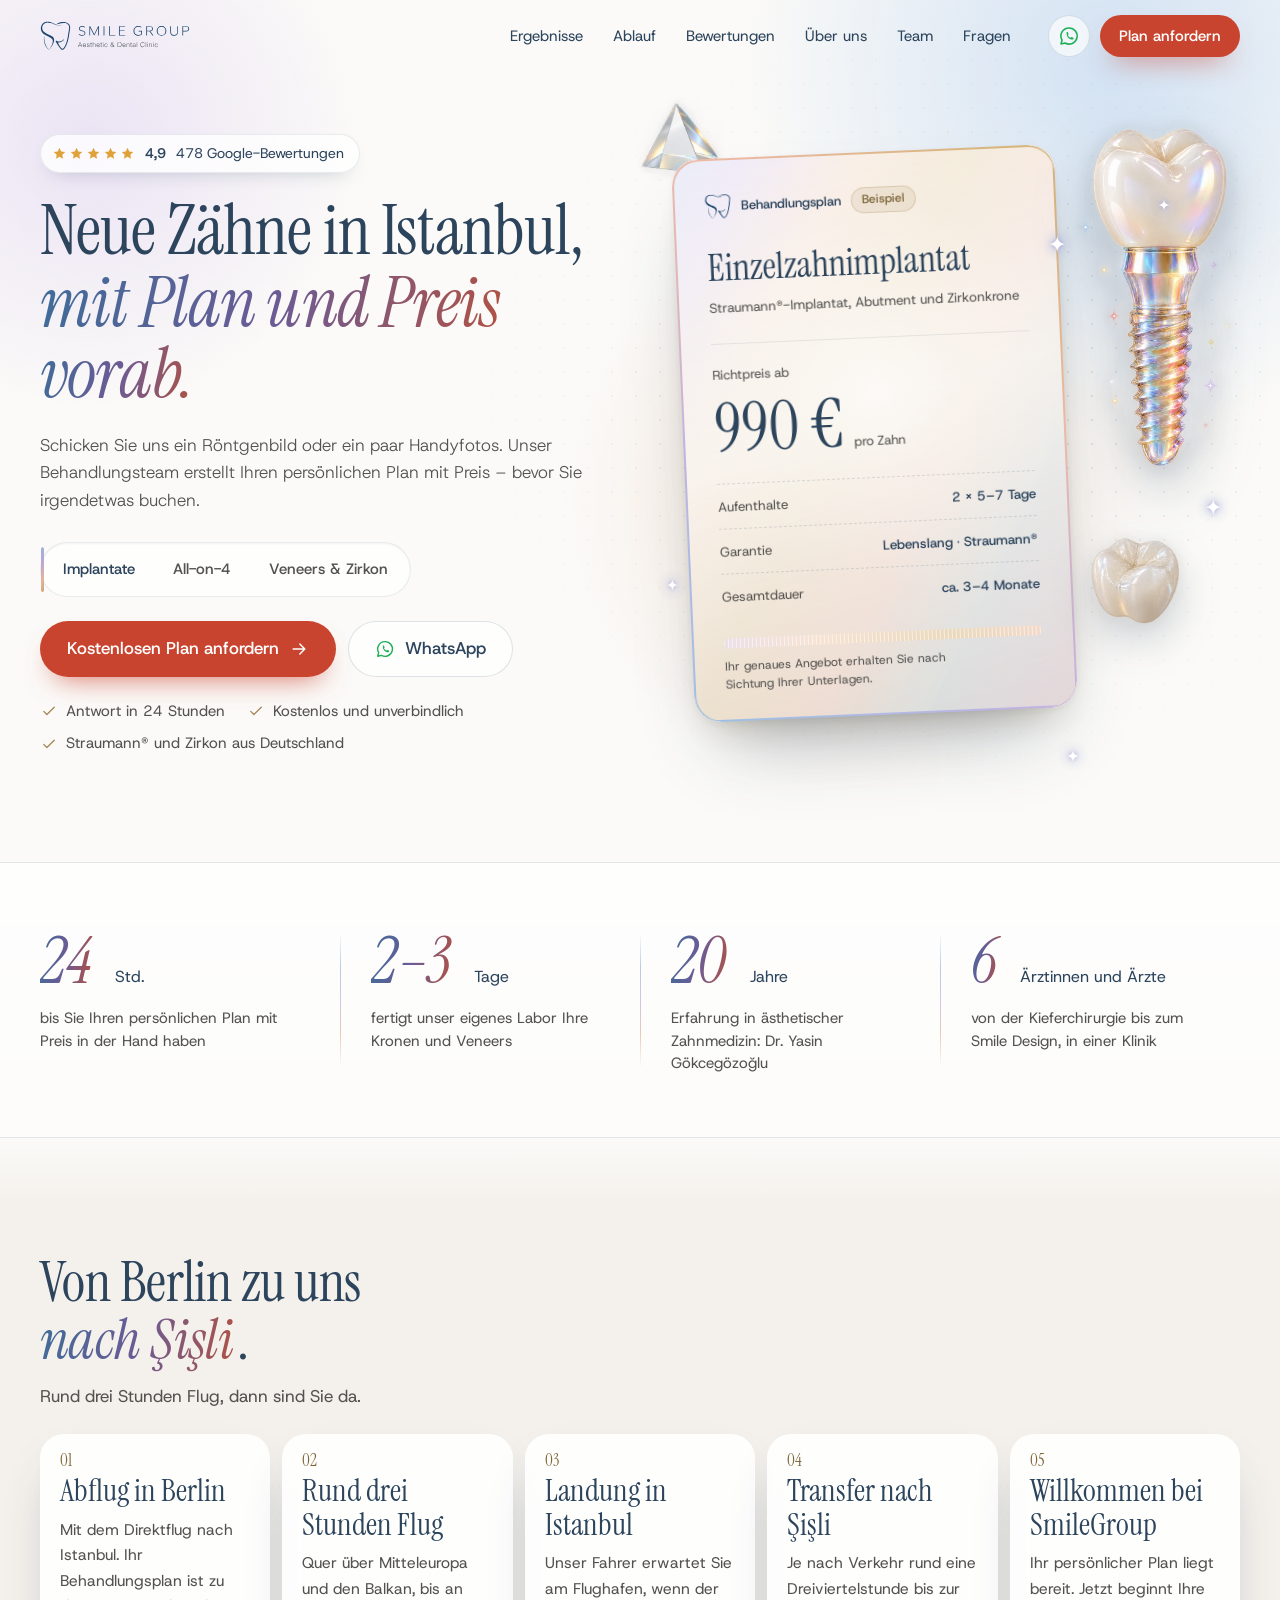
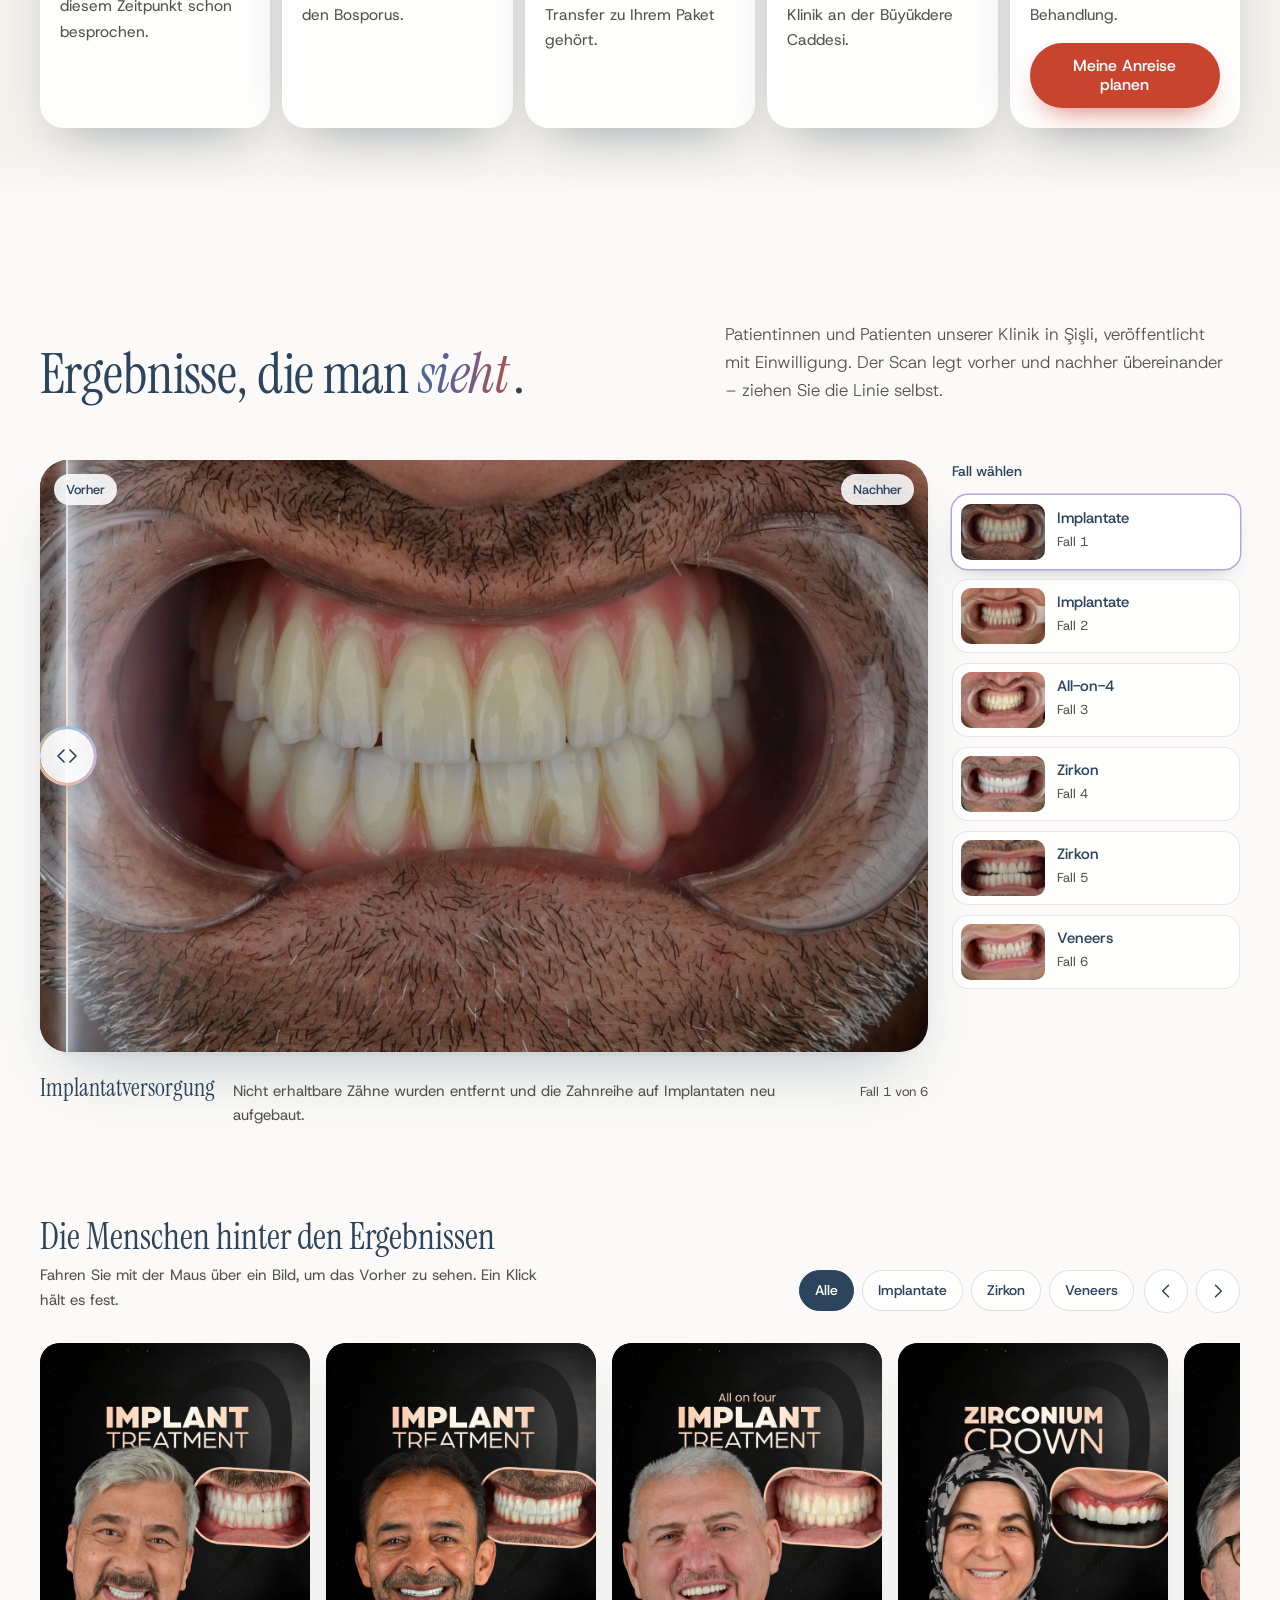
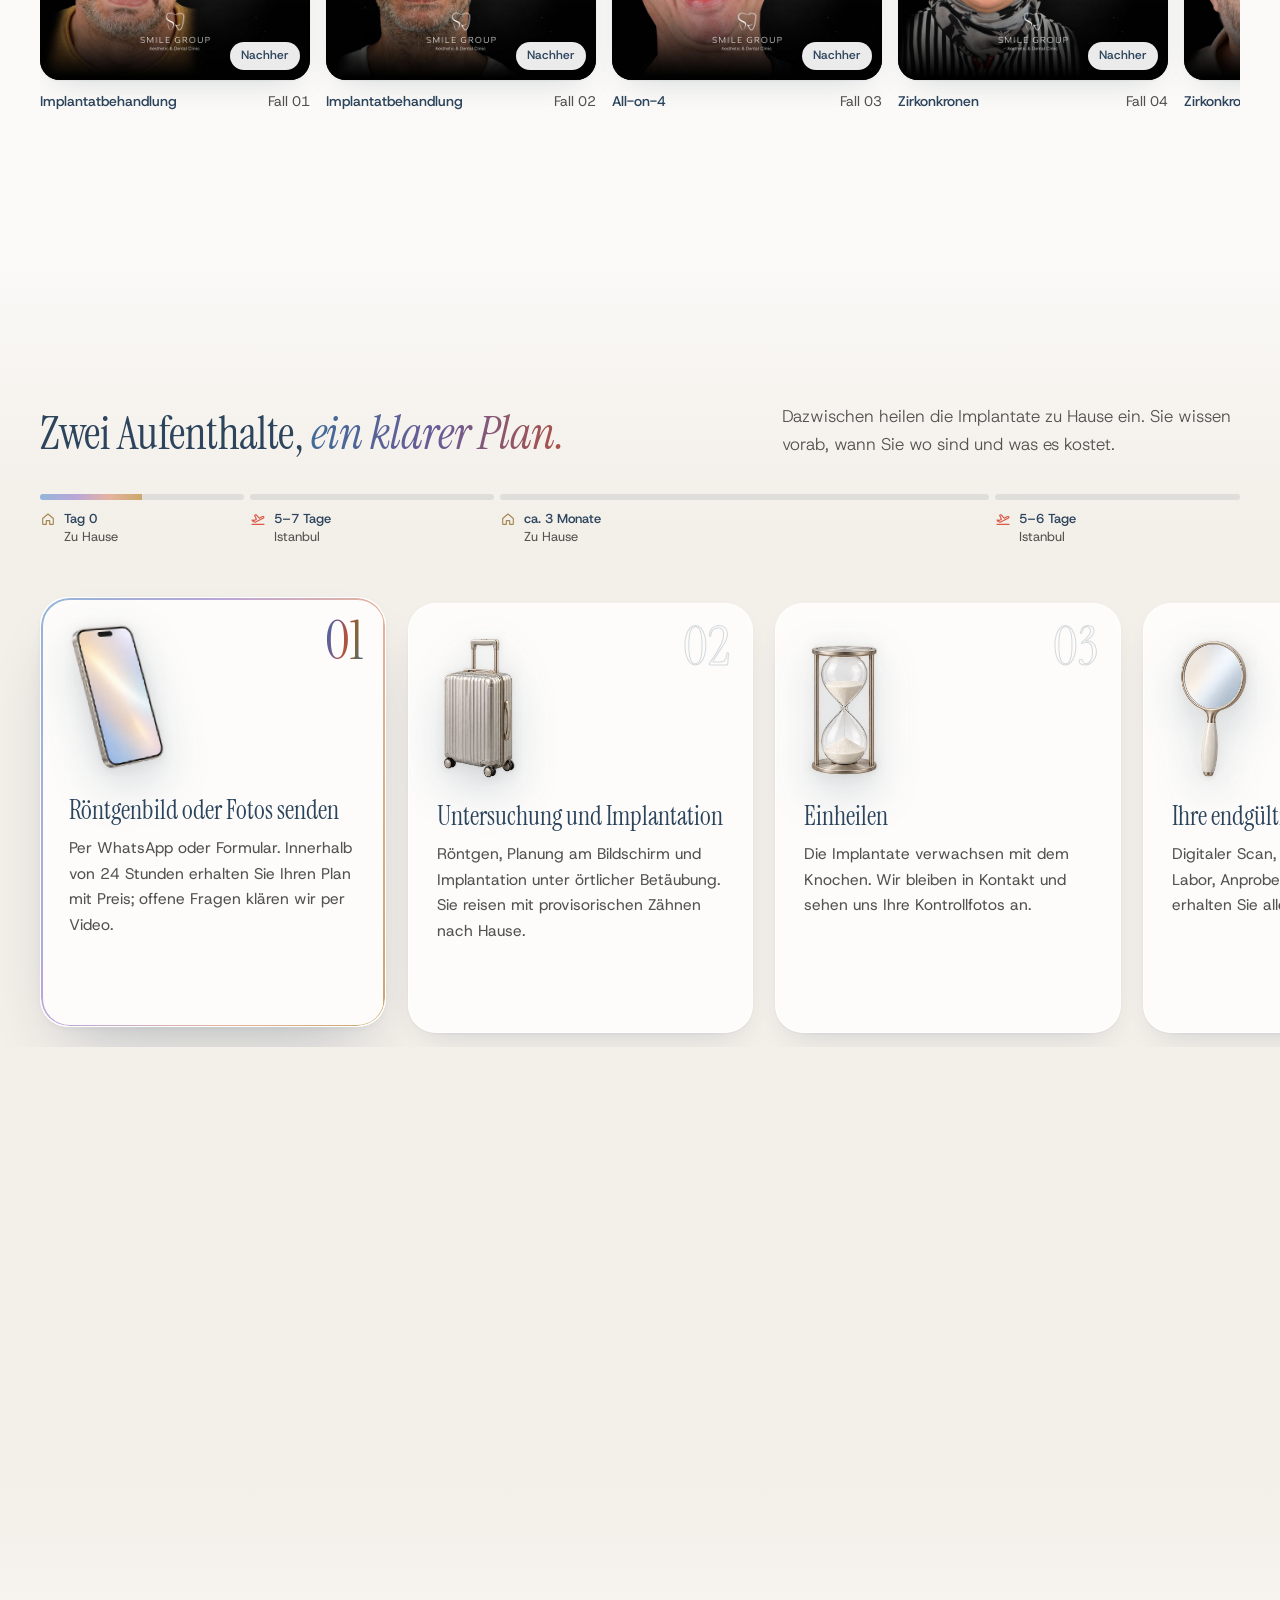
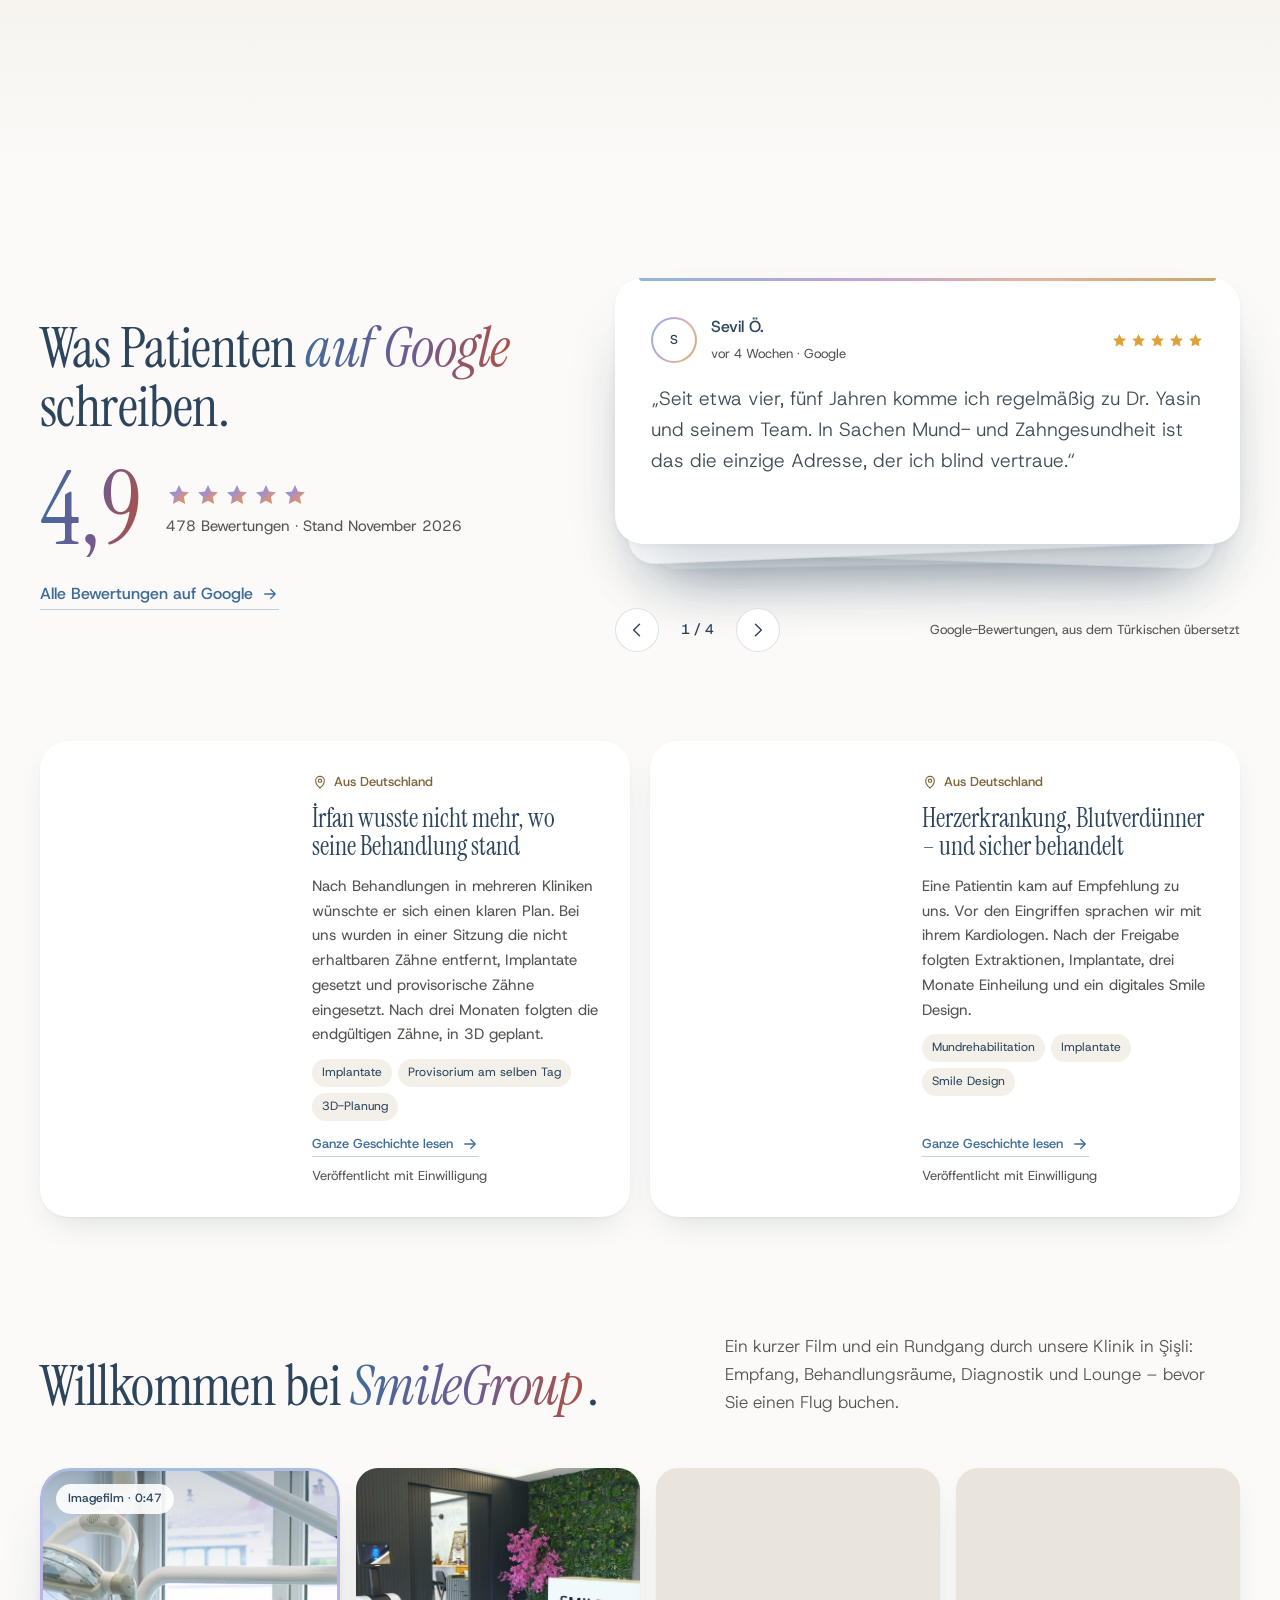
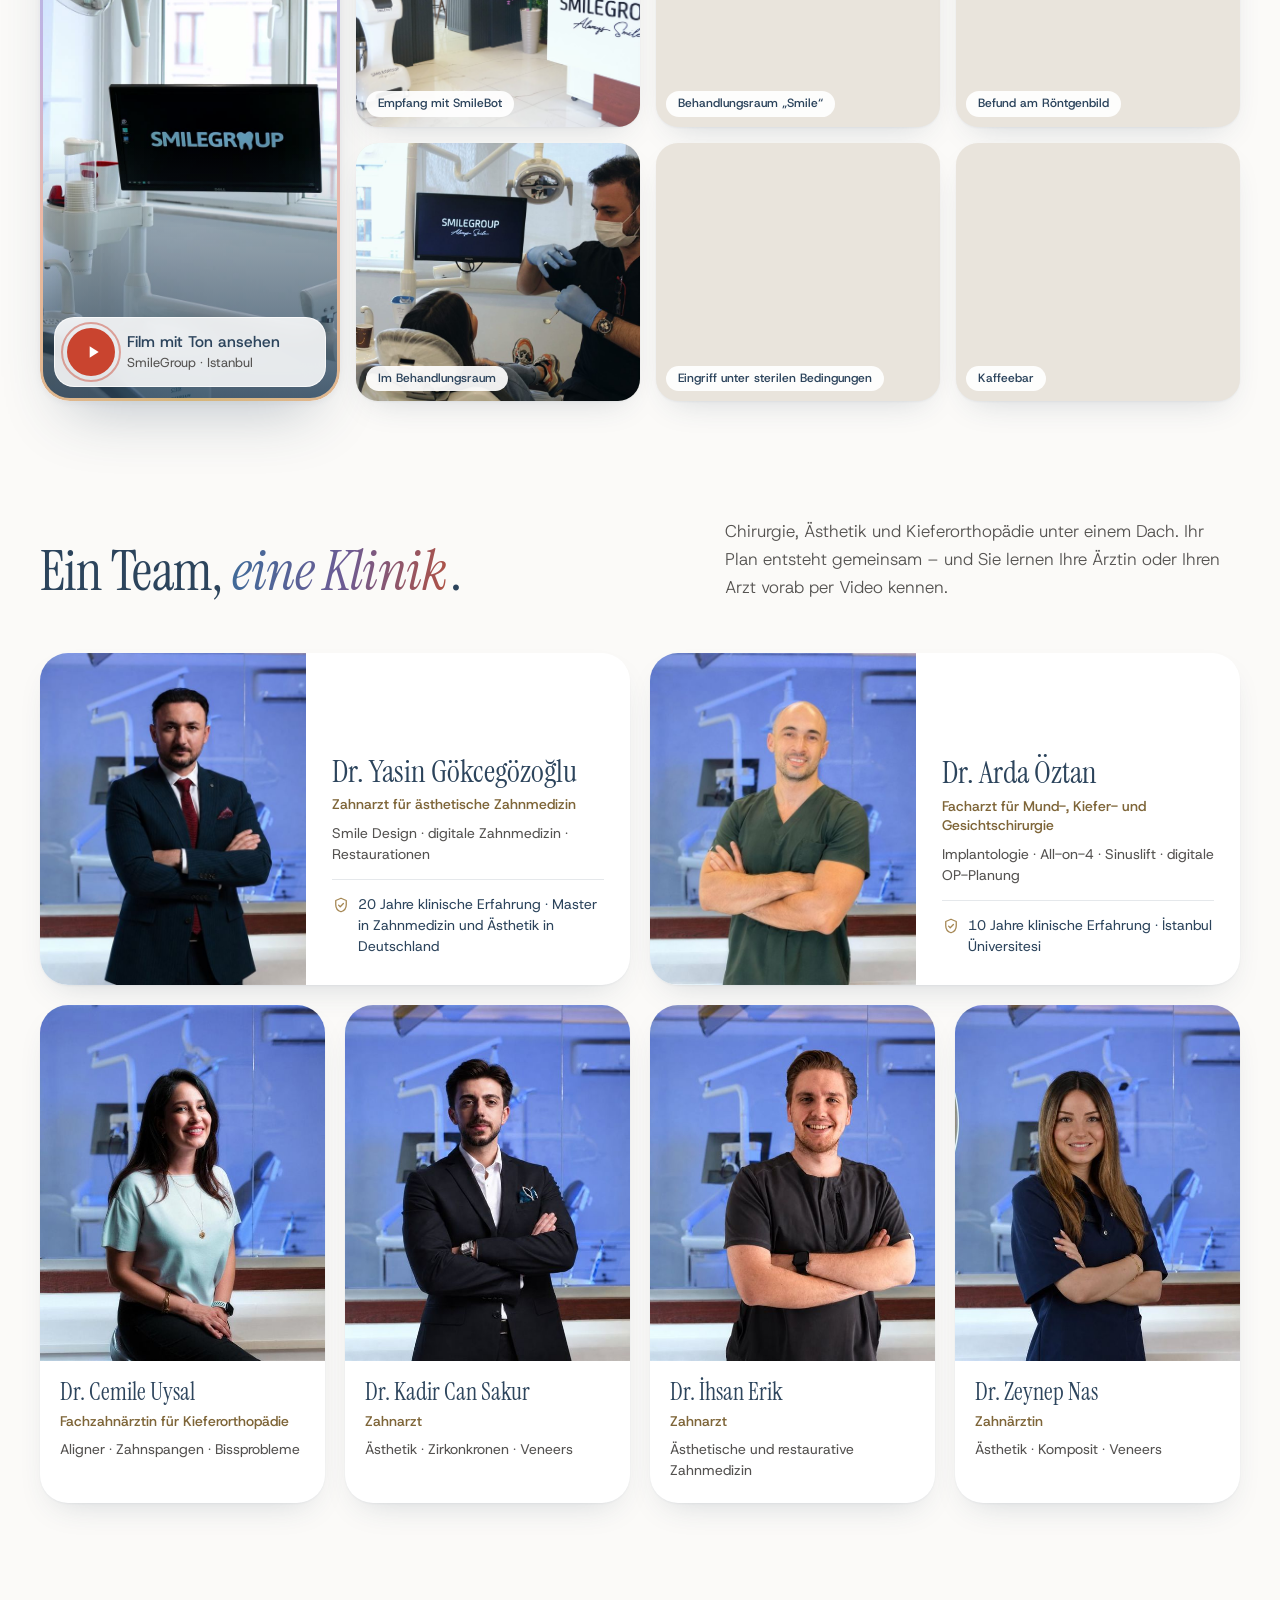
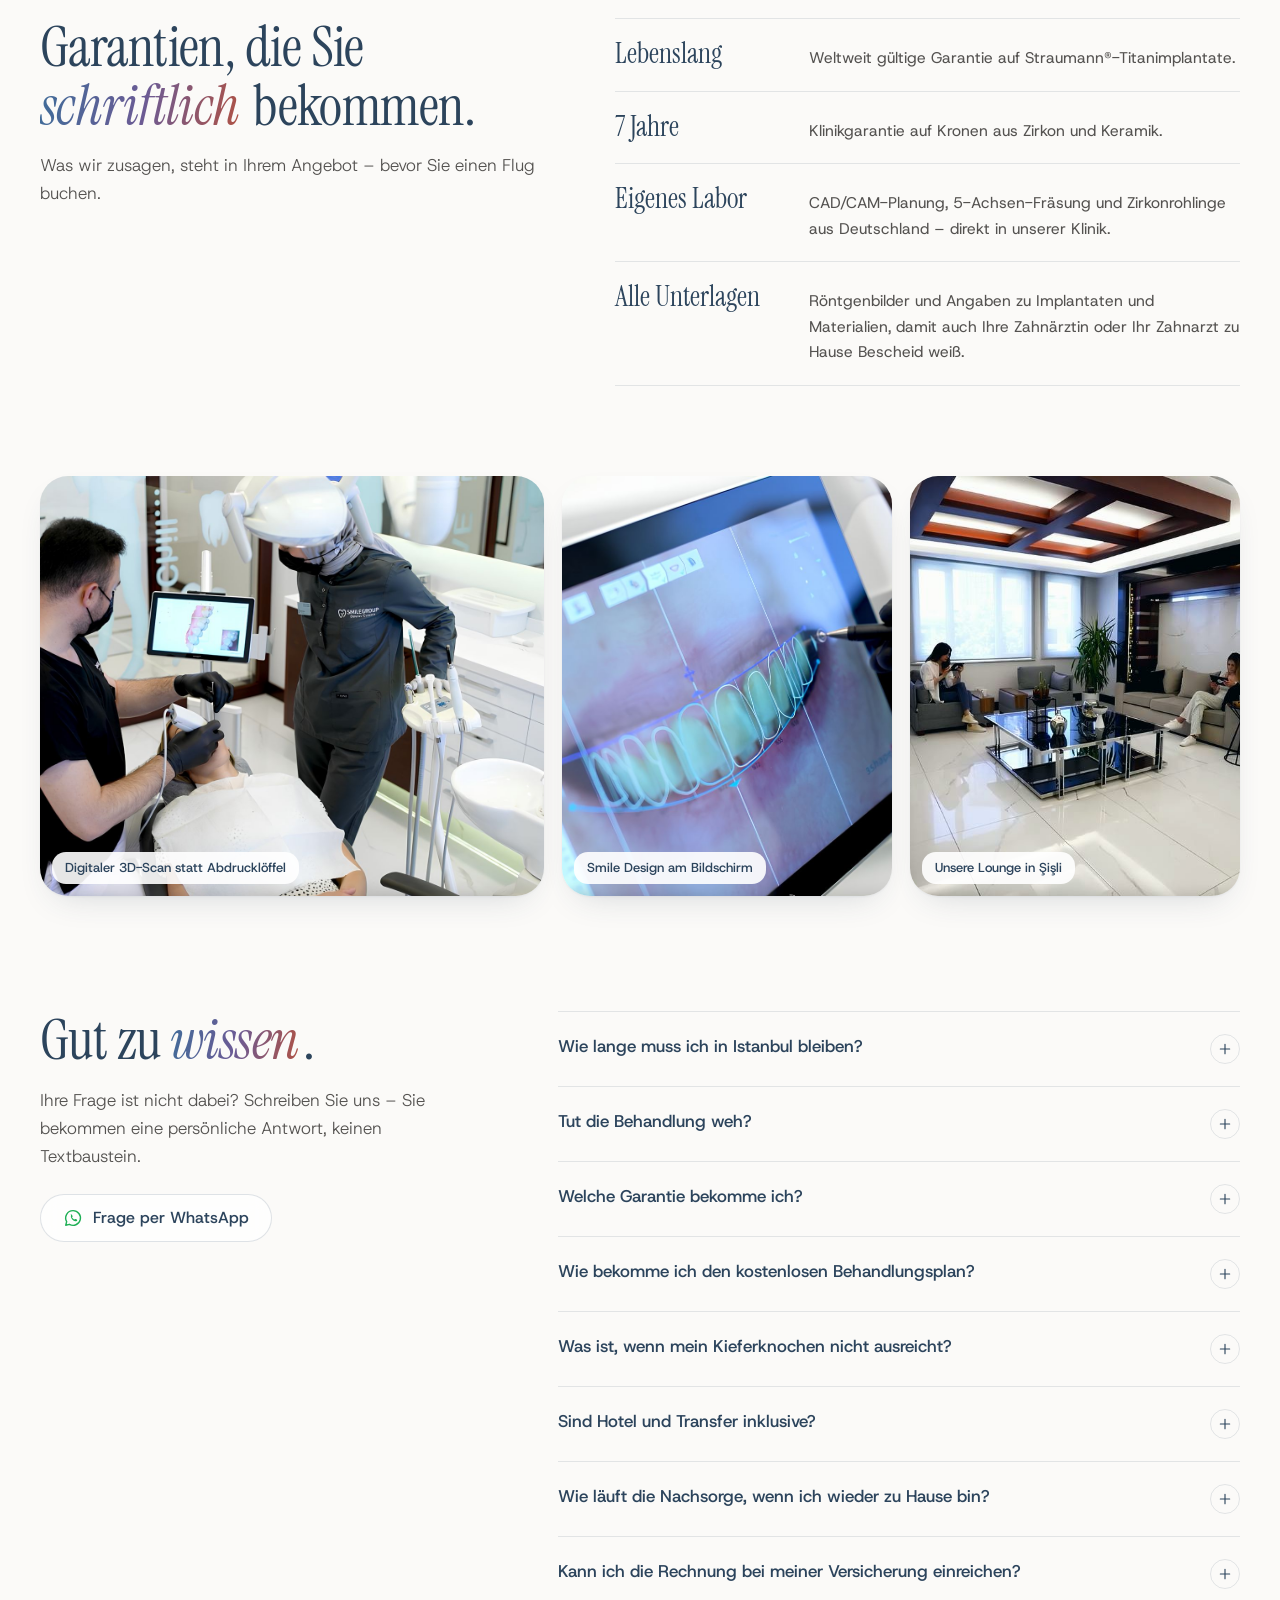
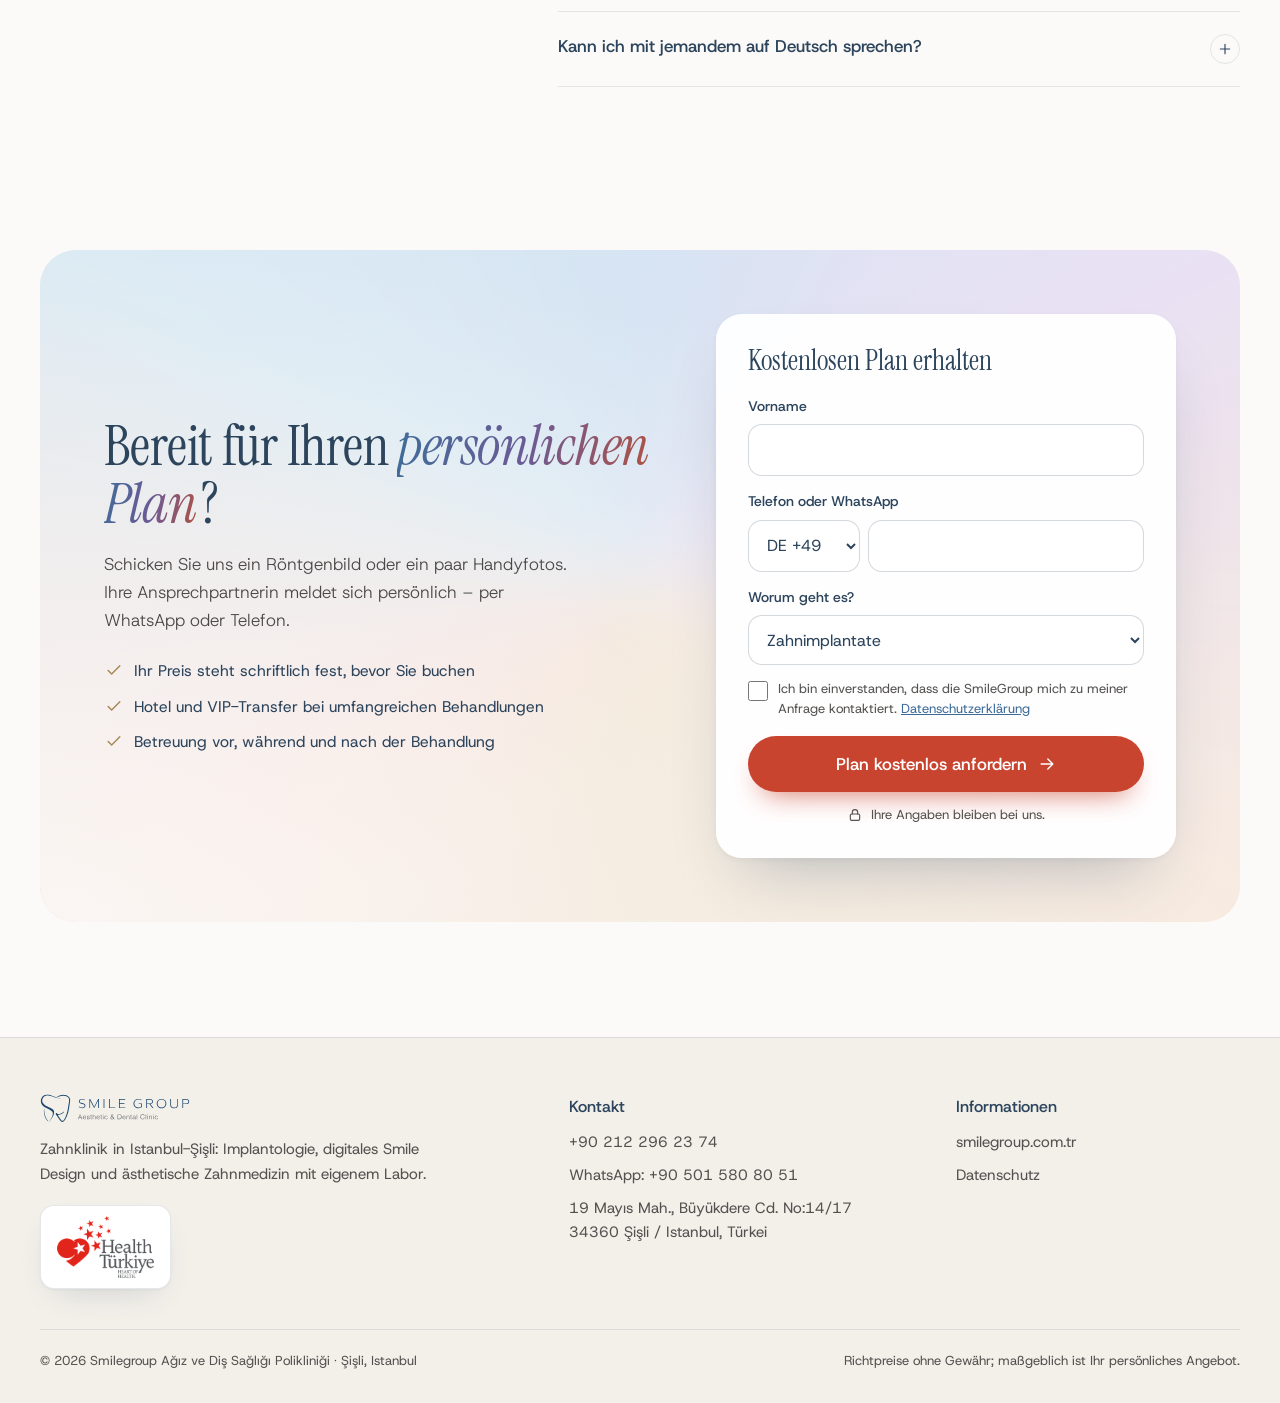
==== demo-3/index.html @ 8e289e93 "SmileGroup Almanca satış sayfası: 3 demo ve giriş sayfası Co-Authored-By: Claude Opus 5.5 <noreply@a" ====
<!doctype html>
<html lang="de">
<head>
<meta charset="utf-8">
<meta name="viewport" content="width=device-width, initial-scale=1, viewport-fit=cover">
<title>Zahnimplantate in Istanbul – Plan und Preis vorab | SmileGroup</title>
<meta name="description" content="Zahnimplantate, All-on-4, Veneers und Zirkonkronen in Istanbul-Şişli: Ihr persönlicher Plan mit Preis vorab, Straumann®-Implantate mit lebenslanger Garantie und ein eigenes Digitallabor.">
<meta name="robots" content="noindex, nofollow">
<meta name="theme-color" content="#FBFAF8">
<link rel="icon" href="../demo/assets/img/favicon.svg" type="image/svg+xml">
<link rel="preconnect" href="https://fonts.googleapis.com">
<link rel="preconnect" href="https://fonts.gstatic.com" crossorigin>
<link rel="stylesheet" href="https://fonts.googleapis.com/css2?family=Instrument+Serif:ital@0;1&family=Host+Grotesk:wght@300;400;500;600&display=swap">
<link rel="preload" as="image" href="assets/img/held-holo.webp" type="image/webp">
<script>document.documentElement.classList.add('js')</script>
<style>
/* ===== Demo 3: açık inci zemin, holografik folyo, SmileGroup kimlik renkleri ===== */
@property --wr{syntax:'<length-percentage>';inherits:true;initial-value:0%}
@property --winkel{syntax:'<angle>';inherits:false;initial-value:0deg}
:root{
  --grund:#FBFAF8;--perl:#F3F0EA;--bej:#D6D0C6;
  --navy:#2C445C;--anthr:#545250;
  --gold:#A58753;--gold-ink:#7E6538;
  --blau:#94B6D9;--blau-tint:#E9F1F9;--blau-ink:#3E6C99;
  --koralle:#DD5845;--cta:#C9442F;--cta-hover:#B03924;
  --holo:linear-gradient(115deg,#CFE0F2 0%,#E6DDF3 22%,#F6E3D4 42%,#EAD9BD 58%,#F7D9D2 76%,#D6E8F3 100%);
  --holo-kraeftig:linear-gradient(110deg,#94B6D9,#B9A6D9 35%,#E5B39F 68%,#C9A86A);
  --holo-tinte:linear-gradient(100deg,#3E6C99 0%,#6B5B95 26%,#B4513E 52%,#7E6538 76%,#3E6C99 100%);
  --linie:rgba(44,68,92,.12);
  --schatten:0 1px 2px rgba(44,68,92,.05),0 14px 34px -16px rgba(44,68,92,.22);
  --schatten-gross:0 2px 6px rgba(44,68,92,.05),0 34px 64px -28px rgba(44,68,92,.32);
  --r:18px;--r-l:28px;
  --serif:'Instrument Serif',Georgia,'Times New Roman',serif;
  /* Metin: SmileGroup kurumsal kimliğindeki Helvetica ailesine en yakın neo-grotesk */
  --sans:'Host Grotesk','Helvetica Neue',Helvetica,Arial,sans-serif;
  --ease:cubic-bezier(.22,1,.36,1);
}
*,*::before,*::after{box-sizing:border-box}
html{-webkit-text-size-adjust:100%;text-size-adjust:100%;scroll-behavior:smooth;interpolate-size:allow-keywords}
body{margin:0;background:var(--grund);color:var(--anthr);font-family:var(--sans);font-size:1rem;line-height:1.65;font-weight:400;overflow-x:clip;-webkit-font-smoothing:antialiased}
img,svg{display:block;max-width:100%}
h1,h2,h3,p,ul,ol,dl,dd,figure,blockquote{margin:0}
ul,ol{padding:0;list-style:none}
a{color:inherit;text-decoration:none}
button,input,select,textarea{font:inherit;color:inherit}
[hidden]{display:none!important}
h1,h2,h3{color:var(--navy);overflow-wrap:break-word;hyphens:auto}
:focus-visible{outline:2px solid var(--blau-ink);outline-offset:3px}
.sr{position:absolute!important;width:1px;height:1px;padding:0;margin:-1px;overflow:hidden;clip:rect(0 0 0 0);white-space:nowrap;border:0}
.wrap{width:min(100% - 32px,1200px);margin-inline:auto}
@media (min-width:768px){.wrap{width:min(100% - 64px,1200px)}}
.ico{width:20px;height:20px;flex:none;fill:none;stroke:currentColor;stroke-width:1.7;stroke-linecap:round;stroke-linejoin:round}
.ico--voll{fill:currentColor;stroke:none}
.stern-gold{color:#DFA23A}
.holo-text,h1 em,.h2 em{font-style:italic;background:var(--holo-tinte);background-size:200% 100%;-webkit-background-clip:text;background-clip:text;color:transparent;-webkit-box-decoration-break:clone;box-decoration-break:clone;padding-right:.07em}
.holo-lauf{animation:holo-fluss 11s linear infinite}
@keyframes holo-fluss{to{background-position:200% 0}}
.skip{position:absolute;left:12px;top:-80px;z-index:100;background:var(--navy);color:#fff;padding:10px 16px;border-radius:10px}
.skip:focus{top:12px}

/* Düğmeler */
.btn{position:relative;display:inline-flex;align-items:center;justify-content:center;gap:10px;min-height:48px;padding:12px 22px;border-radius:999px;border:1px solid transparent;font-family:var(--sans);font-size:1rem;font-weight:500;line-height:1.2;text-align:center;cursor:pointer;overflow:hidden;isolation:isolate;transition:transform .25s var(--ease),background-color .25s,box-shadow .25s,border-color .25s}
.btn .ico{width:20px;height:20px}
.btn--cta{background:var(--cta);color:#fff;box-shadow:0 14px 28px -14px rgba(201,68,47,.8)}
.btn--cta::after{content:"";position:absolute;inset:0;z-index:-1;background:linear-gradient(110deg,transparent 28%,rgba(255,255,255,.34) 44%,rgba(255,224,210,.42) 50%,transparent 66%);transform:translateX(-120%);transition:transform .9s var(--ease)}
.btn--cta:hover{background:var(--cta-hover);transform:translateY(-1px)}
.btn--cta:hover::after{transform:translateX(120%)}
.btn--glas{background:rgba(255,255,255,.74);border-color:rgba(44,68,92,.15);color:var(--navy);-webkit-backdrop-filter:blur(10px);backdrop-filter:blur(10px)}
.btn--glas:hover{border-color:rgba(44,68,92,.32);transform:translateY(-1px)}
.btn--gross{min-height:56px;padding:15px 26px;font-size:1.0625rem}
.btn--klein{min-height:42px;padding:9px 18px;font-size:.9375rem}
.btn--voll{width:100%}
.ico--wa{color:#1FAF55}
.textlink{display:inline-flex;align-items:center;gap:8px;font-weight:500;color:var(--blau-ink);border-bottom:1px solid rgba(62,108,153,.3);padding-bottom:2px;transition:gap .25s var(--ease),border-color .25s}
.textlink:hover{gap:12px;border-color:var(--blau-ink)}
.textlink .ico{width:18px;height:18px}

/* Üst bar */
.kopf{position:fixed;inset:0 0 auto 0;z-index:50;transition:background-color .3s,box-shadow .3s}
.kopf__innen{display:flex;align-items:center;gap:24px;min-height:72px}
.kopf__logo img{width:150px;height:auto}
.kopf__nav{display:flex;gap:4px;margin-left:auto}
.kopf__nav a{padding:8px 13px;border-radius:999px;font-size:.9375rem;color:var(--navy);transition:background-color .2s}
.kopf__nav a:hover,.kopf__nav a[aria-current="true"]{background:rgba(44,68,92,.07)}
.kopf__aktion{display:flex;align-items:center;gap:10px}
.kopf__wa{width:42px;height:42px;border-radius:50%;display:grid;place-items:center;border:1px solid rgba(44,68,92,.15);background:rgba(255,255,255,.65);transition:border-color .2s}
.kopf__wa:hover{border-color:rgba(44,68,92,.35)}
.kopf__wa .ico{width:22px;height:22px}
.kopf--fest{background:rgba(251,250,248,.84);-webkit-backdrop-filter:saturate(1.4) blur(14px);backdrop-filter:saturate(1.4) blur(14px);box-shadow:0 1px 0 rgba(44,68,92,.08)}
@media (max-width:1023px){.kopf__nav{display:none}.kopf__aktion{margin-left:auto}}
@media (max-width:480px){.kopf__innen{gap:12px;min-height:64px}.kopf__logo img{width:118px}.kopf__wa{display:none}.kopf__aktion .btn{padding:9px 15px}}

/* ===== Giriş ===== */
.held{position:relative;overflow:hidden;isolation:isolate;padding:clamp(100px,13vh,146px) 0 clamp(48px,7vw,92px)}
.held__hg{position:absolute;inset:0;z-index:-1;pointer-events:none}
.aura{position:absolute;border-radius:50%;will-change:transform}
.aura--1{width:58vmax;height:58vmax;right:-16vmax;top:-24vmax;background:radial-gradient(closest-side,rgba(207,224,242,.95),rgba(207,224,242,0));animation:aura-1 22s ease-in-out infinite alternate}
.aura--2{width:46vmax;height:46vmax;right:10vmax;top:16vmax;background:radial-gradient(closest-side,rgba(246,227,212,.9),rgba(246,227,212,0));animation:aura-2 27s ease-in-out infinite alternate}
.aura--3{width:42vmax;height:42vmax;left:-14vmax;top:-10vmax;background:radial-gradient(closest-side,rgba(230,221,243,.8),rgba(230,221,243,0));animation:aura-3 31s ease-in-out infinite alternate}
@keyframes aura-1{to{transform:translate3d(-6vmax,5vmax,0) scale(1.08)}}
@keyframes aura-2{to{transform:translate3d(5vmax,-4vmax,0) scale(.92)}}
@keyframes aura-3{to{transform:translate3d(4vmax,6vmax,0) scale(1.1)}}
.held__punkte{position:absolute;inset:0;background-image:radial-gradient(rgba(44,68,92,.14) 1px,transparent 1.6px);background-size:24px 24px;-webkit-mask-image:radial-gradient(ellipse 55% 65% at 74% 46%,#000,transparent 72%);mask-image:radial-gradient(ellipse 55% 65% at 74% 46%,#000,transparent 72%)}
.held__raster{display:grid;grid-template-columns:minmax(0,1fr) minmax(0,1.02fr);gap:clamp(28px,4vw,64px);align-items:center}
.held__text{max-width:610px}
.g-chip{display:inline-flex;align-items:center;flex-wrap:wrap;gap:6px 10px;padding:7px 15px 7px 11px;border-radius:999px;background:rgba(255,255,255,.78);border:1px solid rgba(44,68,92,.1);font-size:.875rem;color:var(--navy);box-shadow:0 8px 20px -12px rgba(44,68,92,.35);transition:transform .25s var(--ease)}
.g-chip:hover{transform:translateY(-1px)}
.g-chip__sterne{display:flex;gap:2px}
.g-chip__sterne .ico{width:15px;height:15px}
.g-chip b{font-weight:600}
.held h1{font-family:var(--serif);font-weight:400;font-size:clamp(2.75rem,5.5vw,5rem);line-height:1.02;letter-spacing:-.012em;margin-top:22px}
.held__lead{margin-top:22px;font-size:clamp(1.0625rem,1.3vw,1.1875rem);font-weight:300;line-height:1.6;max-width:52ch}
.reiter{position:relative;display:inline-flex;gap:2px;margin-top:28px;padding:4px;border-radius:999px;background:rgba(255,255,255,.72);border:1px solid rgba(44,68,92,.1);box-shadow:inset 0 1px 2px rgba(44,68,92,.05)}
.reiter__gleiter{position:absolute;top:4px;bottom:4px;left:0;width:var(--gw,0px);transform:translateX(var(--gx,0px));border-radius:999px;background:#fff;box-shadow:0 6px 16px -8px rgba(44,68,92,.4);transition:transform .5s var(--ease),width .5s var(--ease)}
.reiter__gleiter::before{content:"";position:absolute;inset:0;border-radius:inherit;padding:1.5px;background:var(--holo-kraeftig);-webkit-mask:linear-gradient(#000 0 0) content-box,linear-gradient(#000 0 0);-webkit-mask-composite:xor;mask:linear-gradient(#000 0 0) content-box exclude,linear-gradient(#000 0 0)}
.reiter__knopf{position:relative;z-index:1;flex:none;padding:10px 18px;border:0;border-radius:999px;background:none;font-size:.9375rem;font-weight:500;color:var(--anthr);cursor:pointer;transition:color .3s}
.reiter__knopf[aria-selected="true"]{color:var(--navy)}
.held__cta{display:flex;flex-wrap:wrap;gap:12px;margin-top:24px}
.held__fakten{display:flex;flex-wrap:wrap;gap:8px 22px;margin-top:22px;font-size:.9375rem}
.held__fakten li{display:flex;align-items:center;gap:8px}
.held__fakten .ico{width:18px;height:18px;color:var(--gold)}
@media (max-width:899px){
  .held__raster{grid-template-columns:1fr}
  .held__text{max-width:none}
}
@media (max-width:599px){
  .reiter{display:flex;flex-wrap:wrap;gap:8px;padding:0;background:none;border:0;box-shadow:none}
  .reiter__gleiter{display:none}
  .reiter__knopf{padding:9px 15px;border:1px solid rgba(44,68,92,.16);background:rgba(255,255,255,.72);font-size:.875rem}
  .reiter__knopf[aria-selected="true"]{background:#fff;border-color:transparent;box-shadow:0 0 0 1.5px #B9A6D9,0 8px 18px -10px rgba(44,68,92,.45)}
  .held__cta .btn{flex:1 1 100%}
}

/* Sahne: holografik plan kartı + 3B objeler */
.buehne{position:relative;width:100%;max-width:600px;margin-inline:auto;padding:6% 0 10%;container-type:inline-size;perspective:1600px;--px:0;--py:0;--sy:0}
.karte-kipp{position:relative;z-index:2;width:66%;margin-left:4%;transform-style:preserve-3d;transform:rotateX(calc(var(--py) * -9deg + var(--sy) * 18deg)) rotateY(calc(var(--px) * 13deg)) rotateZ(-2.5deg);will-change:transform}
.karte{position:relative;border-radius:clamp(20px,4.6cqw,30px);background:linear-gradient(155deg,#FFFFFF 0%,#F9F6F1 50%,#EFE9E0 100%);box-shadow:0 1px 0 rgba(255,255,255,.9) inset,0 2px 6px rgba(44,68,92,.06),0 44px 74px -32px rgba(44,68,92,.42),0 20px 34px -20px rgba(165,135,83,.4);overflow:hidden;backface-visibility:hidden}
.karte.dreht{animation:karte-dreh .52s both}
@keyframes karte-dreh{0%{transform:rotateY(0deg);animation-timing-function:cubic-bezier(.5,0,.9,.45)}49.99%{transform:rotateY(90deg)}50%{transform:rotateY(-90deg);animation-timing-function:cubic-bezier(.1,.55,.4,1)}100%{transform:rotateY(0deg)}}
.karte__folie{position:absolute;inset:0;pointer-events:none;opacity:.62;mix-blend-mode:multiply;background:repeating-linear-gradient(118deg,#D6E4F4 0%,#E8DFF4 6%,#F7E5D8 12%,#EEDFC4 18%,#F7DCD6 24%,#D9E8F5 30%);background-size:280% 280%;background-position:calc(50% + var(--px) * 40%) calc(50% + var(--py) * 40%);-webkit-mask-image:linear-gradient(165deg,#000 0%,rgba(0,0,0,.28) 46%,#000 100%);mask-image:linear-gradient(165deg,#000 0%,rgba(0,0,0,.28) 46%,#000 100%)}
.karte__glanz{position:absolute;inset:0;pointer-events:none;opacity:.7;background:radial-gradient(circle at calc(50% + var(--px) * 55%) calc(42% + var(--py) * 55%),rgba(255,255,255,.9) 0%,rgba(255,255,255,.35) 22%,rgba(255,255,255,0) 52%)}
.karte::after{content:"";position:absolute;inset:-30%;pointer-events:none;background:linear-gradient(105deg,transparent 42%,rgba(255,255,255,.7) 48%,rgba(226,214,246,.5) 51%,transparent 58%);transform:translateX(-75%);animation:glanz-lauf 8s var(--ease) 1.4s infinite}
@keyframes glanz-lauf{0%{transform:translateX(-75%)}28%,100%{transform:translateX(75%)}}
.karte__kante{position:absolute;inset:0;border-radius:inherit;padding:1.5px;pointer-events:none;background:conic-gradient(from calc(var(--px) * 90deg + 210deg),#9FC0E2,#C3B2E2,#EDB9A5,#D5B57A,#EDB9A5,#C3B2E2,#9FC0E2);-webkit-mask:linear-gradient(#000 0 0) content-box,linear-gradient(#000 0 0);-webkit-mask-composite:xor;mask:linear-gradient(#000 0 0) content-box exclude,linear-gradient(#000 0 0)}
.karte__inhalt{position:relative;z-index:1;padding:clamp(20px,6cqw,38px) clamp(20px,5.6cqw,36px) clamp(18px,4.8cqw,30px)}
.karte__kopf{display:flex;flex-wrap:wrap;align-items:center;gap:8px 10px;font-size:.8125rem;font-weight:500;color:var(--navy)}
.karte__kopf img{width:26px;height:26px}
.karte__muster{padding:2px 10px;border-radius:999px;font-size:.75rem;font-weight:500;color:var(--gold-ink);background:rgba(165,135,83,.12);border:1px solid rgba(165,135,83,.28)}
.karte__beh{margin-top:clamp(16px,5cqw,30px);font-family:var(--serif);font-size:clamp(1.375rem,6.3cqw,2.4rem);line-height:1.1;color:var(--navy);overflow-wrap:break-word;hyphens:auto}
.karte__detail{margin-top:10px;font-size:clamp(.8125rem,2.3cqw,.9375rem);line-height:1.45}
.karte__preis{display:flex;flex-wrap:wrap;align-items:baseline;gap:8px 10px;margin-top:clamp(14px,4.4cqw,26px);padding-top:clamp(12px,3.6cqw,20px);border-top:1px solid rgba(44,68,92,.1)}
.karte__preis small{font-size:.8125rem}
.karte__preis small:first-child{flex-basis:100%}
.karte__preis b{font-family:var(--serif);font-weight:400;font-size:clamp(2.6rem,11.5cqw,4.3rem);line-height:1.08;color:var(--navy);font-variant-numeric:tabular-nums}
.karte__reihen{margin-top:clamp(10px,3.4cqw,18px)}
.karte__reihen div{display:flex;flex-wrap:wrap;justify-content:space-between;gap:2px 12px;padding:clamp(8px,2.2cqw,11px) 0;border-top:1px dashed rgba(44,68,92,.16);font-size:clamp(.8125rem,2.3cqw,.9375rem)}
.karte__reihen dd{color:var(--navy);font-weight:500;text-align:right}
.karte__fuss{margin-top:clamp(12px,3.6cqw,20px)}
.karte__streifen{height:10px;border-radius:6px;background:repeating-linear-gradient(90deg,rgba(255,255,255,.55) 0 1px,transparent 1px 4px),linear-gradient(90deg,#CFE0F2,#E6DDF3,#F6E3D4,#EAD9BD,#F7D9D2,#D6E8F3);background-size:auto,220% 100%;background-position:0 0,calc(50% + var(--px) * 60%) 0}
.karte__hinweis{margin-top:10px;font-size:.75rem;line-height:1.45;max-width:30ch}
.objekt{position:absolute;pointer-events:none;transition:opacity .7s var(--ease),transform .9s var(--ease),left .9s var(--ease),top .9s var(--ease),width .9s var(--ease)}
.objekt__par{transform:translate3d(calc(var(--px) * var(--t,1) * -22px),calc(var(--py) * var(--t,1) * -16px),0)}
.objekt__bild{width:100%;height:auto;animation:schweben var(--dauer,7s) ease-in-out var(--verz,0s) infinite}
@keyframes schweben{0%,100%{transform:translateY(0) rotate(0deg)}50%{transform:translateY(-3.5%) rotate(1.4deg)}}
.objekt--implantat{right:-1%;top:-1%;width:31%;z-index:3;--t:1.3}
.objekt--implantat .objekt__bild{filter:drop-shadow(0 26px 30px rgba(44,68,92,.24)) drop-shadow(0 6px 10px rgba(44,68,92,.12))}
.objekt--krone{left:73%;top:63%;width:18%;z-index:4;--t:1.8;--dauer:6s;--verz:-2s}
.objekt--krone .objekt__bild{filter:drop-shadow(0 18px 20px rgba(44,68,92,.22))}
.objekt--prisma{left:-4%;top:-3%;width:15%;z-index:1;--t:.6;--dauer:9s;--verz:-4s}
.buehne[data-objekt="krone"] .objekt--implantat{opacity:0;transform:translate(16%,10%) scale(.84) rotate(9deg)}
.buehne[data-objekt="krone"] .objekt--krone{left:62%;top:15%;width:39%;z-index:3;--t:1.3}
.funke{position:absolute;z-index:5;width:3.2%;min-width:12px;fill:#fff;filter:drop-shadow(0 0 6px rgba(148,182,217,.95)) drop-shadow(0 0 2px rgba(185,166,217,.9));animation:funkeln 3.6s ease-in-out infinite;pointer-events:none}
.funke--1{right:30%;top:8%}.funke--2{right:3%;top:48%;animation-delay:-1.2s}.funke--3{left:70%;top:86%;animation-delay:-2.1s;width:2.4%}.funke--4{left:1%;top:60%;animation-delay:-.6s;width:2.2%}.funke--5{right:12%;top:2%;animation-delay:-2.8s;width:2%}
@keyframes funkeln{0%,100%{opacity:.15;transform:scale(.55) rotate(0deg)}45%{opacity:1;transform:scale(1) rotate(20deg)}}
@container (max-width:519px){
  .karte-kipp{width:84%;margin-left:0}
  .objekt--implantat{right:-5%;top:-6%;width:26%}
  .objekt--krone,.objekt--prisma{display:none}
  .buehne[data-objekt="krone"] .objekt--krone{display:block;left:auto;right:-6%;top:-4%;width:33%}
  .karte__beh{font-size:clamp(1.375rem,6.6cqw,2rem)}
  .funke--3,.funke--4{display:none}
}

/* ===== Rakamlar şeridi ===== */
.zahlen{position:relative;padding-block:clamp(34px,5vw,56px);border-block:1px solid var(--linie);background:linear-gradient(180deg,rgba(255,255,255,.75),rgba(255,255,255,.4))}
.zahlen__raster{display:grid;grid-template-columns:repeat(4,minmax(0,1fr))}
.zahl{position:relative;padding:6px clamp(16px,2.4vw,34px)}
.zahl:first-child{padding-left:0}
.zahl+.zahl::before{content:"";position:absolute;left:0;top:8%;bottom:8%;width:1px;background:linear-gradient(180deg,transparent,#B9CDE6,#D2C3EA,#EFC7B5,transparent)}
.zahl__wert{display:flex;align-items:baseline;flex-wrap:wrap;gap:.3em .3em;font-family:var(--serif);font-size:clamp(2.75rem,5vw,4.1rem);line-height:1.12}
.zahl__wert b{font-weight:400}
.zahl__wert span{font-family:var(--sans);font-size:1rem;color:var(--navy)}
.zahl__text{margin-top:10px;font-size:.9375rem;line-height:1.5;max-width:26ch}
@media (max-width:899px){
  .zahlen__raster{grid-template-columns:repeat(2,minmax(0,1fr));row-gap:30px}
  .zahl:nth-child(3){padding-left:0}
  .zahl:nth-child(3)::before{display:none}
}

/* ===== Ortak bölüm ===== */
.abschnitt{padding-block:clamp(72px,9vw,128px)}
.h2{font-family:var(--serif);font-weight:400;font-size:clamp(2.25rem,4.4vw,3.75rem);line-height:1.04;letter-spacing:-.01em}
.kopfzeile{display:grid;grid-template-columns:minmax(0,1.1fr) minmax(0,.9fr);gap:18px 56px;align-items:end}
.kopfzeile p{font-size:1.0625rem;font-weight:300;max-width:46ch}
@media (max-width:899px){.kopfzeile{grid-template-columns:1fr}}

/* ===== Önce-sonra: tarama ===== */
.scan-raster{display:grid;grid-template-columns:minmax(0,1fr) 288px;gap:24px;align-items:start;margin-top:clamp(36px,5vw,56px)}
.scan__buehne{position:relative;aspect-ratio:3/2;border-radius:var(--r-l);overflow:hidden;background:#E9E4DC;box-shadow:var(--schatten-gross);--pos:50%;user-select:none;-webkit-user-select:none;isolation:isolate}
.scan__buehne img{position:absolute;inset:0;width:100%;height:100%;object-fit:cover}
.scan__vor{position:absolute;inset:0;z-index:1;clip-path:inset(0 calc(100% - var(--pos)) 0 0)}
.scan__strahl{position:absolute;top:0;bottom:0;left:var(--pos);z-index:2;width:16%;pointer-events:none;background:linear-gradient(90deg,rgba(214,228,244,.6),rgba(232,223,246,.3) 45%,transparent);mix-blend-mode:screen;opacity:.75}
.scan__gitter{position:absolute;top:0;bottom:0;left:var(--pos);z-index:2;width:26%;pointer-events:none;background-image:linear-gradient(rgba(255,255,255,.6) 1px,transparent 1px),linear-gradient(90deg,rgba(255,255,255,.6) 1px,transparent 1px);background-size:18px 18px;-webkit-mask-image:linear-gradient(90deg,#000,transparent);mask-image:linear-gradient(90deg,#000,transparent);opacity:0;transition:opacity .4s}
.scan__buehne.scannt .scan__gitter{opacity:.9}
.scan__linie{position:absolute;top:0;bottom:0;left:var(--pos);z-index:3;width:2px;margin-left:-1px;pointer-events:none;background:linear-gradient(180deg,#CFE0F2,#E6DDF3,#F6E3D4,#EAD9BD,#F7D9D2,#D6E8F3);box-shadow:0 0 12px 2px rgba(255,255,255,.85),0 0 30px 6px rgba(148,182,217,.55)}
.scan__griff{position:absolute;top:50%;left:50%;width:54px;height:54px;transform:translate(-50%,-50%);border-radius:50%;display:grid;place-items:center;background:rgba(255,255,255,.9);color:var(--navy);box-shadow:0 10px 26px rgba(44,68,92,.28)}
.scan__griff::before{content:"";position:absolute;inset:-3px;border-radius:50%;padding:3px;background:conic-gradient(from var(--winkel),#9FC0E2,#C3B2E2,#EDB9A5,#D5B57A,#9FC0E2);-webkit-mask:linear-gradient(#000 0 0) content-box,linear-gradient(#000 0 0);-webkit-mask-composite:xor;mask:linear-gradient(#000 0 0) content-box exclude,linear-gradient(#000 0 0);animation:winkel-dreh 5s linear infinite}
@keyframes winkel-dreh{to{--winkel:360deg}}
.scan__griff .ico{width:24px;height:24px}
.scan__etikett{position:absolute;top:14px;z-index:4;padding:5px 12px;border-radius:999px;background:rgba(255,255,255,.88);font-size:.8125rem;font-weight:500;color:var(--navy)}
.scan__etikett--vor{left:14px}.scan__etikett--nach{right:14px}
.scan__regler{position:absolute;inset:0;z-index:5;width:100%;height:100%;margin:0;opacity:0;cursor:ew-resize;touch-action:pan-y}
.scan__buehne::after{content:"";position:absolute;inset:0;z-index:6;background:var(--holo);opacity:0;pointer-events:none;transition:opacity .28s}
.scan__buehne.wechselt::after{opacity:.92}
.scan__info{display:flex;flex-wrap:wrap;align-items:baseline;justify-content:space-between;gap:6px 18px;margin-top:16px}
.scan__info b{font-family:var(--serif);font-weight:400;font-size:1.5rem;color:var(--navy)}
.scan__info p{font-size:.9375rem;flex:1 1 280px}
.scan__info small{font-size:.8125rem}
.faelle{display:grid;gap:10px}
.faelle__titel{font-size:.875rem;font-weight:500;color:var(--navy);margin-bottom:2px}
.fall{display:grid;grid-template-columns:84px minmax(0,1fr);align-items:center;gap:12px;width:100%;padding:8px;border-radius:16px;border:1px solid rgba(44,68,92,.12);background:rgba(255,255,255,.7);text-align:left;cursor:pointer;transition:border-color .25s,background-color .25s,transform .25s var(--ease)}
.fall:hover{transform:translateX(3px);border-color:rgba(44,68,92,.28)}
.fall img{width:84px;height:56px;border-radius:10px;object-fit:cover}
.fall b{display:block;font-weight:500;color:var(--navy);font-size:.9375rem;line-height:1.3}
.fall small{font-size:.8125rem}
.fall[aria-selected="true"]{background:#fff;border-color:transparent;box-shadow:0 0 0 1.5px #B9A6D9,0 10px 22px -14px rgba(44,68,92,.5)}
@media (max-width:1023px){
  .scan-raster{grid-template-columns:1fr}
  .faelle{grid-auto-flow:column;grid-auto-columns:minmax(200px,1fr);overflow-x:auto;padding:4px 2px 10px;scroll-snap-type:x mandatory}
  .faelle__titel{display:none}
  .fall{scroll-snap-align:start}
}
@media (max-width:599px){.scan__griff{width:46px;height:46px}.scan__etikett{top:10px}.scan__etikett--vor{left:10px}.scan__etikett--nach{right:10px}}

/* Poster galerisi */
.galerie{margin-top:clamp(56px,7vw,96px)}
.galerie__kopf{display:flex;flex-wrap:wrap;align-items:flex-end;justify-content:space-between;gap:16px 24px}
.galerie__kopf h3{font-family:var(--serif);font-weight:400;font-size:clamp(1.75rem,2.8vw,2.3rem);line-height:1.1}
.galerie__kopf p{font-size:.9375rem;margin-top:6px;max-width:50ch}
.galerie__steuer{display:flex;flex-wrap:wrap;align-items:center;gap:10px}
.chips{display:flex;flex-wrap:wrap;gap:8px}
.chip{padding:8px 15px;border-radius:999px;border:1px solid rgba(44,68,92,.16);background:rgba(255,255,255,.72);font-size:.875rem;font-weight:500;color:var(--navy);cursor:pointer;transition:background-color .2s,border-color .2s,color .2s}
.chip:hover{border-color:rgba(44,68,92,.32)}
.chip[aria-pressed="true"]{background:var(--navy);border-color:var(--navy);color:#fff}
.rund{width:44px;height:44px;flex:none;border-radius:50%;display:grid;place-items:center;border:1px solid rgba(44,68,92,.16);background:#fff;color:var(--navy);cursor:pointer;transition:transform .2s var(--ease),border-color .2s}
.rund:hover{border-color:rgba(44,68,92,.36);transform:translateY(-1px)}
.galerie__pfeile{display:flex;gap:8px}
.galerie__spur{display:grid;grid-auto-flow:column;grid-auto-columns:clamp(218px,22vw,270px);gap:16px;overflow-x:auto;scroll-snap-type:x mandatory;margin-top:24px;padding:6px 2px 18px;scrollbar-width:thin;scrollbar-color:rgba(44,68,92,.25) transparent;overscroll-behavior-x:contain}
.poster{scroll-snap-align:start}
.poster__bild{position:relative;display:block;width:100%;aspect-ratio:4/5;padding:0;border:0;border-radius:20px;overflow:hidden;background:#1C1C1E;cursor:pointer;--wx:50%;--wy:50%;box-shadow:var(--schatten);transition:--wr .65s var(--ease),transform .4s var(--ease),box-shadow .4s}
.poster__bild:hover{transform:translateY(-3px);box-shadow:var(--schatten-gross)}
.poster__bild img{position:absolute;inset:0;width:100%;height:100%;object-fit:cover}
.poster__vor{clip-path:circle(var(--wr) at var(--wx) var(--wy))}
.poster__bild.zeigt,.poster__bild[aria-pressed="true"]{--wr:150%}
.poster__ring{position:absolute;inset:0;z-index:2;pointer-events:none;border-radius:inherit;box-shadow:inset 0 0 0 2px transparent;transition:box-shadow .4s}
.poster__bild.zeigt .poster__ring,.poster__bild[aria-pressed="true"] .poster__ring{box-shadow:inset 0 0 0 2px #C3B2E2}
.poster__chip{position:absolute;right:10px;bottom:10px;z-index:3;padding:4px 11px;border-radius:999px;font-size:.75rem;font-weight:500;color:var(--navy);background:rgba(255,255,255,.92);transition:opacity .3s}
.poster__chip--vor{opacity:0;background:#F3EEF9}
.poster__bild.zeigt .poster__chip--vor,.poster__bild[aria-pressed="true"] .poster__chip--vor{opacity:1}
.poster__bild.zeigt .poster__chip--nach,.poster__bild[aria-pressed="true"] .poster__chip--nach{opacity:0}
.poster__info{display:flex;flex-wrap:wrap;justify-content:space-between;gap:2px 10px;margin-top:10px;font-size:.875rem}
.poster__info b{font-weight:500;color:var(--navy)}
@media (max-width:599px){.galerie__spur{grid-auto-columns:68%}.galerie__pfeile{display:none}}

/* ===== Süreç: yatay yol ===== */
.ablauf{position:relative;background:linear-gradient(180deg,var(--grund),#F3EFE9 18%,#F3EFE9 82%,var(--grund))}
.ablauf__pin{padding-block:clamp(72px,9vw,120px)}
.ablauf__kopf{display:grid;grid-template-columns:minmax(0,1.2fr) minmax(0,.8fr);gap:18px 56px;align-items:end}
.ablauf__kopf p{font-size:1.0625rem;font-weight:300;max-width:44ch}
.ablauf__fenster{margin-top:clamp(28px,4vw,44px)}
.ablauf__spur{display:flex;gap:22px}
.schritt{position:relative;flex:0 0 clamp(296px,27vw,360px);display:flex;flex-direction:column;min-height:min(430px,52vh);padding:clamp(22px,2.2vw,30px);border-radius:var(--r-l);background:rgba(255,255,255,.82);border:1px solid rgba(255,255,255,.95);box-shadow:var(--schatten);transition:transform .6s var(--ease),box-shadow .6s}
.schritt::before{content:"";position:absolute;inset:0;border-radius:inherit;padding:1.5px;background:var(--holo-kraeftig);-webkit-mask:linear-gradient(#000 0 0) content-box,linear-gradient(#000 0 0);-webkit-mask-composite:xor;mask:linear-gradient(#000 0 0) content-box exclude,linear-gradient(#000 0 0);opacity:0;transition:opacity .6s}
.schritt.ist-aktiv{transform:translateY(-6px);box-shadow:var(--schatten-gross)}
.schritt.ist-aktiv::before{opacity:1}
.schritt__nr{position:absolute;top:16px;right:22px;font-family:var(--serif);font-size:3.4rem;line-height:1;color:transparent;-webkit-text-stroke:1px rgba(44,68,92,.2)}
.schritt.ist-aktiv .schritt__nr{-webkit-text-stroke:0;background:var(--holo-tinte);-webkit-background-clip:text;background-clip:text}
.schritt__objekt{height:clamp(124px,17vh,176px);display:flex;align-items:center;justify-content:flex-start;margin-bottom:18px}
.schritt__objekt img{height:100%;width:auto;max-width:72%;object-fit:contain;object-position:left center;filter:drop-shadow(0 18px 22px rgba(44,68,92,.2));transition:transform .9s var(--ease)}
.schritt.ist-aktiv .schritt__objekt img{transform:translateY(-6px) rotate(-3deg) scale(1.05)}
.schritt h3{font-family:var(--serif);font-weight:400;font-size:clamp(1.55rem,2vw,1.9rem);line-height:1.1;margin-bottom:10px}
.schritt p{font-size:.9688rem}
.schritt--cta{justify-content:flex-end;background:var(--navy);border-color:var(--navy);color:#DCE5EE}
.schritt--cta::after{content:"";position:absolute;inset:0;border-radius:inherit;background:radial-gradient(120% 80% at 100% 0%,rgba(185,166,217,.45),transparent 55%),radial-gradient(90% 70% at 0% 100%,rgba(229,179,159,.35),transparent 60%);pointer-events:none}
.schritt--cta>*{position:relative;z-index:1}
.schritt--cta h3{color:#fff;font-size:clamp(1.8rem,2.4vw,2.3rem)}
.schritt--cta p{color:#C9D6E3;margin-bottom:22px}
.zeit{margin-top:clamp(24px,3vw,36px)}
.zeit__spur{display:flex;gap:6px}
.zeit__seg{flex:var(--g,1) 1 0;min-width:0;padding:0;border:0;background:none;text-align:left;cursor:pointer;color:var(--anthr)}
.zeit__linie{display:block;position:relative;height:6px;border-radius:6px;background:rgba(44,68,92,.1);overflow:hidden}
.zeit__linie i{position:absolute;inset:0;transform-origin:0 50%;transform:scaleX(var(--f,0));background:var(--holo-kraeftig);transition:transform .35s linear}
.zeit__text{display:flex;align-items:flex-start;gap:8px;margin-top:10px;font-size:.8125rem;line-height:1.35}
.zeit__text .ico{width:16px;height:16px;margin-top:1px;color:var(--gold)}
.zeit__text b{display:block;font-weight:500;color:var(--navy)}
.zeit__seg--ist .zeit__text .ico{color:var(--koralle)}
.ablauf--pin .ablauf__pin{position:sticky;top:0;height:100vh;display:flex;flex-direction:column;justify-content:center;padding-block:84px 28px;overflow:hidden}
.ablauf--pin .ablauf__fenster{overflow:hidden;padding-block:14px}
.ablauf--pin .ablauf__spur{will-change:transform}
.ablauf--pin .h2{font-size:clamp(2.1rem,3.6vw,3.2rem)}
@media (max-width:1023px){
  .ablauf__kopf{grid-template-columns:1fr}
  .ablauf__spur{flex-direction:column;gap:16px}
  .schritt{flex:none;min-height:0}
  .schritt__objekt{height:132px}
  .zeit{position:sticky;top:72px;z-index:5;margin:20px -8px 18px;padding:12px 8px;border-radius:16px;background:rgba(243,239,233,.92);-webkit-backdrop-filter:blur(10px);backdrop-filter:blur(10px)}
}
@media (max-width:599px){.zeit__seg{flex:1 1 0}.zeit__text{flex-direction:column;gap:4px}.zeit__text .ico{display:none}}
@media (max-width:480px){.zeit{top:64px}}

/* ===== Google yorumları ===== */
.bew-raster{display:grid;grid-template-columns:minmax(0,.9fr) minmax(0,1.1fr);gap:clamp(36px,5vw,80px);align-items:center}
.google-wert{display:flex;flex-wrap:wrap;align-items:center;gap:12px 20px;margin-top:28px}
.google-wert__zahl{font-family:var(--serif);font-size:clamp(4.6rem,8vw,6.6rem);line-height:.9;background:var(--holo-tinte);background-size:200% 100%;-webkit-background-clip:text;background-clip:text;color:transparent;padding-right:.04em}
.google-wert__sterne{display:flex;gap:3px}
.google-wert__sterne .ico{width:26px;height:26px;fill:url(#g-holo);stroke:none}
.google-wert__quelle{margin-top:6px;font-size:.9375rem}
.bew-links .textlink{margin-top:24px}
.deck{position:relative;perspective:1300px;min-height:var(--deck-h,380px)}
.bewertung{position:absolute;left:0;right:0;top:0;padding:clamp(24px,3vw,36px);border-radius:var(--r-l);background:#fff;box-shadow:var(--schatten-gross);transform-origin:50% 100%;transition:transform .7s var(--ease),opacity .7s var(--ease);touch-action:pan-y;user-select:none;-webkit-user-select:none}
.bewertung::before{content:"";position:absolute;left:24px;right:24px;top:0;height:3px;border-radius:0 0 3px 3px;background:var(--holo-kraeftig)}
.bewertung[data-pos="0"]{z-index:4;cursor:grab}
.bewertung[data-pos="1"]{z-index:3;transform:translate3d(0,16px,-60px) rotate(-2.2deg);opacity:.92}
.bewertung[data-pos="2"]{z-index:2;transform:translate3d(0,30px,-120px) rotate(1.8deg);opacity:.75}
.bewertung[data-pos="3"]{z-index:1;transform:translate3d(0,42px,-180px) rotate(-1deg);opacity:.55}
.bewertung.fliegt{transform:translate3d(118%,-6%,0) rotate(11deg)!important;opacity:0!important}
.bewertung.fliegt-links{transform:translate3d(-118%,-6%,0) rotate(-11deg)!important;opacity:0!important}
.bewertung header{display:flex;align-items:center;gap:14px}
.bewertung__avatar{width:46px;height:46px;flex:none;border-radius:50%;display:grid;place-items:center;font-weight:500;font-size:1.0625rem;color:var(--navy);background:linear-gradient(#fff,#fff) padding-box,var(--holo-kraeftig) border-box;border:2px solid transparent}
.bewertung header b{display:block;color:var(--navy);font-weight:500}
.bewertung header span{font-size:.8125rem}
.bewertung__sterne{display:flex;gap:2px;margin-left:auto}
.bewertung__sterne .ico{width:17px;height:17px}
.bewertung blockquote{margin-top:18px;font-size:clamp(1.0625rem,1.5vw,1.25rem);font-weight:300;line-height:1.6;color:#3E4A56}
.deck__steuer{position:relative;display:flex;flex-wrap:wrap;align-items:center;gap:12px 14px;margin-top:calc(var(--deck-luft,64px))}
.deck__nr{font-size:.875rem;font-weight:500;color:var(--navy);min-width:3.5em;text-align:center}
.deck__hinweis{font-size:.8125rem;margin-left:auto}
@media (max-width:899px){.bew-raster{grid-template-columns:1fr}.deck__hinweis{margin-left:0;flex-basis:100%}}
.geschichten{display:grid;grid-template-columns:repeat(2,minmax(0,1fr));gap:20px;margin-top:clamp(56px,7vw,96px)}
.geschichte{display:grid;grid-template-columns:minmax(0,.82fr) minmax(0,1.18fr);border-radius:var(--r-l);overflow:hidden;background:#fff;box-shadow:var(--schatten)}
.geschichte img{width:100%;height:100%;min-height:300px;object-fit:cover;object-position:center 22%}
.geschichte__text{display:flex;flex-direction:column;gap:12px;padding:clamp(20px,2.4vw,30px)}
.geschichte__herkunft{display:inline-flex;align-items:center;gap:6px;font-size:.8125rem;font-weight:500;color:var(--gold-ink)}
.geschichte__herkunft .ico{width:16px;height:16px}
.geschichte h3{font-family:var(--serif);font-weight:400;font-size:clamp(1.45rem,2vw,1.8rem);line-height:1.12}
.geschichte p{font-size:.9375rem}
.marken{display:flex;flex-wrap:wrap;gap:6px}
.marken span{font-size:.75rem;padding:4px 10px;border-radius:999px;background:var(--perl);color:var(--navy)}
.geschichte__fuss{margin-top:auto;display:flex;flex-wrap:wrap;align-items:center;justify-content:space-between;gap:8px 14px;font-size:.8125rem}
@media (max-width:1023px){.geschichten{grid-template-columns:1fr}}
@media (max-width:599px){.geschichte{grid-template-columns:1fr}.geschichte img{aspect-ratio:4/3;min-height:0;height:auto}}

/* ===== Ekip ===== */
.team__raster{display:grid;grid-template-columns:repeat(4,minmax(0,1fr));gap:20px;margin-top:clamp(36px,5vw,52px)}
.arzt{position:relative;border-radius:var(--r-l);overflow:hidden;background:#fff;box-shadow:var(--schatten);transform:perspective(900px) rotateX(var(--rx,0deg)) rotateY(var(--ry,0deg));transition:transform .5s var(--ease),box-shadow .5s}
.arzt::after{content:"";position:absolute;inset:0;border-radius:inherit;padding:2px;pointer-events:none;background:conic-gradient(from var(--winkel),#9FC0E2,#C3B2E2,#EDB9A5,#D5B57A,#9FC0E2);-webkit-mask:linear-gradient(#000 0 0) content-box,linear-gradient(#000 0 0);-webkit-mask-composite:xor;mask:linear-gradient(#000 0 0) content-box exclude,linear-gradient(#000 0 0);opacity:0;transition:opacity .4s}
.arzt:hover{box-shadow:var(--schatten-gross)}
.arzt:hover::after{opacity:1;animation:winkel-dreh 4s linear infinite}
.arzt img{width:100%;height:auto;aspect-ratio:4/5;object-fit:cover;object-position:center 18%}
.arzt__text{padding:18px 20px 22px}
.arzt h3{font-family:var(--serif);font-weight:400;font-size:1.5rem;line-height:1.1}
.arzt__rolle{margin-top:6px;font-size:.875rem;font-weight:500;color:var(--gold-ink);line-height:1.4}
.arzt__fokus{margin-top:8px;font-size:.875rem;line-height:1.5}
.arzt__extra{display:flex;gap:8px;align-items:flex-start;margin-top:14px;padding-top:14px;border-top:1px solid var(--linie);font-size:.875rem;line-height:1.5;color:var(--navy)}
.arzt__extra .ico{width:18px;height:18px;color:var(--gold);margin-top:2px}
.arzt--lead{grid-column:span 2;display:grid;grid-template-columns:minmax(0,.9fr) minmax(0,1.1fr)}
.arzt--lead img{height:100%;aspect-ratio:auto;min-height:320px}
.arzt--lead .arzt__text{display:flex;flex-direction:column;justify-content:flex-end;padding:24px 26px 28px}
.arzt--lead h3{font-size:clamp(1.7rem,2.4vw,2.2rem)}
@media (max-width:1023px){.team__raster{grid-template-columns:repeat(2,minmax(0,1fr))}}
@media (max-width:599px){
  .team__raster{gap:14px}
  .arzt--lead{grid-template-columns:1fr}
  .arzt--lead img{aspect-ratio:4/3;min-height:0;height:auto}
  .arzt__text{padding:14px 14px 18px}
  .arzt h3{font-size:1.25rem}
  .arzt--lead h3{font-size:1.6rem}
}

/* ===== Güvence ===== */
.sicherheit__raster{display:grid;grid-template-columns:minmax(0,.9fr) minmax(0,1.1fr);gap:clamp(28px,5vw,84px);align-items:start}
@keyframes strahlen{to{transform:rotate(360deg)}}
.sicherheit__lead{margin-top:16px;font-size:1.0625rem;font-weight:300;max-width:46ch}
.garantie{display:grid;grid-template-columns:minmax(0,170px) minmax(0,1fr);gap:8px 24px;align-items:baseline;padding:20px 0;border-top:1px solid var(--linie)}
.garantie:last-child{border-bottom:1px solid var(--linie)}
.garantie b{font-family:var(--serif);font-weight:400;font-size:clamp(1.6rem,2.2vw,2rem);line-height:1.05;color:var(--navy)}
.garantie p{font-size:.9688rem}
.einblick{display:grid;grid-template-columns:minmax(0,1.3fr) minmax(0,.85fr) minmax(0,.85fr);gap:18px;margin-top:clamp(56px,7vw,96px)}
.einblick figure{position:relative;border-radius:var(--r-l);overflow:hidden;box-shadow:var(--schatten)}
.einblick img{width:100%;height:100%;min-height:260px;object-fit:cover;transition:transform 1.2s var(--ease)}
.einblick figure:hover img{transform:scale(1.04)}
.einblick figcaption{position:absolute;left:12px;bottom:12px;right:12px;width:fit-content;max-width:calc(100% - 24px);padding:7px 13px;border-radius:14px;background:rgba(255,255,255,.9);font-size:.8125rem;font-weight:500;color:var(--navy);line-height:1.35}
@media (max-width:899px){
  .sicherheit__raster{grid-template-columns:1fr}
  .einblick{grid-template-columns:1fr 1fr}
  .einblick figure:first-child{grid-column:span 2}
}
@media (max-width:599px){.garantie{grid-template-columns:1fr}.einblick{grid-template-columns:1fr}.einblick figure:first-child{grid-column:auto}.einblick img{min-height:0;aspect-ratio:4/3;height:auto}}
.einblick figure[data-lightbox]{cursor:zoom-in}

/* ===== Rundgang: holografik kenarlı dikey film + klinik fotoğrafları (lightbox) ===== */
.rundgang{display:grid;grid-template-columns:300px repeat(3,minmax(0,1fr));grid-template-rows:repeat(2,minmax(0,1fr));gap:16px;margin-top:clamp(36px,5vw,52px)}
.film3{grid-row:1 / span 2;position:relative;margin:0;aspect-ratio:9/16;border-radius:30px;padding:3px;overflow:hidden;isolation:isolate;box-shadow:var(--schatten-gross)}
.film3::before{content:"";position:absolute;inset:0;z-index:-1;border-radius:inherit;background:conic-gradient(from var(--winkel),#9FC0E2,#C3B2E2,#EDB9A5,#D5B57A,#EDB9A5,#C3B2E2,#9FC0E2);animation:winkel-dreh 6s linear infinite}
.film3__video{width:100%;height:100%;object-fit:cover;display:block;border-radius:27px;background:#E9E4DC}
.film3__schleier{position:absolute;inset:3px;border-radius:27px;pointer-events:none;background:linear-gradient(180deg,rgba(44,68,92,.22) 0%,rgba(44,68,92,0) 22%,rgba(44,68,92,0) 52%,rgba(44,68,92,.78) 100%);transition:opacity .4s}
.film3__marke{position:absolute;left:16px;top:16px;padding:5px 12px;border-radius:999px;background:rgba(255,255,255,.9);font-size:.75rem;font-weight:500;color:var(--navy);transition:opacity .4s}
.film3__play{position:absolute;left:14px;right:14px;bottom:14px;display:flex;align-items:center;gap:12px;padding:10px 12px;border-radius:20px;border:1px solid rgba(255,255,255,.7);background:rgba(255,255,255,.86);-webkit-backdrop-filter:blur(10px);backdrop-filter:blur(10px);color:var(--navy);text-align:left;cursor:pointer;transition:background-color .3s,transform .3s,opacity .4s}
.film3__play:hover{background:#fff;transform:translateY(-2px)}
.film3__kreis{position:relative;width:48px;height:48px;flex:none;border-radius:50%;display:grid;place-items:center;background:var(--cta);color:#fff}
.film3__kreis::after{content:"";position:absolute;inset:-6px;border-radius:50%;border:2px solid rgba(201,68,47,.45);animation:film-puls 2.2s ease-out infinite}
@keyframes film-puls{0%{transform:scale(.85);opacity:1}100%{transform:scale(1.35);opacity:0}}
.film3__kreis .ico{width:20px;height:20px;margin-left:3px}
.film3__text b{display:block;font-weight:500;font-size:.9688rem;line-height:1.3}
.film3__text small{display:block;font-size:.8125rem;color:var(--anthr)}
.film3.spielt .film3__play,.film3.spielt .film3__schleier,.film3.spielt .film3__marke{opacity:0;pointer-events:none}
.rundgang__foto{position:relative;margin:0;min-height:200px;border-radius:22px;overflow:hidden;cursor:zoom-in;background:#E9E4DC;box-shadow:var(--schatten);isolation:isolate}
.rundgang__foto img{position:absolute;inset:0;width:100%;height:100%;object-fit:cover;transition:transform 1s var(--ease)}
.rundgang__foto::after{content:"";position:absolute;inset:0;z-index:2;border-radius:inherit;padding:2px;pointer-events:none;background:conic-gradient(from var(--winkel),#9FC0E2,#C3B2E2,#EDB9A5,#D5B57A,#9FC0E2);-webkit-mask:linear-gradient(#000 0 0) content-box,linear-gradient(#000 0 0);-webkit-mask-composite:xor;mask:linear-gradient(#000 0 0) content-box exclude,linear-gradient(#000 0 0);opacity:0;transition:opacity .4s}
.rundgang__foto:hover img,.rundgang__foto:focus-visible img{transform:scale(1.07)}
.rundgang__foto:hover::after,.rundgang__foto:focus-visible::after{opacity:1;animation:winkel-dreh 4s linear infinite}
.rundgang__foto figcaption{position:absolute;left:10px;bottom:10px;z-index:3;max-width:calc(100% - 20px);padding:5px 12px;border-radius:999px;background:rgba(255,255,255,.92);font-size:.75rem;font-weight:500;line-height:1.3;color:var(--navy)}
.lightbox{width:100vw;height:100dvh;max-width:none;max-height:none;margin:0;padding:0;border:0;background:transparent;color:#fff;overflow:hidden}
.lightbox::backdrop{background:rgba(28,42,56,.93);-webkit-backdrop-filter:blur(6px);backdrop-filter:blur(6px)}
.lightbox[open]{display:grid;place-items:center;animation:lb-auf .35s ease}
@keyframes lb-auf{from{opacity:0}}
.lightbox__buehne{margin:0;display:grid;justify-items:center;gap:16px;max-width:92vw}
.lightbox__buehne img{display:block;max-width:min(92vw,1600px);max-height:calc(100dvh - 160px);width:auto;height:auto;border-radius:18px;box-shadow:0 0 0 3px rgba(255,255,255,.92),0 0 0 6px rgba(185,166,217,.55),0 34px 80px -24px rgba(0,0,0,.6);transition:opacity .2s ease,transform .35s var(--ease)}
.lightbox__buehne img.wechselt{opacity:0;transform:scale(.975)}
.lightbox figcaption{display:flex;align-items:baseline;gap:14px;font-size:1rem;font-weight:500;color:#F3F0EA}
.lightbox__zahl{font-family:var(--serif);font-size:1.3rem;color:#EAD9BD}
.lightbox__zu{position:fixed;top:18px;right:18px;width:48px;height:48px;border-radius:50%;border:0;background:rgba(255,255,255,.92);color:var(--navy);display:grid;place-items:center;cursor:pointer}
.lightbox__pfeil{position:fixed;top:50%;width:56px;height:56px;margin-top:-28px;border-radius:50%;border:0;background:rgba(255,255,255,.92);color:var(--navy);display:grid;place-items:center;cursor:pointer;transition:transform .25s var(--ease),box-shadow .25s}
.lightbox__pfeil:hover{transform:scale(1.06);box-shadow:0 0 0 2px #B9A6D9,0 10px 24px -10px rgba(0,0,0,.5)}
.lightbox__pfeil--zurueck{left:20px}.lightbox__pfeil--weiter{right:20px}
html.lb-offen{overflow:hidden}
@media (max-width:1099px){
  .rundgang{grid-template-columns:260px repeat(2,minmax(0,1fr));grid-template-rows:repeat(3,minmax(0,1fr))}
  .film3{grid-row:1 / span 3}
}
@media (max-width:759px){
  .rundgang{grid-template-columns:repeat(2,minmax(0,1fr));grid-template-rows:none;gap:10px}
  .film3{grid-column:1 / -1;grid-row:auto;width:min(100%,290px);justify-self:center;margin-bottom:8px}
  .rundgang__foto{min-height:0;aspect-ratio:4/3}
  .rundgang__foto figcaption{border-radius:12px}
  .lightbox__buehne img{max-width:94vw;max-height:calc(100dvh - 200px);border-radius:12px}
  .lightbox figcaption{flex-direction:column;align-items:center;gap:2px;padding:0 74px;text-align:center;font-size:.9375rem}
  .lightbox__pfeil{top:auto;bottom:22px;margin-top:0;width:50px;height:50px}
  .lightbox__pfeil--zurueck{left:16px}.lightbox__pfeil--weiter{right:16px}
  .lightbox__zu{top:14px;right:14px}
}

/* ===== SSS ===== */
.fragen__raster{display:grid;grid-template-columns:minmax(0,.8fr) minmax(0,1.2fr);gap:clamp(32px,5vw,84px);align-items:start}
.fragen__links{position:sticky;top:108px}
.fragen__links p{margin-top:16px;font-size:1.0625rem;font-weight:300;max-width:36ch}
.fragen__links .btn{margin-top:24px}
.frage{border-bottom:1px solid var(--linie)}
.frage:first-child{border-top:1px solid var(--linie)}
.frage summary{display:flex;align-items:flex-start;justify-content:space-between;gap:18px;padding:22px 0;list-style:none;cursor:pointer;font-size:1.0625rem;font-weight:500;line-height:1.45;color:var(--navy)}
.frage summary::-webkit-details-marker{display:none}
.frage__plus{width:30px;height:30px;flex:none;border-radius:50%;display:grid;place-items:center;border:1px solid var(--linie);transition:transform .45s var(--ease),background .3s}
.frage__plus .ico{width:16px;height:16px}
.frage[open] .frage__plus{transform:rotate(45deg);background:var(--holo);border-color:transparent}
.frage p{padding:0 48px 22px 0;font-size:.9688rem}
.frage::details-content{block-size:0;overflow:hidden;transition:block-size .45s var(--ease),content-visibility .45s allow-discrete}
.frage[open]::details-content{block-size:auto}
@media (max-width:899px){.fragen__raster{grid-template-columns:1fr}.fragen__links{position:static}.frage p{padding-right:0}}

/* ===== Kapanış formu ===== */
.schluss{padding-block:clamp(24px,4vw,48px) clamp(72px,9vw,120px)}
.schluss__karte{position:relative;display:grid;grid-template-columns:minmax(0,1fr) minmax(0,460px);gap:clamp(28px,4vw,60px);align-items:center;padding:clamp(28px,5vw,64px);border-radius:36px;overflow:hidden;isolation:isolate;background:#F4EFE8}
.schluss__karte::before{content:"";position:absolute;inset:-45%;z-index:-2;background:conic-gradient(from 0deg at 50% 50%,#CFE0F2,#E6DDF3,#F6E3D4,#EAD9BD,#F7D9D2,#D6E8F3,#CFE0F2);filter:blur(36px);animation:strahlen 40s linear infinite}
.schluss__karte::after{content:"";position:absolute;inset:0;z-index:-1;background:radial-gradient(130% 100% at 0% 100%,rgba(251,250,248,.88),rgba(251,250,248,.5) 55%,rgba(251,250,248,.15))}
.schluss__text p{margin-top:16px;font-size:1.0625rem;font-weight:300;max-width:44ch;color:#4A4846}
.schluss__liste{margin-top:24px;display:grid;gap:10px}
.schluss__liste li{display:flex;align-items:flex-start;gap:10px;font-size:.9688rem;color:var(--navy)}
.schluss__liste .ico{width:20px;height:20px;color:var(--gold);margin-top:2px}
.formular{position:relative;padding:clamp(22px,3vw,32px);border-radius:26px;background:rgba(255,255,255,.94);box-shadow:var(--schatten-gross)}
.formular__titel{font-family:var(--serif);font-size:1.75rem;line-height:1.1;color:var(--navy);margin-bottom:18px}
.feld{margin-bottom:14px}
.feld label{display:block;margin-bottom:6px;font-size:.875rem;font-weight:500;color:var(--navy)}
.feld input,.feld select{width:100%;min-height:50px;padding:12px 14px;border-radius:14px;border:1px solid rgba(44,68,92,.2);background:#fff;font-size:1rem;color:var(--navy);transition:border-color .2s,box-shadow .2s}
.feld input:focus,.feld select:focus{outline:none;border-color:#9FB6D2;box-shadow:0 0 0 4px rgba(148,182,217,.25)}
.tel{display:grid;grid-template-columns:minmax(0,112px) minmax(0,1fr);gap:8px}
.feld__fehler{display:none;margin-top:6px;font-size:.8125rem;color:#B42318}
.feld.fehler .feld__fehler{display:block}
.feld.fehler input{border-color:#D9675A}
.einwilligung{display:flex;gap:10px;align-items:flex-start;margin:4px 0 18px;font-size:.8125rem;line-height:1.5}
.einwilligung input{width:20px;height:20px;flex:none;margin:2px 0 0;accent-color:var(--navy)}
.einwilligung a{text-decoration:underline;color:var(--blau-ink)}
.einwilligung.fehler span{color:#B42318}
.formular__hinweis{display:flex;align-items:center;justify-content:center;gap:8px;margin-top:12px;font-size:.8125rem}
.formular__hinweis .ico{width:16px;height:16px}
.danke{text-align:center}
.danke__haken{width:64px;height:64px;margin:0 auto 16px;border-radius:50%;display:grid;place-items:center;background:var(--holo);color:var(--navy)}
.danke__haken .ico{width:30px;height:30px;stroke-width:2.2}
.danke h3{font-family:var(--serif);font-weight:400;font-size:2rem;line-height:1.1}
.danke p{margin:10px 0 18px}
@media (max-width:899px){.schluss__karte{grid-template-columns:1fr;border-radius:28px}}

/* ===== Alt bilgi ===== */
.fuss{padding-block:56px 32px;background:var(--perl);border-top:1px solid var(--linie)}
.fuss__raster{display:grid;grid-template-columns:minmax(0,1.4fr) minmax(0,1fr) minmax(0,.8fr);gap:32px}
.fuss__marke img{width:150px;height:auto}
.fuss__marke p{margin-top:14px;font-size:.9375rem;max-width:40ch}
.fuss__partner{display:inline-flex;align-items:center;margin-top:18px;padding:10px 16px;border-radius:14px;background:#fff;border:1px solid var(--linie);box-shadow:var(--schatten)}
.fuss__partner img{height:62px;width:auto}
.fuss__titel{font-weight:500;color:var(--navy);margin-bottom:10px}
.fuss ul{display:grid;gap:8px;font-size:.9375rem}
.fuss a:hover{color:var(--navy);text-decoration:underline}
.fuss__unten{display:flex;flex-wrap:wrap;justify-content:space-between;gap:8px 24px;margin-top:40px;padding-top:20px;border-top:1px solid var(--linie);font-size:.8125rem}
@media (max-width:899px){.fuss__raster{grid-template-columns:1fr}}
@media (max-width:899px){.fuss{padding-bottom:110px}}

/* Mobil alt çubuk */
.mobil-leiste{position:fixed;left:12px;right:12px;bottom:calc(12px + env(safe-area-inset-bottom));z-index:60;display:none;gap:8px;padding:7px;border-radius:999px;background:rgba(255,255,255,.88);-webkit-backdrop-filter:blur(14px);backdrop-filter:blur(14px);box-shadow:0 14px 34px -12px rgba(44,68,92,.45);transform:translateY(160%);transition:transform .5s var(--ease)}
.mobil-leiste.zeigt{transform:none}
.mobil-leiste .btn{flex:1 1 0;min-height:46px;padding:10px 12px;font-size:.9375rem}
@media (max-width:899px){.mobil-leiste{display:flex}body.leiste-an .kopf__aktion .btn{opacity:0;pointer-events:none}}

/* ===== Sihirbaz ===== */
.quiz{width:min(560px,calc(100vw - 24px));max-height:calc(100dvh - 24px);padding:0;border:0;border-radius:28px;background:#fff;color:var(--anthr);box-shadow:0 40px 80px -24px rgba(44,68,92,.5);overflow:auto;overscroll-behavior:contain}
.quiz::backdrop{background:rgba(44,68,92,.38);-webkit-backdrop-filter:blur(6px);backdrop-filter:blur(6px)}
.quiz[open]{animation:quiz-auf .45s var(--ease)}
@keyframes quiz-auf{from{opacity:0;transform:translateY(16px) scale(.98)}}
.quiz__kopf{display:flex;align-items:center;justify-content:space-between;gap:12px;padding:20px 22px 0}
.quiz__zaehler{font-size:.875rem;font-weight:500;color:var(--navy)}
.quiz__zu{width:40px;height:40px;border-radius:50%;border:1px solid var(--linie);background:#fff;display:grid;place-items:center;cursor:pointer}
.quiz__balken{height:4px;margin:14px 22px 0;border-radius:4px;background:rgba(44,68,92,.08);overflow:hidden}
.quiz__balken i{display:block;height:100%;width:0;background:var(--holo-kraeftig);transition:width .5s var(--ease)}
.quiz__inhalt{padding:22px}
.quiz__inhalt h2{font-family:var(--serif);font-weight:400;font-size:clamp(1.75rem,5vw,2.25rem);line-height:1.1;outline:none}
.quiz__hilfe{margin-top:8px;font-size:.9375rem}
.optionen{display:grid;gap:10px;margin-top:18px}
.opt{display:flex;align-items:center;gap:14px;width:100%;padding:14px 16px;border-radius:16px;border:1px solid rgba(44,68,92,.15);background:#fff;text-align:left;font-size:1rem;color:var(--navy);cursor:pointer;transition:border-color .2s,background-color .2s,transform .2s var(--ease)}
.opt:hover{border-color:#A9BFD8;background:#F8FAFD;transform:translateX(2px)}
.opt[aria-pressed="true"]{border-color:transparent;background:linear-gradient(#fff,#fff) padding-box,var(--holo-kraeftig) border-box;border:1.5px solid transparent}
.opt .ico{width:24px;height:24px;color:var(--gold)}
.opt__kreis{width:20px;height:20px;flex:none;border-radius:50%;border:1.5px solid rgba(44,68,92,.3)}
.opt[aria-pressed="true"] .opt__kreis{border:6px solid #B9A6D9}
.opt__marke{margin-left:auto;padding:3px 9px;border-radius:999px;font-size:.75rem;background:var(--blau-tint);color:var(--blau-ink);flex:none}
.quiz__fuss{display:flex;flex-wrap:wrap;align-items:center;justify-content:space-between;gap:10px;padding:0 22px 20px}
.zurueck{display:inline-flex;align-items:center;gap:6px;padding:8px 2px;border:0;background:none;font-size:.9375rem;color:var(--navy);cursor:pointer}
.zurueck .ico{width:18px;height:18px}
.quiz__sicher{display:inline-flex;align-items:center;gap:6px;margin-left:auto;font-size:.8125rem}
.quiz__sicher .ico{width:16px;height:16px}
.empfehlung{display:grid;grid-template-columns:auto minmax(0,1fr);gap:14px;align-items:start;margin:16px 0 20px;padding:16px 18px;border-radius:18px;background:linear-gradient(120deg,#EEF4FA,#F5F0FA 50%,#FBF1EA)}
.empfehlung .ico{width:28px;height:28px;color:var(--gold)}
.empfehlung small{display:block;font-size:.8125rem;font-weight:500}
.empfehlung strong{display:block;font-size:1.0625rem;line-height:1.35;color:var(--navy)}
.empfehlung span{font-size:.875rem}
.zusammenfassung{display:grid;gap:4px;margin:0 0 16px;padding:14px 16px;border-radius:14px;background:var(--perl);font-size:.875rem;text-align:left}

/* Görünür olunca beliren öğeler */
.js .zeige{opacity:0;transform:translateY(22px);transition:opacity .9s var(--ease),transform .9s var(--ease)}
.js .zeige.ist-da{opacity:1;transform:none}
@media (prefers-reduced-motion:reduce){
  html{scroll-behavior:auto}
  *,*::before,*::after{animation-duration:.01ms!important;animation-iteration-count:1!important;transition-duration:.01ms!important}
  .js .zeige{opacity:1;transform:none}
}
</style>
<link rel="stylesheet" href="assets/reise-3d.css">
</head>
<body>
<a class="skip" href="#inhalt">Zum Inhalt springen</a>
<svg width="0" height="0" style="position:absolute" aria-hidden="true" focusable="false">
  <defs>
    <linearGradient id="g-holo" x1="0" y1="0" x2="1" y2="1"><stop offset="0" stop-color="#7FA2CB"/><stop offset=".38" stop-color="#A08FCB"/><stop offset=".7" stop-color="#D9927A"/><stop offset="1" stop-color="#BE9A55"/></linearGradient>
  </defs>
  <symbol id="i-haken" viewBox="0 0 24 24"><path d="M5 12.5l4.2 4.2L19 7"/></symbol>
  <symbol id="i-wa" viewBox="0 0 24 24"><path d="M12 3.2a8.8 8.8 0 0 0-7.6 13.2L3.3 20.7l4.4-1.1A8.8 8.8 0 1 0 12 3.2z"/><path d="M9.1 8.2c.2-.4.4-.5.7-.5h.5c.2 0 .4.1.5.4l.7 1.7c.1.2 0 .4-.1.6l-.5.6c-.1.1-.1.3 0 .4.6 1 1.4 1.8 2.4 2.4.1.1.3.1.4 0l.6-.5c.2-.2.4-.2.6-.1l1.7.7c.3.1.4.3.4.5v.5c0 .3-.1.6-.5.7-.6.3-1.5.5-2.8-.1-1.7-.7-3.2-2.2-3.9-3.9-.5-1.3-.4-2.2-.1-2.8z" fill="currentColor" stroke="none"/></symbol>
  <symbol id="i-tel" viewBox="0 0 24 24"><path d="M6.6 3.5h2.6l1.4 4.2-2 1.4a12 12 0 0 0 6.3 6.3l1.4-2 4.2 1.4v2.6a2 2 0 0 1-2.2 2A16.6 16.6 0 0 1 4.6 5.7a2 2 0 0 1 2-2.2z"/></symbol>
  <symbol id="i-pin" viewBox="0 0 24 24"><path d="M12 21s-6.5-5.4-6.5-11a6.5 6.5 0 0 1 13 0c0 5.6-6.5 11-6.5 11z"/><circle cx="12" cy="10" r="2.4"/></symbol>
  <symbol id="i-stern" viewBox="0 0 24 24"><path d="M12 2.8l2.8 5.9 6.4.8-4.7 4.4 1.2 6.4L12 17.2l-5.7 3.1 1.2-6.4L2.8 9.5l6.4-.8z"/></symbol>
  <symbol id="i-schild" viewBox="0 0 24 24"><path d="M12 3l7 3v5.5c0 4.4-3 8.2-7 9.5-4-1.3-7-5.1-7-9.5V6z"/><path d="M8.8 12.2l2.2 2.2 4.2-4.4"/></symbol>
  <symbol id="i-zahn" viewBox="0 0 24 24"><path d="M7.5 4c-2 0-3.5 1.6-3.5 4 0 2.3 1.2 3.5 1.6 6 .4 2.4.9 6 2.4 6 1.4 0 1.3-4.3 2.4-4.3h3.2c1.1 0 1 4.3 2.4 4.3 1.5 0 2-3.6 2.4-6 .4-2.5 1.6-3.7 1.6-6 0-2.4-1.5-4-3.5-4-1.8 0-2.6 1-4.5 1S9.3 4 7.5 4z"/></symbol>
  <symbol id="i-zaehne" viewBox="0 0 24 24"><path d="M3 9.5c0-2 1.1-3 2.6-3 1.1 0 1.6.6 2.5.6s1.5-.6 2.6-.6c.6 0 1 .2 1.3.4.3-.2.7-.4 1.3-.4 1.1 0 1.7.6 2.6.6s1.4-.6 2.5-.6c1.5 0 2.6 1 2.6 3 0 1.6-.8 2.4-1.1 4.1-.3 1.7-.6 4.3-1.7 4.3-1 0-.9-3-1.7-3h-1.8c-.8 0-.7 3-1.7 3-.6 0-.9-.8-1.1-1.8-.2 1-.5 1.8-1.1 1.8-1 0-.9-3-1.7-3H7.3c-.8 0-.7 3-1.7 3-1.1 0-1.4-2.6-1.7-4.3C3.8 11.9 3 11.1 3 9.5z"/></symbol>
  <symbol id="i-bogen" viewBox="0 0 24 24"><path d="M3.5 7c1.5 6.5 4.6 10.5 8.5 10.5S19 13.5 20.5 7"/><path d="M5.6 11.8l1.6-1M8 14.6l1.2-1.6M12 15.8V14M16 14.6l-1.2-1.6M18.4 11.8l-1.6-1"/></symbol>
  <symbol id="i-funkeln" viewBox="0 0 24 24"><path d="M12 3.5l1.6 4.6 4.6 1.6-4.6 1.6L12 16l-1.6-4.7L5.8 9.7l4.6-1.6z"/><path d="M18.5 15l.7 1.9 1.9.7-1.9.7-.7 1.9-.7-1.9-1.9-.7 1.9-.7z"/></symbol>
  <symbol id="i-funke" viewBox="0 0 24 24"><path d="M12 1.5c.5 5.6 3.3 9.5 10.5 10.5-7.2 1-10 4.9-10.5 10.5C11.5 16.9 8.7 13 1.5 12 8.7 11 11.5 7.1 12 1.5z"/></symbol>
  <symbol id="i-flug" viewBox="0 0 24 24"><path d="M3 13.5l3.2.6 3.4-1.8-2.7-6 2-.8 5 5.3 4.6-2.4c1.2-.6 2.4.1 2.3 1.1-.1.6-.6 1-1.2 1.3l-12 6.1-3.4-1.6z"/><path d="M3 20h18"/></symbol>
  <symbol id="i-haus" viewBox="0 0 24 24"><path d="M4 11.2L12 4.5l8 6.7V19a1 1 0 0 1-1 1h-4.5v-5.5h-5V20H5a1 1 0 0 1-1-1z"/></symbol>
  <symbol id="i-pfeil" viewBox="0 0 24 24"><path d="M5 12h14M13 6l6 6-6 6"/></symbol>
  <symbol id="i-links" viewBox="0 0 24 24"><path d="M15 5l-7 7 7 7"/></symbol>
  <symbol id="i-rechts" viewBox="0 0 24 24"><path d="M9 5l7 7-7 7"/></symbol>
  <symbol id="i-beide" viewBox="0 0 24 24"><path d="M9 6l-6 6 6 6M15 6l6 6-6 6"/></symbol>
  <symbol id="i-plus" viewBox="0 0 24 24"><path d="M12 5v14M5 12h14"/></symbol>
  <symbol id="i-x" viewBox="0 0 24 24"><path d="M6 6l12 12M18 6L6 18"/></symbol>
  <symbol id="i-play" viewBox="0 0 24 24"><path d="M8 5.2v13.6L18.8 12z"/></symbol>
  <symbol id="i-schloss" viewBox="0 0 24 24"><rect x="5" y="10.5" width="14" height="9.5" rx="2"/><path d="M8 10.5V8a4 4 0 0 1 8 0v2.5"/></symbol>
</svg>

<header class="kopf" id="kopf">
  <div class="wrap kopf__innen">
    <a class="kopf__logo" href="#held" aria-label="SmileGroup – zum Seitenanfang"><img src="../demo/assets/img/logo.svg" alt="SmileGroup" width="150" height="30"></a>
    <nav class="kopf__nav" aria-label="Seitennavigation">
      <a href="#ergebnisse">Ergebnisse</a><a href="#ablauf">Ablauf</a><a href="#bewertungen">Bewertungen</a><a href="#ueber">Über uns</a><a href="#team">Team</a><a href="#fragen">Fragen</a>
    </nav>
    <div class="kopf__aktion">
      <a class="kopf__wa" href="https://wa.me/905015808051" target="_blank" rel="noopener" data-wa data-ereignis="whatsapp_klick" data-ort="kopf" aria-label="Per WhatsApp schreiben"><svg class="ico ico--wa"><use href="#i-wa"/></svg></a>
      <button class="btn btn--cta btn--klein" type="button" data-quiz>Plan anfordern</button>
    </div>
  </div>
</header>

<main id="inhalt">
<section class="held" id="held" aria-labelledby="held-titel">
  <div class="held__hg" aria-hidden="true"><i class="aura aura--1"></i><i class="aura aura--2"></i><i class="aura aura--3"></i><i class="held__punkte"></i></div>
  <div id="held-root" class="wrap held__raster">
    <!-- React yüklenene kadar ve JS kapalıyken görünen giriş (React aynı yapıyı üretir) -->
    <div class="held__text">
      <a class="g-chip" href="#bewertungen"><span class="g-chip__sterne stern-gold" aria-hidden="true"><svg class="ico ico--voll"><use href="#i-stern"/></svg><svg class="ico ico--voll"><use href="#i-stern"/></svg><svg class="ico ico--voll"><use href="#i-stern"/></svg><svg class="ico ico--voll"><use href="#i-stern"/></svg><svg class="ico ico--voll"><use href="#i-stern"/></svg></span><b>4,9</b><span>478 Google-Bewertungen</span></a>
      <h1 id="held-titel">Neue Zähne in Istanbul, <em class="holo-lauf">mit Plan und Preis vorab.</em></h1>
      <p class="held__lead">Schicken Sie uns ein Röntgenbild oder ein paar Handyfotos. Unser Behandlungsteam erstellt Ihren persönlichen Plan mit Preis – bevor Sie irgendetwas buchen.</p>
      <div class="reiter" role="tablist" aria-label="Behandlung wählen">
        <span class="reiter__gleiter" aria-hidden="true"></span>
        <button class="reiter__knopf" type="button" role="tab" id="reiter-implantate" aria-selected="true" aria-controls="plan-karte" tabindex="0">Implantate</button>
        <button class="reiter__knopf" type="button" role="tab" id="reiter-all-on-4" aria-selected="false" aria-controls="plan-karte" tabindex="-1">All-on-4</button>
        <button class="reiter__knopf" type="button" role="tab" id="reiter-aesthetik" aria-selected="false" aria-controls="plan-karte" tabindex="-1">Veneers &amp; Zirkon</button>
      </div>
      <div class="held__cta">
        <button class="btn btn--cta btn--gross" type="button" data-quiz="zahn">Kostenlosen Plan anfordern<svg class="ico"><use href="#i-pfeil"/></svg></button>
        <a class="btn btn--glas btn--gross" href="https://wa.me/905015808051" target="_blank" rel="noopener" data-wa data-ereignis="whatsapp_klick" data-ort="held"><svg class="ico ico--wa"><use href="#i-wa"/></svg>WhatsApp</a>
      </div>
      <ul class="held__fakten">
        <li><svg class="ico"><use href="#i-haken"/></svg>Antwort in 24 Stunden</li>
        <li><svg class="ico"><use href="#i-haken"/></svg>Kostenlos und unverbindlich</li>
        <li><svg class="ico"><use href="#i-haken"/></svg>Straumann® und Zirkon aus Deutschland</li>
      </ul>
    </div>
    <div class="buehne" data-objekt="implantat">
      <div class="karte-kipp">
        <article class="karte" id="plan-karte" role="tabpanel" aria-labelledby="reiter-implantate">
          <div class="karte__folie" aria-hidden="true"></div>
          <div class="karte__inhalt">
            <header class="karte__kopf"><img src="../demo/assets/img/favicon.svg" alt="" width="26" height="26"><span>Behandlungsplan</span><span class="karte__muster">Beispiel</span></header>
            <p class="karte__beh">Einzelzahnimplantat</p>
            <p class="karte__detail">Straumann®-Implantat, Abutment und Zirkonkrone</p>
            <p class="karte__preis"><small>Richtpreis ab</small><b><span class="karte__zahl">990</span> €</b><small>pro Zahn</small></p>
            <dl class="karte__reihen">
              <div><dt>Aufenthalte</dt><dd>2 × 5–7 Tage</dd></div>
              <div><dt>Garantie</dt><dd>Lebenslang · Straumann®</dd></div>
              <div><dt>Gesamtdauer</dt><dd>ca. 3–4 Monate</dd></div>
            </dl>
            <footer class="karte__fuss"><div class="karte__streifen" aria-hidden="true"></div><p class="karte__hinweis">Ihr genaues Angebot erhalten Sie nach Sichtung Ihrer Unterlagen.</p></footer>
          </div>
          <div class="karte__glanz" aria-hidden="true"></div>
          <div class="karte__kante" aria-hidden="true"></div>
        </article>
      </div>
      <div class="objekt objekt--prisma" aria-hidden="true"><div class="objekt__par"><img class="objekt__bild" src="assets/img/obj-prisma.webp" alt="" width="480" height="473"></div></div>
      <div class="objekt objekt--implantat" aria-hidden="true"><div class="objekt__par"><img class="objekt__bild" src="assets/img/held-holo.webp" alt="" width="624" height="1300" fetchpriority="high"></div></div>
      <div class="objekt objekt--krone" aria-hidden="true"><div class="objekt__par"><img class="objekt__bild" src="assets/img/obj-krone.webp" alt="" width="509" height="502"></div></div>
      <svg class="funke funke--1" aria-hidden="true"><use href="#i-funke"/></svg><svg class="funke funke--2" aria-hidden="true"><use href="#i-funke"/></svg><svg class="funke funke--3" aria-hidden="true"><use href="#i-funke"/></svg><svg class="funke funke--4" aria-hidden="true"><use href="#i-funke"/></svg><svg class="funke funke--5" aria-hidden="true"><use href="#i-funke"/></svg>
    </div>
  </div>
</section>

<section class="zahlen" aria-label="SmileGroup in Zahlen">
  <div class="wrap zahlen__raster">
    <div class="zahl zeige"><p class="zahl__wert"><b class="holo-text" data-zaehle="24">24</b><span>Std.</span></p><p class="zahl__text">bis Sie Ihren persönlichen Plan mit Preis in der Hand haben</p></div>
    <div class="zahl zeige"><p class="zahl__wert"><b class="holo-text">2–3</b><span>Tage</span></p><p class="zahl__text">fertigt unser eigenes Labor Ihre Kronen und Veneers</p></div>
    <div class="zahl zeige"><p class="zahl__wert"><b class="holo-text" data-zaehle="20">20</b><span>Jahre</span></p><p class="zahl__text">Erfahrung in ästhetischer Zahnmedizin: Dr. Yasin Gökcegözoğlu</p></div>
    <div class="zahl zeige"><p class="zahl__wert"><b class="holo-text" data-zaehle="6">6</b><span>Ärztinnen und Ärzte</span></p><p class="zahl__text">von der Kieferchirurgie bis zum Smile Design, in einer Klinik</p></div>
  </div>
</section>

<!-- 3B yolculuk: Berlin → İstanbul → Şişli (assets/reise-3d.js + reise-3d.css; bölüme yaklaşınca yüklenir) -->
<section class="reise" id="reise" aria-labelledby="reise-titel">
  <div class="reise__buehne">
    <canvas class="reise__canvas" aria-hidden="true"></canvas>
    <div class="wrap reise__kopf">
      <h2 id="reise-titel" class="h2">Von Berlin zu uns <em>nach Şişli</em>.</h2>
      <p>Rund drei Stunden Flug, dann sind Sie da.<span class="reise__scrollhinweis"> Scrollen Sie weiter – so sieht Ihre Anreise aus.</span></p>
    </div>
    <div class="reise__marken" aria-hidden="true">
      <span class="reise__marke" data-ort="ber"><span><b>Berlin</b><small>Abflug BER</small></span></span>
      <span class="reise__marke" data-ort="ist"><span><b>Istanbul</b><small>Landung IST</small></span></span>
      <span class="reise__marke reise__marke--gold" data-ort="sisli"><span><b>SmileGroup</b><small>Şişli</small></span></span>
    </div>
    <ol class="wrap reise__schritte">
      <li class="reise__schritt ist-aktiv"><span class="reise__nr">01</span><h3>Abflug in Berlin</h3><p>Mit dem Direktflug nach Istanbul. Ihr Behandlungsplan ist zu diesem Zeitpunkt schon besprochen.</p></li>
      <li class="reise__schritt"><span class="reise__nr">02</span><h3>Rund drei Stunden Flug</h3><p>Quer über Mitteleuropa und den Balkan, bis an den Bosporus.</p></li>
      <li class="reise__schritt"><span class="reise__nr">03</span><h3>Landung in Istanbul</h3><p>Unser Fahrer erwartet Sie am Flughafen, wenn der Transfer zu Ihrem Paket gehört.</p></li>
      <li class="reise__schritt"><span class="reise__nr">04</span><h3>Transfer nach Şişli</h3><p>Je nach Verkehr rund eine Dreiviertelstunde bis zur Klinik an der Büyükdere Caddesi.</p></li>
      <li class="reise__schritt"><span class="reise__nr">05</span><h3>Willkommen bei SmileGroup</h3><p>Ihr persönlicher Plan liegt bereit. Jetzt beginnt Ihre Behandlung.</p><button class="btn btn--cta" type="button" data-quiz>Meine Anreise planen</button></li>
    </ol>
    <div class="reise__fortschritt" aria-hidden="true"><i></i></div>
  </div>
</section>

<section class="abschnitt" id="ergebnisse" aria-labelledby="erg-titel">
  <div class="wrap">
    <div class="kopfzeile zeige">
      <h2 class="h2" id="erg-titel">Ergebnisse, die man <em>sieht</em>.</h2>
      <p>Patientinnen und Patienten unserer Klinik in Şişli, veröffentlicht mit Einwilligung. Der Scan legt vorher und nachher übereinander – ziehen Sie die Linie selbst.</p>
    </div>
    <div class="scan-raster">
      <figure class="scan">
        <div class="scan__buehne" id="scan-buehne">
          <img id="scan-nach" src="../demo/assets/img/vn-p1-nachher.jpg" alt="Nachher" width="1200" height="800" decoding="async">
          <div class="scan__vor"><img id="scan-vor" src="../demo/assets/img/vn-p1-vorher.jpg" alt="Vorher" width="1200" height="800" decoding="async"></div>
          <div class="scan__strahl" aria-hidden="true"></div>
          <div class="scan__gitter" aria-hidden="true"></div>
          <div class="scan__linie" aria-hidden="true"><span class="scan__griff"><svg class="ico"><use href="#i-beide"/></svg></span></div>
          <span class="scan__etikett scan__etikett--vor" aria-hidden="true">Vorher</span>
          <span class="scan__etikett scan__etikett--nach" aria-hidden="true">Nachher</span>
          <input class="scan__regler" id="scan-regler" type="range" min="0" max="100" step="0.1" value="50" aria-label="Vorher-Nachher-Vergleich: Trennlinie verschieben">
        </div>
        <figcaption class="scan__info"><b id="scan-titel">Implantatversorgung</b><p id="scan-text">Nicht erhaltbare Zähne wurden entfernt und die Zahnreihe auf Implantaten neu aufgebaut.</p><small id="scan-nr">Fall 1 von 6</small></figcaption>
      </figure>
      <div class="faelle" role="tablist" aria-label="Fall wählen" id="faelle"><p class="faelle__titel">Fall wählen</p></div>
    </div>

    <div class="galerie">
      <div class="galerie__kopf">
        <div class="zeige">
          <h3>Die Menschen hinter den Ergebnissen</h3>
          <p id="galerie-hinweis">Fahren Sie mit der Maus über ein Bild, um das Vorher zu sehen. Ein Klick hält es fest.</p>
        </div>
        <div class="galerie__steuer">
          <div class="chips" role="group" aria-label="Fälle filtern">
            <button class="chip" type="button" data-art="alle" aria-pressed="true">Alle</button>
            <button class="chip" type="button" data-art="implantate" aria-pressed="false">Implantate</button>
            <button class="chip" type="button" data-art="zirkon" aria-pressed="false">Zirkon</button>
            <button class="chip" type="button" data-art="veneers" aria-pressed="false">Veneers</button>
          </div>
          <div class="galerie__pfeile">
            <button class="rund" type="button" id="galerie-zurueck" aria-label="Vorherige Fälle"><svg class="ico"><use href="#i-links"/></svg></button>
            <button class="rund" type="button" id="galerie-weiter" aria-label="Weitere Fälle"><svg class="ico"><use href="#i-rechts"/></svg></button>
          </div>
        </div>
      </div>
      <ul class="galerie__spur" id="galerie-spur"></ul>
    </div>
  </div>
</section>

<section class="ablauf" id="ablauf" aria-labelledby="ablauf-titel">
  <div class="ablauf__pin">
    <div class="wrap ablauf__inhalt">
      <div class="ablauf__kopf zeige">
        <h2 class="h2" id="ablauf-titel">Zwei Aufenthalte, <em>ein klarer Plan.</em></h2>
        <p id="ablauf-text">Dazwischen heilen die Implantate zu Hause ein. Sie wissen vorab, wann Sie wo sind und was es kostet.</p>
      </div>
      <div class="zeit" aria-label="Zeitplan">
        <div class="zeit__spur" id="zeit-spur"></div>
      </div>
      <div class="ablauf__fenster" id="ablauf-fenster">
        <ol class="ablauf__spur" id="ablauf-spur"></ol>
      </div>
    </div>
  </div>
</section>

<section class="abschnitt" id="bewertungen" aria-labelledby="bew-titel">
  <div class="wrap">
    <div class="bew-raster">
      <div class="bew-links zeige">
        <h2 class="h2" id="bew-titel">Was Patienten <em>auf Google</em> schreiben.</h2>
        <div class="google-wert">
          <p class="google-wert__zahl holo-lauf">4,9</p>
          <div>
            <span class="google-wert__sterne" role="img" aria-label="4,9 von 5 Sternen"><svg class="ico"><use href="#i-stern"/></svg><svg class="ico"><use href="#i-stern"/></svg><svg class="ico"><use href="#i-stern"/></svg><svg class="ico"><use href="#i-stern"/></svg><svg class="ico"><use href="#i-stern"/></svg></span>
            <p class="google-wert__quelle">478 Bewertungen · Stand November 2026</p>
          </div>
        </div>
        <a class="textlink" href="https://www.google.com/maps/search/?api=1&amp;query=Smilegroup+Di%C5%9F+Klini%C4%9Fi+%C5%9Ei%C5%9Fli" target="_blank" rel="noopener" data-ereignis="google_klick">Alle Bewertungen auf Google<svg class="ico"><use href="#i-pfeil"/></svg></a>
      </div>
      <div>
        <div class="deck" id="deck" role="region" aria-roledescription="Karussell" aria-label="Google-Bewertungen"></div>
        <div class="deck__steuer">
          <button class="rund" type="button" id="deck-zurueck" aria-label="Vorherige Bewertung"><svg class="ico"><use href="#i-links"/></svg></button>
          <span class="deck__nr" id="deck-nr" aria-live="polite">1 / 4</span>
          <button class="rund" type="button" id="deck-weiter" aria-label="Nächste Bewertung"><svg class="ico"><use href="#i-rechts"/></svg></button>
          <span class="deck__hinweis">Google-Bewertungen, aus dem Türkischen übersetzt</span>
        </div>
      </div>
    </div>

    <div class="geschichten">
      <article class="geschichte zeige">
        <img src="../demo/assets/img/patient-irfan.jpg" alt="Patient İrfan nach seiner Behandlung in der SmileGroup" width="600" height="800" loading="lazy" decoding="async">
        <div class="geschichte__text">
          <span class="geschichte__herkunft"><svg class="ico"><use href="#i-pin"/></svg>Aus Deutschland</span>
          <h3>İrfan wusste nicht mehr, wo seine Behandlung stand</h3>
          <p>Nach Behandlungen in mehreren Kliniken wünschte er sich einen klaren Plan. Bei uns wurden in einer Sitzung die nicht erhaltbaren Zähne entfernt, Implantate gesetzt und provisorische Zähne eingesetzt. Nach drei Monaten folgten die endgültigen Zähne, in 3D geplant.</p>
          <div class="marken"><span>Implantate</span><span>Provisorium am selben Tag</span><span>3D-Planung</span></div>
          <div class="geschichte__fuss"><a class="textlink" href="https://www.smilegroup.com.tr/de/patientengeschichte/zahnimplantat-vorher-nachher/" target="_blank" rel="noopener">Ganze Geschichte lesen<svg class="ico"><use href="#i-pfeil"/></svg></a><span>Veröffentlicht mit Einwilligung</span></div>
        </div>
      </article>
      <article class="geschichte zeige">
        <img src="../demo/assets/img/patientin-deutschland.jpg" alt="Patientin aus Deutschland nach ihrer Mundrehabilitation in der SmileGroup" width="600" height="800" loading="lazy" decoding="async">
        <div class="geschichte__text">
          <span class="geschichte__herkunft"><svg class="ico"><use href="#i-pin"/></svg>Aus Deutschland</span>
          <h3>Herzerkrankung, Blutverdünner – und sicher behandelt</h3>
          <p>Eine Patientin kam auf Empfehlung zu uns. Vor den Eingriffen sprachen wir mit ihrem Kardiologen. Nach der Freigabe folgten Extraktionen, Implantate, drei Monate Einheilung und ein digitales Smile Design.</p>
          <div class="marken"><span>Mundrehabilitation</span><span>Implantate</span><span>Smile Design</span></div>
          <div class="geschichte__fuss"><a class="textlink" href="https://www.smilegroup.com.tr/de/patientengeschichte/bleaching-vorher-nachher/" target="_blank" rel="noopener">Ganze Geschichte lesen<svg class="ico"><use href="#i-pfeil"/></svg></a><span>Veröffentlicht mit Einwilligung</span></div>
        </div>
      </article>
    </div>
  </div>
</section>

<section class="abschnitt" id="ueber" aria-labelledby="ueber-titel" style="padding-top:0">
  <div class="wrap">
    <div class="kopfzeile zeige">
      <h2 class="h2" id="ueber-titel">Willkommen bei <em>SmileGroup</em>.</h2>
      <p>Ein kurzer Film und ein Rundgang durch unsere Klinik in Şişli: Empfang, Behandlungsräume, Diagnostik und Lounge – bevor Sie einen Flug buchen.</p>
    </div>
    <div class="rundgang">
      <figure class="film3" id="film">
        <video class="film3__video" id="film-video" src="../demo/assets/video/smilegroup-film.mp4" poster="../demo/assets/img/film-poster.jpg" muted loop playsinline preload="none" aria-label="Imagefilm der SmileGroup Zahnklinik in Istanbul, mit Musik, ohne Sprache"></video>
        <div class="film3__schleier" aria-hidden="true"></div>
        <span class="film3__marke" aria-hidden="true">Imagefilm · 0:47</span>
        <button class="film3__play" type="button" id="film-play"><span class="film3__kreis" aria-hidden="true"><svg class="ico ico--voll"><use href="#i-play"/></svg></span><span class="film3__text"><b>Film mit Ton ansehen</b><small>SmileGroup · Istanbul</small></span></button>
      </figure>
      <figure class="rundgang__foto" data-lightbox="rundgang"><img src="../demo/assets/img/ueber-empfang.jpg" alt="Empfang der SmileGroup mit Logo-Wand und SmileBot" width="1600" height="1067" loading="lazy" decoding="async"><figcaption>Empfang mit SmileBot</figcaption></figure>
      <figure class="rundgang__foto" data-lightbox="rundgang"><img src="../demo/assets/img/ueber-smile-raum.jpg" alt="Behandlungsraum hinter einer Glaswand mit Smile-Schriftzug" width="975" height="1300" loading="lazy" decoding="async"><figcaption>Behandlungsraum „Smile“</figcaption></figure>
      <figure class="rundgang__foto" data-lightbox="rundgang"><img src="../demo/assets/img/ueber-roentgen.jpg" alt="Panoramaröntgenbild auf einem Monitor, ein Zahnarzt zeigt auf einen Befund" width="1500" height="1000" loading="lazy" decoding="async"><figcaption>Befund am Röntgenbild</figcaption></figure>
      <figure class="rundgang__foto" data-lightbox="rundgang"><img src="../demo/assets/img/ueber-behandlung.jpg" alt="Zahnarzt bei einer Behandlung, im Hintergrund ein Monitor mit SmileGroup-Logo" width="1100" height="733" loading="lazy" decoding="async"><figcaption>Im Behandlungsraum</figcaption></figure>
      <figure class="rundgang__foto" data-lightbox="rundgang"><img src="../demo/assets/img/ueber-steril.jpg" alt="Behandlungsteam in sterilen Kitteln am Behandlungsstuhl" width="1100" height="617" loading="lazy" decoding="async"><figcaption>Eingriff unter sterilen Bedingungen</figcaption></figure>
      <figure class="rundgang__foto" data-lightbox="rundgang"><img src="../demo/assets/img/ueber-kaffeebar.jpg" alt="Kaffeebar mit Hockern in der Klinik" width="1100" height="733" loading="lazy" decoding="async"><figcaption>Kaffeebar</figcaption></figure>
    </div>
  </div>
</section>

<section class="abschnitt" id="team" aria-labelledby="team-titel" style="padding-top:0">
  <div class="wrap">
    <div class="kopfzeile zeige">
      <h2 class="h2" id="team-titel">Ein Team, <em>eine Klinik</em>.</h2>
      <p>Chirurgie, Ästhetik und Kieferorthopädie unter einem Dach. Ihr Plan entsteht gemeinsam – und Sie lernen Ihre Ärztin oder Ihren Arzt vorab per Video kennen.</p>
    </div>
    <div class="team__raster" id="team-raster"></div>
  </div>
</section>

<section class="abschnitt" id="sicherheit" aria-labelledby="sich-titel" style="padding-top:0">
  <div class="wrap sicherheit__raster">
    <div class="zeige">
      <h2 class="h2" id="sich-titel">Garantien, die Sie <em>schriftlich</em> bekommen.</h2>
      <p class="sicherheit__lead">Was wir zusagen, steht in Ihrem Angebot – bevor Sie einen Flug buchen.</p>
    </div>
    <div class="zeige">
      <ul class="garantien">
        <li class="garantie"><b>Lebenslang</b><p>Weltweit gültige Garantie auf Straumann®-Titanimplantate.</p></li>
        <li class="garantie"><b>7 Jahre</b><p>Klinikgarantie auf Kronen aus Zirkon und Keramik.</p></li>
        <li class="garantie"><b>Eigenes Labor</b><p>CAD/CAM-Planung, 5-Achsen-Fräsung und Zirkonrohlinge aus Deutschland – direkt in unserer Klinik.</p></li>
        <li class="garantie"><b>Alle Unterlagen</b><p>Röntgenbilder und Angaben zu Implantaten und Materialien, damit auch Ihre Zahnärztin oder Ihr Zahnarzt zu Hause Bescheid weiß.</p></li>
      </ul>
    </div>
  </div>
  <div class="wrap einblick">
    <figure class="zeige" data-lightbox="klinik"><img src="../demo/assets/img/giris-tarama.jpg" alt="Zahnarzt bei einem digitalen 3D-Scan in der SmileGroup" width="1200" height="1000" loading="lazy" decoding="async"><figcaption>Digitaler 3D-Scan statt Abdrucklöffel</figcaption></figure>
    <figure class="zeige" data-lightbox="klinik"><img src="../demo/assets/img/labor-design.jpg" alt="Digitales Smile Design auf einem Tablet" width="1200" height="900" loading="lazy" decoding="async"><figcaption>Smile Design am Bildschirm</figcaption></figure>
    <figure class="zeige" data-lightbox="klinik"><img src="../demo/assets/img/klinik-lounge.jpg" alt="Lounge der SmileGroup in Şişli" width="900" height="600" loading="lazy" decoding="async"><figcaption>Unsere Lounge in Şişli</figcaption></figure>
  </div>
</section>

<section class="abschnitt" id="fragen" aria-labelledby="fragen-titel" style="padding-top:0">
  <div class="wrap fragen__raster">
    <div class="fragen__links zeige">
      <h2 class="h2" id="fragen-titel">Gut zu <em>wissen</em>.</h2>
      <p>Ihre Frage ist nicht dabei? Schreiben Sie uns – Sie bekommen eine persönliche Antwort, keinen Textbaustein.</p>
      <a class="btn btn--glas" href="https://wa.me/905015808051" target="_blank" rel="noopener" data-wa data-ereignis="whatsapp_klick" data-ort="fragen"><svg class="ico ico--wa"><use href="#i-wa"/></svg>Frage per WhatsApp</a>
    </div>
    <div>
      <details class="frage" name="fragen"><summary>Wie lange muss ich in Istanbul bleiben?<span class="frage__plus"><svg class="ico"><use href="#i-plus"/></svg></span></summary><p>Bei Implantaten planen wir in der Regel zwei Aufenthalte: etwa 5–7 Tage für die Implantation und – nach rund drei Monaten Einheilzeit – 5–6 Tage für die endgültigen Zähne. Veneers und Zirkonkronen sind meist in einem Aufenthalt von 5–6 Tagen fertig. Die genaue Dauer steht in Ihrem Plan.</p></details>
      <details class="frage" name="fragen"><summary>Tut die Behandlung weh?<span class="frage__plus"><svg class="ico"><use href="#i-plus"/></svg></span></summary><p>Alle Eingriffe finden unter örtlicher Betäubung statt – während der Behandlung spüren Sie keinen Schmerz. Bei Behandlungsangst bieten wir Lachgas-Sedierung ohne Aufpreis an.</p></details>
      <details class="frage" name="fragen"><summary>Welche Garantie bekomme ich?<span class="frage__plus"><svg class="ico"><use href="#i-plus"/></svg></span></summary><p>Auf Straumann®-Titanimplantate gilt eine weltweit gültige, lebenslange Garantie. Für Zirkon- und Keramikkronen geben wir eine siebenjährige Klinikgarantie. Umfang und Bedingungen stehen in unserer Garantierichtlinie.</p></details>
      <details class="frage" name="fragen"><summary>Wie bekomme ich den kostenlosen Behandlungsplan?<span class="frage__plus"><svg class="ico"><use href="#i-plus"/></svg></span></summary><p>Schicken Sie uns Ihre Panoramaaufnahme oder klare Handyfotos Ihres Lächelns – über das Formular oder per WhatsApp. Unsere leitenden Zahnärztinnen und Zahnärzte erstellen Ihnen innerhalb von 24 Stunden ein persönliches Angebot.</p></details>
      <details class="frage" name="fragen"><summary>Was ist, wenn mein Kieferknochen nicht ausreicht?<span class="frage__plus"><svg class="ico"><use href="#i-plus"/></svg></span></summary><p>Dann schaffen wir mit Knochenaufbau oder Sinuslift die Grundlage für Implantate. Ob das nötig ist, sehen wir auf Ihrem Röntgenbild – und es steht vorab in Ihrem Plan.</p></details>
      <details class="frage" name="fragen"><summary>Sind Hotel und Transfer inklusive?<span class="frage__plus"><svg class="ico"><use href="#i-plus"/></svg></span></summary><p>Bei umfangreichen Behandlungen schenken wir Ihnen die Unterkunft im 5-Sterne-Hotel, den Empfang am Flughafen und VIP-Transfers zwischen Hotel und Klinik. Ob Ihre Behandlung dazugehört, steht in Ihrem Angebot.</p></details>
      <details class="frage" name="fragen"><summary>Wie läuft die Nachsorge, wenn ich wieder zu Hause bin?<span class="frage__plus"><svg class="ico"><use href="#i-plus"/></svg></span></summary><p>Wir bleiben nach der Behandlung erreichbar – per WhatsApp, Telefon oder Video – und sehen uns Ihre Kontrollfotos an.</p></details>
      <details class="frage" name="fragen"><summary>Kann ich die Rechnung bei meiner Versicherung einreichen?<span class="frage__plus"><svg class="ico"><use href="#i-plus"/></svg></span></summary><p>Sie erhalten eine detaillierte Rechnung und auf Wunsch vorab einen Kostenvoranschlag. Ob und wie viel Ihre Zahnzusatzversicherung erstattet, hängt von Ihrem Tarif ab – fragen Sie am besten vor der Reise nach.</p></details>
      <details class="frage" name="fragen"><summary>Kann ich mit jemandem auf Deutsch sprechen?<span class="frage__plus"><svg class="ico"><use href="#i-plus"/></svg></span></summary><p>Ja. Ihre Ansprechpartnerin begleitet Sie auf Deutsch oder Englisch – vor, während und nach der Behandlung.</p></details>
    </div>
  </div>
</section>

<section class="schluss" id="plan" aria-labelledby="plan-titel">
  <div class="wrap">
    <div class="schluss__karte">
      <div class="schluss__text zeige">
        <h2 class="h2" id="plan-titel">Bereit für Ihren <em>persönlichen Plan</em>?</h2>
        <p>Schicken Sie uns ein Röntgenbild oder ein paar Handyfotos. Ihre Ansprechpartnerin meldet sich persönlich – per WhatsApp oder Telefon.</p>
        <ul class="schluss__liste">
          <li><svg class="ico"><use href="#i-haken"/></svg>Ihr Preis steht schriftlich fest, bevor Sie buchen</li>
          <li><svg class="ico"><use href="#i-haken"/></svg>Hotel und VIP-Transfer bei umfangreichen Behandlungen</li>
          <li><svg class="ico"><use href="#i-haken"/></svg>Betreuung vor, während und nach der Behandlung</li>
        </ul>
      </div>
      <form class="formular" id="formular" novalidate>
        <div id="formular-felder">
          <p class="formular__titel">Kostenlosen Plan erhalten</p>
          <div class="feld"><label for="f-name">Vorname</label><input id="f-name" name="vorname" type="text" autocomplete="given-name" required><span class="feld__fehler">Bitte geben Sie Ihren Vornamen an.</span></div>
          <div class="feld"><label for="f-tel">Telefon oder WhatsApp</label><div class="tel"><select name="land" aria-label="Ländervorwahl"><option value="+49">DE +49</option><option value="+43">AT +43</option><option value="+41">CH +41</option><option value="+31">NL +31</option><option value="+32">BE +32</option><option value="+">Andere</option></select><input id="f-tel" name="telefon" type="tel" autocomplete="tel-national" inputmode="tel" required></div><span class="feld__fehler">Bitte geben Sie eine gültige Telefonnummer an.</span></div>
          <div class="feld"><label for="f-beh">Worum geht es?</label><select id="f-beh" name="behandlung"><option value="implantate">Zahnimplantate</option><option value="all-on-4">All-on-4 / feste Zähne</option><option value="aesthetik">Veneers oder Zirkonkronen</option><option value="unsicher">Ich bin noch unsicher</option></select></div>
          <label class="einwilligung"><input type="checkbox" name="einwilligung" required><span>Ich bin einverstanden, dass die SmileGroup mich zu meiner Anfrage kontaktiert. <a href="https://www.smilegroup.com.tr/de/datenschutzerklaerung/" target="_blank" rel="noopener">Datenschutzerklärung</a></span></label>
          <button class="btn btn--cta btn--gross btn--voll" type="submit">Plan kostenlos anfordern<svg class="ico"><use href="#i-pfeil"/></svg></button>
          <p class="formular__hinweis"><svg class="ico"><use href="#i-schloss"/></svg>Ihre Angaben bleiben bei uns.</p>
        </div>
        <div class="danke" id="formular-danke" hidden></div>
      </form>
    </div>
  </div>
</section>
</main>

<footer class="fuss">
  <div class="wrap fuss__raster">
    <div class="fuss__marke"><img src="../demo/assets/img/logo.svg" alt="SmileGroup" width="150" height="30" loading="lazy"><p>Zahnklinik in Istanbul-Şişli: Implantologie, digitales Smile Design und ästhetische Zahnmedizin mit eigenem Labor.</p><div class="fuss__partner"><img src="../demo/assets/img/health-turkiye.png" alt="Health Türkiye – Heart of Health" width="263" height="168" loading="lazy"></div></div>
    <div>
      <p class="fuss__titel">Kontakt</p>
      <ul>
        <li><a href="tel:+902122962374" data-ereignis="telefon_klick">+90 212 296 23 74</a></li>
        <li><a href="https://wa.me/905015808051" target="_blank" rel="noopener" data-wa data-ereignis="whatsapp_klick" data-ort="fuss">WhatsApp: +90 501 580 80 51</a></li>
        <li>19 Mayıs Mah., Büyükdere Cd. No:14/17<br>34360 Şişli / Istanbul, Türkei</li>
      </ul>
    </div>
    <div>
      <p class="fuss__titel">Informationen</p>
      <ul>
        <li><a href="https://www.smilegroup.com.tr/de/" target="_blank" rel="noopener">smilegroup.com.tr</a></li>
        <li><a href="https://www.smilegroup.com.tr/de/datenschutzerklaerung/" target="_blank" rel="noopener">Datenschutz</a></li>
      </ul>
    </div>
  </div>
  <div class="wrap fuss__unten"><span>© 2026 Smilegroup Ağız ve Diş Sağlığı Polikliniği · Şişli, Istanbul</span><span>Richtpreise ohne Gewähr; maßgeblich ist Ihr persönliches Angebot.</span></div>
</footer>

<div class="mobil-leiste" id="mobil-leiste" inert>
  <a class="btn btn--glas" href="https://wa.me/905015808051" target="_blank" rel="noopener" data-wa data-ereignis="whatsapp_klick" data-ort="leiste"><svg class="ico ico--wa"><use href="#i-wa"/></svg>WhatsApp</a>
  <button class="btn btn--cta" type="button" data-quiz>Plan anfordern</button>
</div>

<dialog class="quiz" id="quiz" aria-labelledby="quiz-frage">
  <div class="quiz__kopf">
    <span class="quiz__zaehler" id="quiz-zaehler">Frage 1 von 4</span>
    <button class="quiz__zu" type="button" id="quiz-zu" aria-label="Schließen"><svg class="ico"><use href="#i-x"/></svg></button>
  </div>
  <div class="quiz__balken"><i id="quiz-balken"></i></div>
  <div class="quiz__inhalt" id="quiz-inhalt"></div>
  <div class="quiz__fuss">
    <button class="zurueck" type="button" id="quiz-zurueck" hidden><svg class="ico"><use href="#i-links"/></svg>Zurück</button>
    <span class="quiz__sicher"><svg class="ico"><use href="#i-schloss"/></svg>Kostenlos und unverbindlich</span>
  </div>
</dialog>

<dialog class="lightbox" id="lightbox" aria-label="Bildansicht">
  <figure class="lightbox__buehne">
    <img id="lb-bild" src="data:," alt="">
    <figcaption><span class="lightbox__zahl" id="lb-zahl"></span><span id="lb-text"></span></figcaption>
  </figure>
  <button class="lightbox__zu" type="button" aria-label="Schließen"><svg class="ico"><use href="#i-x"/></svg></button>
  <button class="lightbox__pfeil lightbox__pfeil--zurueck" type="button" aria-label="Vorheriges Bild"><svg class="ico"><use href="#i-links"/></svg></button>
  <button class="lightbox__pfeil lightbox__pfeil--weiter" type="button" aria-label="Nächstes Bild"><svg class="ico"><use href="#i-rechts"/></svg></button>
</dialog>

<script>
(() => {
  'use strict';

  /* ===== Ayarlar: SmileGroup'un gerçek değerleriyle değiştirilecek alanlar ===== */
  const AYAR = {
    whatsapp: '905015808051',
    // Örnek "Richtpreis ab" değerleri (Demo 1 ile aynı). SmileGroup'un fiyat listesiyle değişecek.
    fiyat: { einzel: 990, allon4: 4900, zirkon: 190 }
  };

  const VARIANTEN = {
    implantate: {
      titel: 'Zahnimplantate in Istanbul – Plan und Preis vorab | SmileGroup',
      lead: 'Schicken Sie uns ein Röntgenbild oder ein paar Handyfotos. Unser Behandlungsteam erstellt Ihren persönlichen Plan mit Preis – bevor Sie irgendetwas buchen.',
      ablauf: ['Zwei Aufenthalte,', 'ein klarer Plan.'], ablaufText: 'Dazwischen heilen die Implantate zu Hause ein. Sie wissen vorab, wann Sie wo sind und was es kostet.',
      fall: 'p1', wa: 'Hallo SmileGroup, ich interessiere mich für Zahnimplantate und möchte einen kostenlosen Behandlungsplan.'
    },
    'all-on-4': {
      titel: 'All-on-4 in Istanbul – feste Zähne statt Prothese | SmileGroup',
      lead: 'Wenn Ihr Knochen es erlaubt, setzen wir die Implantate und versorgen Sie in derselben Sitzung mit festen provisorischen Zähnen. Ihren Plan mit Preis erhalten Sie vorab.',
      ablauf: ['Zwei Aufenthalte,', 'feste Zähne dazwischen.'], ablaufText: 'Schon nach dem ersten Aufenthalt tragen Sie feste provisorische Zähne – wenn Ihr Knochen es erlaubt.',
      fall: 'p6', wa: 'Hallo SmileGroup, ich interessiere mich für feste Zähne mit All-on-4 und möchte einen kostenlosen Behandlungsplan.'
    },
    aesthetik: {
      titel: 'Veneers und Zirkonkronen in Istanbul – neues Lächeln in 5–6 Tagen | SmileGroup',
      lead: 'Mit digitalem Smile Design und Probe-Lächeln sehen Sie Ihr Ergebnis, bevor wir beginnen. Kronen und Veneers entstehen in unserem eigenen Labor.',
      ablauf: ['Ein Aufenthalt,', 'ein neues Lächeln.'], ablaufText: 'Fünf bis sechs Tage in Istanbul: Planung, Fertigung und Einsetzen in einer Klinik.',
      fall: 'p3', wa: 'Hallo SmileGroup, ich interessiere mich für Veneers oder Zirkonkronen und möchte einen kostenlosen Behandlungsplan.'
    }
  };

  // Giriş kartı (React) için örnek planlar
  const PLAENE = {
    implantate: { titel: 'Einzelzahnimplantat', detail: 'Straumann®-Implantat, Abutment und Zirkonkrone', preis: AYAR.fiyat.einzel, einheit: 'pro Zahn',
      reihen: [['Aufenthalte', '2 × 5–7 Tage'], ['Garantie', 'Lebenslang · Straumann®'], ['Gesamtdauer', 'ca. 3–4 Monate']], objekt: 'implantat', anliegen: 'zahn' },
    'all-on-4': { titel: 'All-on-4', detail: 'Vier Implantate und eine feste Brücke', preis: AYAR.fiyat.allon4, einheit: 'pro Kiefer',
      reihen: [['Aufenthalte', '2 × 5–7 Tage'], ['Nach dem Eingriff', 'Feste provisorische Zähne'], ['Gesamtdauer', 'ca. 3–4 Monate']], objekt: 'implantat', anliegen: 'kiefer' },
    aesthetik: { titel: 'Zirkonkrone', detail: 'Monolithisches Zirkon aus dem eigenen Labor', preis: AYAR.fiyat.zirkon, einheit: 'pro Zahn',
      reihen: [['Aufenthalt', '1 × 5–6 Tage'], ['Garantie', '7 Jahre auf Zirkon'], ['Vorab', 'Probe-Lächeln (Mock-up)']], objekt: 'krone', anliegen: 'aesthetik' }
  };

  const FAELLE = [
    { p: 'p1', art: 'Implantate', titel: 'Implantatversorgung', text: 'Nicht erhaltbare Zähne wurden entfernt und die Zahnreihe auf Implantaten neu aufgebaut.' },
    { p: 'p4', art: 'Implantate', titel: 'Implantatgetragene Kronen', text: 'Fehlende und geschädigte Zähne wurden durch Kronen auf Implantaten ersetzt.' },
    { p: 'p6', art: 'All-on-4', titel: 'All-on-4', text: 'Feste Zähne auf Implantaten statt herausnehmbarem Zahnersatz.' },
    { p: 'p3', art: 'Zirkon', titel: 'Zirkonkronen bei Verfärbungen', text: 'Verfärbte und beschädigte Zähne, neu gestaltet mit Zirkonkronen aus unserem Labor.' },
    { p: 'p5', art: 'Zirkon', titel: 'Zirkonkronen bei Abnutzung', text: 'Abgenutzte Zähne mit dunklen Rändern – ein gleichmäßiges Lächeln mit Zirkonkronen.' },
    { p: 'p2', art: 'Veneers', titel: 'Veneers', text: 'Form und Farbe der sichtbaren Zähne mit Keramik-Veneers harmonisiert.' }
  ];

  const GALERIE = [
    { n: 1, art: 'implantate', label: 'Implantatbehandlung' }, { n: 2, art: 'implantate', label: 'Implantatbehandlung' },
    { n: 3, art: 'implantate', label: 'All-on-4' }, { n: 4, art: 'zirkon', label: 'Zirkonkronen' },
    { n: 5, art: 'zirkon', label: 'Zirkonkronen' }, { n: 6, art: 'zirkon', label: 'Zirkonkronen' },
    { n: 7, art: 'zirkon', label: 'Zirkonkronen' }, { n: 8, art: 'zirkon', label: 'Zirkonkronen' },
    { n: 9, art: 'veneers', label: 'Laminate-Veneers' }, { n: 10, art: 'veneers', label: 'Laminate-Veneers' },
    { n: 11, art: 'veneers', label: 'E.max-Veneers' }, { n: 12, art: 'veneers', label: 'Laminate-Veneers' }
  ];

  const OBJ = { telefon: [350, 560], koffer: [313, 560], sanduhr: [297, 560], spiegel: [313, 560], scanner: [560, 483] };
  const WEGE = {
    implantate: [
      { obj: 'telefon', titel: 'Röntgenbild oder Fotos senden', text: 'Per WhatsApp oder Formular. Innerhalb von 24 Stunden erhalten Sie Ihren Plan mit Preis; offene Fragen klären wir per Video.' },
      { obj: 'koffer', titel: 'Untersuchung und Implantation', text: 'Röntgen, Planung am Bildschirm und Implantation unter örtlicher Betäubung. Sie reisen mit provisorischen Zähnen nach Hause.' },
      { obj: 'sanduhr', titel: 'Einheilen', text: 'Die Implantate verwachsen mit dem Knochen. Wir bleiben in Kontakt und sehen uns Ihre Kontrollfotos an.' },
      { obj: 'spiegel', titel: 'Ihre endgültigen Zähne', text: 'Digitaler Scan, Kronen aus unserem Labor, Anprobe und Einsetzen. Danach erhalten Sie alle Unterlagen.' }
    ],
    'all-on-4': [
      { obj: 'telefon', titel: 'Röntgenbild senden', text: 'Ihre Panoramaaufnahme genügt. Innerhalb von 24 Stunden erhalten Sie Ihren Plan mit Preis.' },
      { obj: 'koffer', titel: 'Feste Zähne am Tag des Eingriffs', text: 'Wenn Ihr Knochen es erlaubt: Zähne entfernen, vier bis sechs Implantate setzen und ein festes Provisorium einsetzen – in einer Sitzung.' },
      { obj: 'sanduhr', titel: 'Einheilen mit festen Zähnen', text: 'Sie leben mit festen provisorischen Zähnen, während die Implantate einheilen. Wir bleiben in Kontakt.' },
      { obj: 'spiegel', titel: 'Die endgültige Brücke', text: 'Digitaler Scan, Brücke aus unserem Labor, Anprobe und Einsetzen – abgestimmt auf Ihr Gesicht.' }
    ],
    aesthetik: [
      { obj: 'telefon', titel: 'Fotos senden', text: 'Ein paar Handyfotos Ihres Lächelns genügen. Innerhalb von 24 Stunden erhalten Sie Plan und Preis.' },
      { obj: 'scanner', titel: 'Scan und Smile Design', text: 'Digitaler Intraoralscan, Smile Design und Probe-Lächeln (Mock-up): Sie sehen das Ergebnis vorab im Spiegel.' },
      { obj: 'koffer', titel: 'Fertigung im eigenen Labor', text: 'Ihre Kronen oder Veneers entstehen in unserem Labor, CAD/CAM-geplant und 5-Achsen-gefräst. Zeit für Istanbul.' },
      { obj: 'spiegel', titel: 'Einsetzen', text: 'Einprobe, Feinabstimmung von Form und Farbe, Einsetzen – und Ihr neues Lächeln.' }
    ]
  };
  // Zaman çizelgesi: [süre, yer, genişlik payı]
  const ZEIT = {
    implantate: [['Tag 0', 'Zu Hause', 1], ['5–7 Tage', 'Istanbul', 1.2], ['ca. 3 Monate', 'Zu Hause', 2.4], ['5–6 Tage', 'Istanbul', 1.2]],
    'all-on-4': [['Tag 0', 'Zu Hause', 1], ['5–7 Tage', 'Istanbul', 1.2], ['ca. 3 Monate', 'Zu Hause', 2.4], ['5–6 Tage', 'Istanbul', 1.2]],
    aesthetik: [['Tag 0', 'Zu Hause', 1], ['Tag 1', 'Istanbul', 1], ['Tag 2–4', 'Istanbul', 1.5], ['Tag 5–6', 'Istanbul', 1.2]]
  };

  const AERZTE = [
    { slug: 'dr-arda-oztan', name: 'Dr. Arda Öztan', rolle: 'Facharzt für Mund-, Kiefer- und Gesichtschirurgie', fokus: 'Implantologie · All-on-4 · Sinuslift · digitale OP-Planung', extra: '10 Jahre klinische Erfahrung · İstanbul Üniversitesi' },
    { slug: 'dr-yasin-gokcegozoglu', name: 'Dr. Yasin Gökcegözoğlu', rolle: 'Zahnarzt für ästhetische Zahnmedizin', fokus: 'Smile Design · digitale Zahnmedizin · Restaurationen', extra: '20 Jahre klinische Erfahrung · Master in Zahnmedizin und Ästhetik in Deutschland' },
    { slug: 'dr-cemile-uysal', name: 'Dr. Cemile Uysal', rolle: 'Fachzahnärztin für Kieferorthopädie', fokus: 'Aligner · Zahnspangen · Bissprobleme' },
    { slug: 'dr-kadir-can-sakur', name: 'Dr. Kadir Can Sakur', rolle: 'Zahnarzt', fokus: 'Ästhetik · Zirkonkronen · Veneers' },
    { slug: 'dr-ihsan-erik', name: 'Dr. İhsan Erik', rolle: 'Zahnarzt', fokus: 'Ästhetische und restaurative Zahnmedizin' },
    { slug: 'dr-zeynep-nas', name: 'Dr. Zeynep Nas', rolle: 'Zahnärztin', fokus: 'Ästhetik · Komposit · Veneers' }
  ];

  // Gerçek Google yorumları (Google Haritalar, 4 Kas 2026), Türkçeden çevrildi
  const BEWERTUNGEN = [
    { name: 'Sevil Ö.', zeit: 'vor 4 Wochen', text: 'Seit etwa vier, fünf Jahren komme ich regelmäßig zu Dr. Yasin und seinem Team. In Sachen Mund- und Zahngesundheit ist das die einzige Adresse, der ich blind vertraue.' },
    { name: 'Onur K.', zeit: 'vor 3 Wochen', text: 'Ob die Behandlung selbst, die Erklärungen des Zahnarztes, die Hygiene oder der Umgang des ganzen Teams – wir waren mit allem zufrieden. Wir werden die Klinik auch künftig mit Vertrauen wählen.' },
    { name: 'Ali A.', zeit: 'vor 3 Wochen', text: 'Ich war zur Zahnreinigung hier und musste nicht lange warten. Alle waren sehr aufmerksam, und Dr. İhsan hat mich auch über weitere Befunde informiert. Für die nächsten Behandlungen komme ich wieder.' },
    { name: 'Nurşah A.', zeit: 'vor 3 Monaten', text: 'Dr. İhsan hat eine sehr leichte Hand. Zahnreinigung und Füllung wurden mit großer Sorgfalt gemacht, ich habe mich die ganze Zeit wohlgefühlt. Ich kann die Klinik nur empfehlen.' }
  ];

  const ANLIEGEN = [
    { wert: 'zahn', text: 'Einen Zahn ersetzen', icon: 'i-zahn' },
    { wert: 'mehrere', text: 'Mehrere Zähne ersetzen', icon: 'i-zaehne' },
    { wert: 'kiefer', text: 'Feste Zähne statt Prothese', icon: 'i-bogen' },
    { wert: 'aesthetik', text: 'Schöneres Lächeln', icon: 'i-funkeln' }
  ];
  const FRAGEN = {
    detail: {
      zahn: { frage: 'Wo fehlt der Zahn?', optionen: ['Sichtbarer Frontzahn', 'Backenzahn', 'Zahn muss noch gezogen werden', 'Weiß ich nicht genau'] },
      mehrere: { frage: 'Wie viele Zähne sind betroffen?', optionen: ['2–3 Zähne', '4–6 Zähne', 'Mehr als 6 Zähne', 'Weiß ich nicht genau'] },
      kiefer: { frage: 'Welcher Kiefer?', optionen: ['Oberkiefer', 'Unterkiefer', 'Beide Kiefer', 'Weiß ich nicht genau'] },
      aesthetik: { frage: 'Was stört Sie am meisten?', optionen: ['Farbe und Verfärbungen', 'Form oder Lücken', 'Alte Kronen oder Füllungen', 'Mehreres davon'] }
    },
    roentgen: { frage: 'Haben Sie ein aktuelles Röntgenbild?', hilfe: 'Eine Panoramaaufnahme (OPG) bekommen Sie bei jeder Zahnarztpraxis. Für den ersten Plan reichen auch Fotos.', optionen: ['Ja, eine Panoramaaufnahme', 'Ja, aber älter als ein Jahr', 'Nein – ich schicke Fotos', 'Weiß ich nicht'] },
    reise: { frage: 'Wann möchten Sie nach Istanbul reisen?', optionen: ['In den nächsten 4 Wochen', 'In 1–3 Monaten', 'In 3–6 Monaten', 'Ich informiere mich zunächst'] }
  };

  /* ===== Yardımcılar ===== */
  const $ = (s, el = document) => el.querySelector(s);
  const $$ = (s, el = document) => [...el.querySelectorAll(s)];
  const fmt = n => n.toLocaleString('de-DE');
  const esc = s => String(s).replace(/[&<>"]/g, c => ({ '&': '&amp;', '<': '&lt;', '>': '&gt;', '"': '&quot;' }[c]));
  const icon = (id, cls = '') => `<svg class="ico ${cls}"><use href="#${id}"/></svg>`;
  const wenigBewegung = matchMedia('(prefers-reduced-motion: reduce)').matches;
  const waLink = text => `https://wa.me/${AYAR.whatsapp}?text=${encodeURIComponent(text)}`;
  const melde = (event, daten = {}) => { (window.dataLayer = window.dataLayer || []).push({ event, variante, ...daten }); };

  /* ===== Varyant: ?t=implantate | all-on-4 | aesthetik, yoksa reklam anahtar kelimesinden ===== */
  const params = new URLSearchParams(location.search);
  let variante = (params.get('t') || '').toLowerCase();
  if (!VARIANTEN[variante]) {
    const kw = (params.get('utm_term') || params.get('keyword') || '').toLowerCase();
    variante = /veneer|zirkon|hollywood/.test(kw) ? 'aesthetik' : /all-?on|prothese/.test(kw) ? 'all-on-4' : 'implantate';
  }
  document.documentElement.dataset.variante = variante;
  document.title = VARIANTEN[variante].titel;

  const waLinksSetzen = () => $$('[data-wa]').forEach(a => { a.href = waLink(VARIANTEN[variante].wa); });

  /* ===== Önce-sonra: tarama karşılaştırıcısı ===== */
  const scanB = $('#scan-buehne'), regler = $('#scan-regler');
  let aktFall = null, scanBenutzt = false, scanLauf = 0, scanGesehen = false;
  const setPos = v => {
    scanB.style.setProperty('--pos', v + '%');
    regler.value = v;
    regler.setAttribute('aria-valuetext', `Trennlinie bei ${Math.round(v)} Prozent`);
  };
  const eio = p => p < .5 ? 4 * p * p * p : 1 - Math.pow(-2 * p + 2, 3) / 2;
  const eo = p => 1 - Math.pow(1 - p, 3);
  const sweep = () => {
    if (wenigBewegung) { setPos(50); return; }
    const lauf = ++scanLauf;
    const teile = [[100, 3, 1700, eio, true], [3, 3, 260, eo, false], [3, 50, 950, eo, false]];
    let i = 0, t0 = 0;
    scanB.classList.add('scannt');
    const schritt = t => {
      if (lauf !== scanLauf) return;
      if (!t0) t0 = t;
      const [von, bis, dauer, ease, scan] = teile[i];
      const p = Math.min(1, (t - t0) / dauer);
      setPos(von + (bis - von) * ease(p));
      scanB.classList.toggle('scannt', scan);
      if (p >= 1) { i++; t0 = 0; if (i >= teile.length) { scanB.classList.remove('scannt'); return; } }
      requestAnimationFrame(schritt);
    };
    requestAnimationFrame(schritt);
  };
  const stoppeSweep = () => { scanLauf++; scanB.classList.remove('scannt'); };
  regler.addEventListener('input', () => { stoppeSweep(); scanBenutzt = true; setPos(+regler.value); });
  regler.addEventListener('pointerdown', () => { stoppeSweep(); scanBenutzt = true; });

  const faelleEl = $('#faelle');
  faelleEl.insertAdjacentHTML('beforeend', FAELLE.map((f, i) => `<button class="fall" type="button" role="tab" data-p="${f.p}" aria-selected="false" aria-controls="scan-buehne">
    <img src="assets/img/fall-${f.p}.jpg" alt="" width="360" height="240" loading="lazy" decoding="async"><span><b>${esc(f.art)}</b><small>Fall ${i + 1}</small></span></button>`).join(''));
  const laden = src => new Promise(r => { const i = new Image(); i.onload = i.onerror = r; i.src = src; });
  const zeigeFall = (p, animiert) => {
    const idx = FAELLE.findIndex(x => x.p === p);
    if (idx < 0 || aktFall === p) return;
    aktFall = p;
    const f = FAELLE[idx];
    $$('.fall', faelleEl).forEach(b => b.setAttribute('aria-selected', String(b.dataset.p === p)));
    const vor = `../demo/assets/img/vn-${p}-vorher.jpg`, nach = `../demo/assets/img/vn-${p}-nachher.jpg`;
    const setzen = () => {
      $('#scan-vor').src = vor; $('#scan-nach').src = nach;
      $('#scan-titel').textContent = f.titel; $('#scan-text').textContent = f.text;
      $('#scan-nr').textContent = `Fall ${idx + 1} von ${FAELLE.length}`;
    };
    if (!animiert) { setzen(); return; }
    Promise.all([laden(vor), laden(nach)]).then(() => {
      if (aktFall !== p) return;
      scanB.classList.add('wechselt');
      setTimeout(() => { setzen(); scanB.classList.remove('wechselt'); sweep(); }, 290);
    });
  };
  faelleEl.addEventListener('click', e => {
    const b = e.target.closest('.fall'); if (!b) return;
    scanBenutzt = true; zeigeFall(b.dataset.p, true); melde('fall_wechsel', { fall: b.dataset.p });
  });
  faelleEl.addEventListener('keydown', e => {
    if (!['ArrowDown', 'ArrowUp', 'ArrowLeft', 'ArrowRight'].includes(e.key)) return;
    const knoepfe = $$('.fall', faelleEl), i = knoepfe.indexOf(document.activeElement); if (i < 0) return;
    e.preventDefault();
    const n = knoepfe[(i + (e.key === 'ArrowDown' || e.key === 'ArrowRight' ? 1 : -1) + knoepfe.length) % knoepfe.length];
    n.focus(); n.click();
  });
  zeigeFall(VARIANTEN[variante].fall, false);
  new IntersectionObserver((es, o) => { if (es[0].isIntersecting && !scanGesehen) { scanGesehen = true; o.disconnect(); setTimeout(sweep, 250); } }, { threshold: .45 }).observe(scanB);

  /* ===== Poster galerisi: imleçle önce görünümü ===== */
  const gSpur = $('#galerie-spur');
  const feinZeiger = matchMedia('(hover: hover) and (pointer: fine)').matches;
  if (!feinZeiger) $('#galerie-hinweis').textContent = 'Tippen Sie auf ein Bild, um das Vorher zu sehen.';
  gSpur.innerHTML = GALERIE.map(g => {
    const n = String(g.n).padStart(2, '0');
    return `<li class="poster" data-art="${g.art}">
      <button class="poster__bild" type="button" aria-pressed="false" aria-label="${esc(g.label)}, Fall ${n}: Vorher zeigen">
        <img class="poster__nach" src="../demo/assets/img/galerie-${n}-nachher.jpg" alt="" width="640" height="800" loading="lazy" decoding="async">
        <img class="poster__vor" src="../demo/assets/img/galerie-${n}-vorher.jpg" alt="" width="640" height="800" loading="lazy" decoding="async">
        <span class="poster__ring"></span><span class="poster__chip poster__chip--nach">Nachher</span><span class="poster__chip poster__chip--vor">Vorher</span>
      </button>
      <p class="poster__info"><b>${esc(g.label)}</b><span>Fall ${n}</span></p></li>`;
  }).join('');
  const posterPunkt = (b, e) => { const r = b.getBoundingClientRect(); b.style.setProperty('--wx', ((e.clientX - r.left) / r.width * 100).toFixed(1) + '%'); b.style.setProperty('--wy', ((e.clientY - r.top) / r.height * 100).toFixed(1) + '%'); };
  gSpur.addEventListener('pointerover', e => { const b = e.target.closest('.poster__bild'); if (!b || e.pointerType !== 'mouse') return; posterPunkt(b, e); b.classList.add('zeigt'); });
  gSpur.addEventListener('pointerout', e => { const b = e.target.closest('.poster__bild'); if (!b || e.pointerType !== 'mouse' || b.contains(e.relatedTarget)) return; posterPunkt(b, e); b.classList.remove('zeigt'); });
  gSpur.addEventListener('click', e => {
    const b = e.target.closest('.poster__bild'); if (!b) return;
    if (e.clientX || e.clientY) posterPunkt(b, e);
    const an = b.getAttribute('aria-pressed') !== 'true';
    b.setAttribute('aria-pressed', String(an));
    b.setAttribute('aria-label', b.getAttribute('aria-label').replace(/(Vorher|Nachher) zeigen$/, an ? 'Nachher zeigen' : 'Vorher zeigen'));
    if (!an) b.classList.remove('zeigt');
    melde('galerie_vorher', { an });
  });
  $$('.chip').forEach(c => c.addEventListener('click', () => {
    const art = c.dataset.art;
    $$('.chip').forEach(x => x.setAttribute('aria-pressed', String(x === c)));
    $$('.poster', gSpur).forEach(p => { p.hidden = art !== 'alle' && p.dataset.art !== art; });
    gSpur.scrollTo({ left: 0, behavior: wenigBewegung ? 'auto' : 'smooth' });
    melde('galerie_filter', { art });
  }));
  const gBlaettern = r => gSpur.scrollBy({ left: r * gSpur.clientWidth * .8, behavior: wenigBewegung ? 'auto' : 'smooth' });
  $('#galerie-zurueck').addEventListener('click', () => gBlaettern(-1));
  $('#galerie-weiter').addEventListener('click', () => gBlaettern(1));

  /* ===== Süreç: yatay sabitlenen yol ===== */
  const ablauf = $('#ablauf'), spur = $('#ablauf-spur'), fenster = $('#ablauf-fenster'), zeitSpur = $('#zeit-spur');
  const pinMQ = matchMedia('(min-width: 1024px) and (min-height: 700px)');
  let pinAktiv = false, extra = 0, aktiv = -1, ablaufGesehen = false;
  new IntersectionObserver(es => { if (es[0].isIntersecting) ablaufGesehen = true; }, { threshold: .2 }).observe(ablauf);
  const renderAblauf = () => {
    const V = VARIANTEN[variante];
    $('#ablauf-titel').innerHTML = `${esc(V.ablauf[0])} <em>${esc(V.ablauf[1])}</em>`;
    $('#ablauf-text').textContent = V.ablaufText;
    spur.innerHTML = WEGE[variante].map((s, i) => `<li class="schritt" data-i="${i}">
      <span class="schritt__nr" aria-hidden="true">0${i + 1}</span>
      <div class="schritt__objekt"><img src="assets/img/obj-${s.obj}.webp" alt="" width="${OBJ[s.obj][0]}" height="${OBJ[s.obj][1]}" loading="lazy" decoding="async"></div>
      <h3><span class="sr">Schritt ${i + 1}: </span>${esc(s.titel)}</h3>
      <p>${esc(s.text)}</p></li>`).join('') +
      `<li class="schritt schritt--cta"><h3>Alles beginnt mit einem Foto.</h3><p>Schicken Sie uns Ihre Unterlagen – Ihr Plan mit Preis kommt persönlich zu Ihnen.</p><button class="btn btn--cta" type="button" data-quiz>Mit Schritt 1 beginnen<svg class="ico"><use href="#i-pfeil"/></svg></button></li>`;
    zeitSpur.innerHTML = ZEIT[variante].map(([dauer, ort, g], i) => `<button class="zeit__seg${ort === 'Istanbul' ? ' zeit__seg--ist' : ''}" type="button" data-i="${i}" style="--g:${g}" aria-label="Schritt ${i + 1}: ${esc(dauer)}, ${esc(ort)}">
      <span class="zeit__linie"><i></i></span><span class="zeit__text">${icon(ort === 'Istanbul' ? 'i-flug' : 'i-haus')}<span><b>${esc(dauer)}</b>${esc(ort)}</span></span></button>`).join('');
    aktiv = -1;
    ablaufMessen();
  };
  const ablaufMessen = () => {
    pinAktiv = pinMQ.matches && !wenigBewegung;
    ablauf.classList.toggle('ablauf--pin', pinAktiv);
    spur.style.transform = '';
    fenster.style.marginLeft = fenster.style.width = '';
    if (pinAktiv) {
      // Pencere ekranın tam genişliği (kaydırma çubuğu hariç); ilk kart başlıkla aynı hizada başlar
      const links = Math.max(16, $('.ablauf__inhalt').getBoundingClientRect().left);
      fenster.style.marginLeft = -links + 'px';
      fenster.style.width = document.documentElement.clientWidth + 'px';
      spur.style.paddingLeft = spur.style.paddingRight = links + 'px';
      const letzte = spur.lastElementChild;
      extra = letzte ? Math.max(0, Math.round(letzte.getBoundingClientRect().right + links - fenster.getBoundingClientRect().right)) : 0;
      ablauf.style.height = (innerHeight + extra) + 'px';
    } else {
      extra = 0; ablauf.style.height = ''; spur.style.paddingLeft = spur.style.paddingRight = '';
    }
    ablaufScroll();
  };
  const ablaufScroll = () => {
    const karten = $$('.schritt:not(.schritt--cta)', spur), n = karten.length;
    if (!n) return;
    let x;
    if (pinAktiv) {
      const p = extra ? Math.min(1, Math.max(0, -ablauf.getBoundingClientRect().top / extra)) : 0;
      spur.style.transform = `translate3d(${(-p * extra).toFixed(1)}px,0,0)`;
      x = p * (n - 1);
    } else {
      const mitte = innerHeight * .55;
      x = -1;
      karten.forEach((k, i) => { const r = k.getBoundingClientRect(); if (r.top < mitte) x = i + Math.min(1, Math.max(0, (mitte - r.top) / r.height)) - .5; });
      x = Math.min(n - 1, x);
    }
    $$('.zeit__seg', zeitSpur).forEach((s, i) => s.style.setProperty('--f', Math.min(1, Math.max(0, x - i + .5)).toFixed(3)));
    const neu = Math.max(0, Math.min(n - 1, Math.round(x)));
    if (neu !== aktiv && x > -.5) {
      aktiv = neu;
      karten.forEach((k, i) => k.classList.toggle('ist-aktiv', i === neu));
      if (ablaufGesehen) melde('ablauf_schritt', { schritt: neu + 1 });
    }
  };
  zeitSpur.addEventListener('click', e => {
    const s = e.target.closest('.zeit__seg'); if (!s) return;
    const i = +s.dataset.i, karten = $$('.schritt:not(.schritt--cta)', spur);
    if (pinAktiv) {
      const top = ablauf.getBoundingClientRect().top + scrollY;
      scrollTo({ top: top + extra * (i / Math.max(1, karten.length - 1)) + 2, behavior: wenigBewegung ? 'auto' : 'smooth' });
    } else karten[i]?.scrollIntoView({ block: 'center', behavior: wenigBewegung ? 'auto' : 'smooth' });
  });

  /* ===== Google yorum destesi ===== */
  const deck = $('#deck');
  const sterne = `<span class="bewertung__sterne stern-gold" role="img" aria-label="5 von 5 Sternen">${icon('i-stern', 'ico--voll').repeat(5)}</span>`;
  deck.innerHTML = BEWERTUNGEN.map(b => `<article class="bewertung" aria-label="Bewertung von ${esc(b.name)}">
    <header><span class="bewertung__avatar" aria-hidden="true">${esc(b.name.charAt(0))}</span><div><b>${esc(b.name)}</b><span>${esc(b.zeit)} · Google</span></div>${sterne}</header>
    <blockquote>„${esc(b.text)}“</blockquote></article>`).join('');
  const karten = $$('.bewertung', deck);
  let reihe = karten.map((_, i) => i), sperre = false, deckSichtbar = false, deckHover = false;
  const ordne = () => {
    reihe.forEach((k, pos) => { karten[k].dataset.pos = pos; karten[k].setAttribute('aria-hidden', String(pos !== 0)); });
    $('#deck-nr').textContent = `${reihe[0] + 1} / ${karten.length}`;
  };
  const deckMessen = () => {
    karten.forEach(k => { k.style.height = 'auto'; });
    const h = Math.max(...karten.map(k => k.offsetHeight));
    karten.forEach(k => { k.style.height = h + 'px'; });
    deck.style.setProperty('--deck-h', h + 'px');
    $('.deck__steuer').style.setProperty('--deck-luft', '64px');
  };
  const blaettern = (richtung = 1, links = false) => {
    if (sperre) return; sperre = true;
    if (richtung > 0) {
      const oben = karten[reihe[0]];
      oben.classList.add(links ? 'fliegt-links' : 'fliegt');
      setTimeout(() => { reihe.push(reihe.shift()); oben.classList.remove('fliegt', 'fliegt-links'); oben.style.transform = ''; ordne(); setTimeout(() => { sperre = false; }, 120); }, 430);
    } else {
      reihe.unshift(reihe.pop()); ordne(); setTimeout(() => { sperre = false; }, 450);
    }
    melde('bewertung_blaettern', { richtung });
  };
  $('#deck-weiter').addEventListener('click', () => blaettern(1));
  $('#deck-zurueck').addEventListener('click', () => blaettern(-1));
  let ziehen = null;
  deck.addEventListener('pointerdown', e => {
    const k = e.target.closest('.bewertung[data-pos="0"]'); if (!k || e.button !== 0 || sperre) return;
    ziehen = { k, x: e.clientX, dx: 0 }; k.setPointerCapture(e.pointerId); k.style.transition = 'none';
  });
  deck.addEventListener('pointermove', e => {
    if (!ziehen) return;
    ziehen.dx = e.clientX - ziehen.x;
    ziehen.k.style.transform = `translate3d(${ziehen.dx}px,0,0) rotate(${(ziehen.dx / 22).toFixed(2)}deg)`;
  });
  const loslassen = () => {
    if (!ziehen) return;
    const { k, dx } = ziehen; ziehen = null;
    k.style.transition = '';
    if (Math.abs(dx) > 70) { k.style.transform = ''; blaettern(1, dx < 0); } else k.style.transform = '';
  };
  deck.addEventListener('pointerup', loslassen);
  deck.addEventListener('pointercancel', loslassen);
  deck.addEventListener('pointerenter', () => { deckHover = true; });
  deck.addEventListener('pointerleave', () => { deckHover = false; });
  new IntersectionObserver(es => { deckSichtbar = es[0].isIntersecting; }, { threshold: .4 }).observe(deck);
  if (!wenigBewegung) setInterval(() => { if (deckSichtbar && !deckHover && !document.hidden && !deck.parentElement.contains(document.activeElement)) blaettern(1); }, 6500);
  ordne();

  /* ===== Ekip ===== */
  const renderTeam = () => {
    // Kullanıcı isteği (5 Kas): Dr. Yasin her varyantta önde, Dr. Arda ikinci
    const lead = ['dr-yasin-gokcegozoglu', 'dr-arda-oztan'];
    const liste = [...lead.map(s => AERZTE.find(a => a.slug === s)), ...AERZTE.filter(a => !lead.includes(a.slug))];
    $('#team-raster').innerHTML = liste.map((a, i) => `<article class="arzt${i < 2 ? ' arzt--lead' : ''}">
      <img src="../demo/assets/img/arzt-${a.slug}.jpg" alt="${esc(a.name)}" width="560" height="700" loading="lazy" decoding="async">
      <div class="arzt__text"><h3>${esc(a.name)}</h3><p class="arzt__rolle">${esc(a.rolle)}</p><p class="arzt__fokus">${esc(a.fokus)}</p>
      ${i < 2 && a.extra ? `<p class="arzt__extra">${icon('i-schild')}<span>${esc(a.extra)}</span></p>` : ''}</div></article>`).join('');
  };
  const teamRaster = $('#team-raster');
  if (feinZeiger && !wenigBewegung) {
    teamRaster.addEventListener('pointermove', e => {
      const k = e.target.closest('.arzt'); if (!k) return;
      const r = k.getBoundingClientRect(), x = (e.clientX - r.left) / r.width - .5, y = (e.clientY - r.top) / r.height - .5;
      k.style.setProperty('--ry', (x * 7).toFixed(2) + 'deg'); k.style.setProperty('--rx', (y * -7).toFixed(2) + 'deg');
    });
    teamRaster.addEventListener('pointerout', e => { const k = e.target.closest('.arzt'); if (k && !k.contains(e.relatedTarget)) { k.style.setProperty('--rx', '0deg'); k.style.setProperty('--ry', '0deg'); } });
  }

  /* ===== Rakamlar ===== */
  const zaehlen = el => {
    const ziel = +el.dataset.zaehle;
    if (wenigBewegung) { el.textContent = ziel; return; }
    const t0 = performance.now(), d = 1500;
    const s = t => { const p = Math.min(1, (t - t0) / d); el.textContent = Math.round(ziel * (1 - Math.pow(2, -10 * p))); if (p < 1) requestAnimationFrame(s); else el.textContent = ziel; };
    requestAnimationFrame(s);
  };
  const zahlIO = new IntersectionObserver(es => es.forEach(e => { if (e.isIntersecting) { zaehlen(e.target); zahlIO.unobserve(e.target); } }), { threshold: .6 });
  $$('[data-zaehle]').forEach(el => { if (!wenigBewegung) el.textContent = '0'; zahlIO.observe(el); });

  /* ===== Beliren öğeler, üst bar, aktif menü, mobil çubuk ===== */
  const zeigeIO = new IntersectionObserver(es => es.forEach(e => { if (e.isIntersecting) { e.target.classList.add('ist-da'); zeigeIO.unobserve(e.target); } }), { rootMargin: '0px 0px -8% 0px', threshold: .12 });
  $$('.zeige').forEach(el => zeigeIO.observe(el));
  const kopf = $('#kopf'), leiste = $('#mobil-leiste');
  let planSichtbar = false;
  new IntersectionObserver(es => { planSichtbar = es[0].isIntersecting; }, { threshold: .15 }).observe($('#plan'));
  const navLinks = $$('.kopf__nav a');
  const navIO = new IntersectionObserver(es => es.forEach(e => { if (e.isIntersecting) navLinks.forEach(a => a.setAttribute('aria-current', String(a.getAttribute('href') === '#' + e.target.id))); }), { rootMargin: '-45% 0px -50% 0px' });
  // Menüde olmayan bölümler (giriş, güvence, form) vurguyu temizler
  ['held', 'ergebnisse', 'ablauf', 'bewertungen', 'ueber', 'team', 'sicherheit', 'fragen', 'plan'].forEach(id => navIO.observe(document.getElementById(id)));
  const kopfScroll = () => {
    kopf.classList.toggle('kopf--fest', scrollY > 12);
    const cta = $('.held__cta');
    const zeig = !!cta && cta.getBoundingClientRect().bottom < 0 && !planSichtbar;
    leiste.classList.toggle('zeigt', zeig); leiste.inert = !zeig;
    document.body.classList.toggle('leiste-an', zeig);
  };
  let tick = false;
  addEventListener('scroll', () => { if (tick) return; tick = true; requestAnimationFrame(() => { tick = false; kopfScroll(); ablaufScroll(); }); }, { passive: true });
  let rTick = 0;
  addEventListener('resize', () => { cancelAnimationFrame(rTick); rTick = requestAnimationFrame(() => { ablaufMessen(); deckMessen(); }); });
  pinMQ.addEventListener('change', ablaufMessen);

  /* ===== Formlar ===== */
  const pruefe = form => {
    let ok = true;
    $$('[required]', form).forEach(f => {
      const feld = f.closest('.feld') || f.closest('.einwilligung');
      const gueltig = f.type === 'checkbox' ? f.checked : f.type === 'tel' ? f.value.replace(/\D/g, '').length >= 6 : f.value.trim().length > 0;
      feld?.classList.toggle('fehler', !gueltig);
      f.setAttribute('aria-invalid', String(!gueltig));
      if (!gueltig && ok) { f.focus(); ok = false; }
    });
    return ok;
  };
  const formular = $('#formular');
  const setzeFormularBehandlung = () => { formular.behandlung.value = variante; };
  formular.addEventListener('submit', e => {
    e.preventDefault();
    if (!pruefe(formular)) return;
    const name = formular.vorname.value.trim();
    melde('lead_formular', { quelle: 'formular', behandlung: formular.behandlung.value });
    const text = `Hallo SmileGroup, hier ist ${name}. Ich habe gerade einen Behandlungsplan angefragt und schicke Ihnen meine Unterlagen.`;
    $('#formular-felder').hidden = true;
    const d = $('#formular-danke');
    d.innerHTML = `<div class="danke__haken">${icon('i-haken')}</div><h3 tabindex="-1">Danke, ${esc(name)}!</h3><p>Wir melden uns innerhalb von 24 Stunden per WhatsApp oder Telefon. Röntgenbild oder Fotos schicken Sie am schnellsten direkt per WhatsApp.</p>
      <a class="btn btn--glas btn--voll" href="${waLink(text)}" target="_blank" rel="noopener" data-ereignis="whatsapp_klick" data-ort="danke">${icon('i-wa', 'ico--wa')}Unterlagen per WhatsApp senden</a>`;
    d.hidden = false; $('h3', d).focus();
  });
  formular.addEventListener('input', e => { const feld = e.target.closest('.feld, .einwilligung'); if (feld?.classList.contains('fehler')) { feld.classList.remove('fehler'); e.target.removeAttribute('aria-invalid'); } });

  /* ===== Sihirbaz ===== */
  const quiz = $('#quiz'), inhalt = $('#quiz-inhalt');
  let schritt = 1, vorschlag = null; const antwort = {};
  const empfehlung = () => {
    const P = AYAR.fiyat;
    if (antwort.anliegen === 'zahn') return { titel: 'Einzelzahnimplantat', preis: `Richtpreis ab ${fmt(P.einzel)} € pro Zahn` };
    if (antwort.anliegen === 'mehrere') return { titel: 'Einzelimplantate oder implantatgetragene Brücke', preis: `Richtpreis ab ${fmt(P.einzel)} € pro Implantat` };
    if (antwort.anliegen === 'kiefer') return { titel: antwort.detail === 'Beide Kiefer' ? 'All-on-4 oder All-on-6 für beide Kiefer' : 'All-on-4 oder All-on-6', preis: `Richtpreis ab ${fmt(P.allon4)} € pro Kiefer` };
    return { titel: 'Smile Design mit Veneers oder Zirkonkronen', preis: `Richtpreis ab ${fmt(P.zirkon)} € pro Zahn` };
  };
  const zusammenfassung = () => {
    const a = ANLIEGEN.find(x => x.wert === antwort.anliegen);
    return [['Anliegen', a ? a.text : ''], ['Details', antwort.detail], ['Röntgenbild', antwort.roentgen], ['Reisezeitraum', antwort.reise]].filter(([, w]) => w);
  };
  const optionenHtml = (liste, gewaehlt, mitIcons) => `<div class="optionen">${liste.map(o => {
    const wert = typeof o === 'string' ? o : o.wert, text = typeof o === 'string' ? o : o.text;
    const marke = mitIcons && vorschlag === wert && !gewaehlt ? '<span class="opt__marke">Passt zu Ihrer Auswahl</span>' : '';
    return `<button type="button" class="opt" data-wert="${esc(wert)}" aria-pressed="${gewaehlt === wert}">${mitIcons ? icon(o.icon) : '<span class="opt__kreis"></span>'}<span>${esc(text)}</span>${marke}</button>`;
  }).join('')}</div>`;
  const render = () => {
    $('#quiz-balken').style.width = ((schritt - 1) / 4 * 100) + '%';
    $('#quiz-zaehler').textContent = schritt <= 4 ? `Frage ${schritt} von 4` : schritt === 5 ? 'Fast geschafft' : 'Gesendet';
    $('#quiz-zurueck').hidden = schritt === 1 || schritt === 6;
    if (schritt === 1) {
      const liste = vorschlag ? [...ANLIEGEN.filter(a => a.wert === vorschlag), ...ANLIEGEN.filter(a => a.wert !== vorschlag)] : ANLIEGEN;
      inhalt.innerHTML = `<h2 id="quiz-frage">Worum geht es Ihnen?</h2><p class="quiz__hilfe">Wählen Sie, was am ehesten passt – alles Weitere besprechen wir persönlich.</p>${optionenHtml(liste, antwort.anliegen, true)}`;
    }
    if (schritt === 2) { const f = FRAGEN.detail[antwort.anliegen]; inhalt.innerHTML = `<h2 id="quiz-frage">${esc(f.frage)}</h2><p class="quiz__hilfe">Eine grobe Angabe genügt.</p>${optionenHtml(f.optionen, antwort.detail)}`; }
    if (schritt === 3) inhalt.innerHTML = `<h2 id="quiz-frage">${esc(FRAGEN.roentgen.frage)}</h2><p class="quiz__hilfe">${esc(FRAGEN.roentgen.hilfe)}</p>${optionenHtml(FRAGEN.roentgen.optionen, antwort.roentgen)}`;
    if (schritt === 4) inhalt.innerHTML = `<h2 id="quiz-frage">${esc(FRAGEN.reise.frage)}</h2><p class="quiz__hilfe">So können wir Termine und Hotel rechtzeitig einplanen.</p>${optionenHtml(FRAGEN.reise.optionen, antwort.reise)}`;
    if (schritt === 5) {
      const e = empfehlung();
      inhalt.innerHTML = `<h2 id="quiz-frage">Wohin dürfen wir Ihren Plan schicken?</h2>
        <div class="empfehlung">${icon('i-funkeln')}<div><small>Voraussichtlich passend</small><strong>${esc(e.titel)}</strong><span>${esc(e.preis)}. Den genauen Preis nennen wir nach Sichtung Ihrer Unterlagen.</span></div></div>
        <form id="quiz-form" novalidate>
          <div class="feld"><label for="qf-name">Vorname</label><input id="qf-name" name="vorname" type="text" autocomplete="given-name" required><span class="feld__fehler">Bitte geben Sie Ihren Vornamen an.</span></div>
          <div class="feld"><label for="qf-tel">Telefon oder WhatsApp</label><div class="tel"><select name="land" aria-label="Ländervorwahl"><option value="+49">DE +49</option><option value="+43">AT +43</option><option value="+41">CH +41</option><option value="+31">NL +31</option><option value="+32">BE +32</option><option value="+">Andere</option></select><input id="qf-tel" name="telefon" type="tel" autocomplete="tel-national" inputmode="tel" required></div><span class="feld__fehler">Bitte geben Sie eine gültige Telefonnummer an.</span></div>
          <label class="einwilligung"><input type="checkbox" name="einwilligung" required><span>Ich bin einverstanden, dass die SmileGroup mich zu meiner Anfrage kontaktiert. <a href="https://www.smilegroup.com.tr/de/datenschutzerklaerung/" target="_blank" rel="noopener">Datenschutzerklärung</a></span></label>
          <button class="btn btn--cta btn--gross btn--voll" type="submit">Plan anfordern</button>
          <a class="btn btn--glas btn--voll" style="margin-top:10px" href="#" id="quiz-wa">${icon('i-wa', 'ico--wa')}Stattdessen per WhatsApp senden</a>
        </form>`;
      const form = $('#quiz-form');
      form.addEventListener('input', ev => { const feld = ev.target.closest('.feld, .einwilligung'); if (feld?.classList.contains('fehler')) feld.classList.remove('fehler'); });
      $('#quiz-wa').addEventListener('click', ev => {
        ev.preventDefault();
        const name = form.vorname.value.trim();
        const text = 'Hallo SmileGroup, ich möchte einen kostenlosen Behandlungsplan.\n' + zusammenfassung().map(([k, w]) => `${k}: ${w}`).join('\n') + (name ? `\nName: ${name}` : '');
        melde('whatsapp_klick', { ort: 'sihirbaz' });
        window.open(waLink(text), '_blank', 'noopener');
      });
      form.addEventListener('submit', ev => {
        ev.preventDefault();
        if (!pruefe(form)) return;
        antwort.vorname = form.vorname.value.trim();
        melde('lead_formular', { quelle: 'sihirbaz', anliegen: antwort.anliegen });
        schritt = 6; render(); $('#quiz-frage')?.focus({ preventScroll: true });
      });
    }
    if (schritt === 6) {
      $('#quiz-balken').style.width = '100%';
      const text = `Hallo SmileGroup, hier ist ${antwort.vorname}. Ich habe gerade einen Behandlungsplan angefragt und schicke Ihnen meine Unterlagen.`;
      inhalt.innerHTML = `<div class="danke"><div class="danke__haken">${icon('i-haken')}</div>
        <h2 id="quiz-frage">Danke, ${esc(antwort.vorname)}!</h2>
        <p>Wir melden uns innerhalb von 24 Stunden per WhatsApp oder Telefon.</p>
        <ul class="zusammenfassung">${zusammenfassung().map(([k, w]) => `<li><b>${esc(k)}:</b> ${esc(w)}</li>`).join('')}</ul>
        <a class="btn btn--glas btn--voll" href="${waLink(text)}" target="_blank" rel="noopener" data-ereignis="whatsapp_klick" data-ort="sihirbaz-danke">${icon('i-wa', 'ico--wa')}Unterlagen per WhatsApp senden</a></div>`;
    }
    $('#quiz-frage')?.setAttribute('tabindex', '-1');
  };
  inhalt.addEventListener('click', e => {
    const b = e.target.closest('.opt'); if (!b) return;
    const feld = ['anliegen', 'detail', 'roentgen', 'reise'][schritt - 1];
    if (schritt === 1 && antwort.anliegen !== b.dataset.wert) delete antwort.detail;
    antwort[feld] = b.dataset.wert;
    $$('.opt', inhalt).forEach(x => x.setAttribute('aria-pressed', String(x === b)));
    melde('sihirbaz_schritt', { schritt, wert: b.dataset.wert });
    setTimeout(() => { schritt++; render(); $('#quiz-frage')?.focus({ preventScroll: true }); }, 170);
  });
  $('#quiz-zurueck').addEventListener('click', () => { if (schritt > 1) { schritt--; render(); $('#quiz-frage')?.focus({ preventScroll: true }); } });
  $('#quiz-zu').addEventListener('click', () => quiz.close());
  quiz.addEventListener('click', e => { if (e.target === quiz) quiz.close(); });
  const oeffneQuiz = (vor) => {
    if (schritt === 6) { Object.keys(antwort).forEach(k => delete antwort[k]); schritt = 1; }
    vorschlag = vor || PLAENE[variante].anliegen;
    if (schritt > 1 && !antwort.anliegen) schritt = 1;
    render();
    quiz.showModal();
    $('#quiz-frage')?.focus({ preventScroll: true });
    melde('sihirbaz_start', { vorschlag });
  };

  /* ===== Ortak tıklamalar ===== */
  document.addEventListener('click', e => {
    const q = e.target.closest('[data-quiz]');
    if (q) { oeffneQuiz(q.dataset.quiz || null); return; }
    const t = e.target.closest('[data-ereignis]');
    if (t) melde(t.dataset.ereignis, { ort: t.dataset.ort || '' });
  });

  /* ===== Varyant değişimi (giriş sekmelerinden) ===== */
  const setVariante = (v, quelle) => {
    if (!VARIANTEN[v] || v === variante) return;
    variante = v;
    document.documentElement.dataset.variante = v;
    document.title = VARIANTEN[v].titel;
    try { const u = new URL(location.href); u.searchParams.set('t', v); history.replaceState(history.state, '', u); } catch (_) { /* dosyadan açılınca adres değişmez */ }
    waLinksSetzen(); renderAblauf(); renderTeam(); setzeFormularBehandlung();
    if (!scanBenutzt) zeigeFall(VARIANTEN[v].fall, false);
    melde('variante_wechsel', { quelle });
  };

  window.SG = {
    get variante() { return variante; },
    VARIANTEN, PLAENE, AYAR, wenigBewegung, fmt, waLink, melde, setVariante, oeffneQuiz
  };

  waLinksSetzen(); renderAblauf(); renderTeam(); setzeFormularBehandlung();
  kopfScroll();
  const nachSchrift = () => { deckMessen(); ablaufMessen(); };
  if (document.fonts && document.fonts.ready) document.fonts.ready.then(nachSchrift); else nachSchrift();
  addEventListener('load', nachSchrift);
  deckMessen();

  /* ===== Tanıtım filmi: görünürken sessiz döngü, düğmeyle baştan ve sesli ===== */
  const film3 = $('#film'), filmVideo = $('#film-video');
  if (film3 && filmVideo) {
    let sesli = false;
    const vorschau = () => { if (sesli || wenigBewegung) return; filmVideo.muted = true; filmVideo.loop = true; filmVideo.play().catch(() => {}); };
    new IntersectionObserver(es => es.forEach(e => {
      if (e.isIntersecting) { filmVideo.preload = 'auto'; vorschau(); }
      else if (!filmVideo.paused) filmVideo.pause();
    }), { threshold: .35 }).observe(film3);
    $('#film-play').addEventListener('click', () => {
      sesli = true; film3.classList.add('spielt');
      filmVideo.loop = false; filmVideo.muted = false; filmVideo.controls = true; filmVideo.currentTime = 0;
      filmVideo.play().catch(() => {});
      melde('film_start');
    });
    filmVideo.addEventListener('ended', () => {
      if (!sesli) return;
      sesli = false; film3.classList.remove('spielt');
      filmVideo.controls = false; filmVideo.currentTime = 0;
      melde('film_ende'); vorschau();
    });
  }

  /* ===== Fotoğraf büyütme (lightbox): rundgang ve güvence fotoğrafları, gruba göre ileri-geri ===== */
  const lbox = $('#lightbox');
  if (lbox) {
    const lbBild = $('#lb-bild'), lbText = $('#lb-text'), lbZahl = $('#lb-zahl');
    const lbZurueck = $('.lightbox__pfeil--zurueck', lbox), lbWeiter = $('.lightbox__pfeil--weiter', lbox);
    let lbGruppe = [], lbPos = 0, lbUhr = 0;
    $$('[data-lightbox]').forEach(f => {
      const cap = $('figcaption', f);
      f.setAttribute('role', 'button'); f.tabIndex = 0;
      f.setAttribute('aria-label', 'Bild vergrößern: ' + (cap ? cap.textContent : $('img', f).alt));
    });
    const zeigeLb = (i, sofort) => {
      lbPos = (i + lbGruppe.length) % lbGruppe.length;
      const fig = lbGruppe[lbPos], img = $('img', fig), cap = $('figcaption', fig);
      const setzen = () => {
        lbBild.src = img.currentSrc || img.src; lbBild.alt = img.alt;
        lbText.textContent = cap ? cap.textContent : img.alt;
        lbZahl.textContent = `${lbPos + 1} / ${lbGruppe.length}`;
        lbBild.classList.remove('wechselt');
      };
      clearTimeout(lbUhr);
      if (sofort) setzen(); else { lbBild.classList.add('wechselt'); lbUhr = setTimeout(setzen, 170); }
      [lbPos - 1, lbPos + 1].forEach(j => { const n = lbGruppe[(j + lbGruppe.length) % lbGruppe.length]; if (n) new Image().src = $('img', n).src; });
    };
    const oeffneLb = fig => {
      lbGruppe = $$(`[data-lightbox="${fig.dataset.lightbox}"]`);
      lbZurueck.hidden = lbWeiter.hidden = lbGruppe.length < 2;
      zeigeLb(lbGruppe.indexOf(fig), true);
      document.documentElement.classList.add('lb-offen');
      lbox.showModal();
      melde('lightbox_oeffnen', { gruppe: fig.dataset.lightbox, bild: lbPos + 1 });
    };
    document.addEventListener('click', e => { const f = e.target.closest('[data-lightbox]'); if (f) oeffneLb(f); });
    document.addEventListener('keydown', e => {
      if ((e.key === 'Enter' || e.key === ' ') && e.target.matches && e.target.matches('[data-lightbox]')) { e.preventDefault(); oeffneLb(e.target); }
    });
    lbox.addEventListener('close', () => document.documentElement.classList.remove('lb-offen'));
    $('.lightbox__zu', lbox).addEventListener('click', () => lbox.close());
    lbZurueck.addEventListener('click', () => zeigeLb(lbPos - 1));
    lbWeiter.addEventListener('click', () => zeigeLb(lbPos + 1));
    lbox.addEventListener('keydown', e => { if (e.key === 'ArrowLeft') zeigeLb(lbPos - 1); if (e.key === 'ArrowRight') zeigeLb(lbPos + 1); });
    lbox.addEventListener('click', e => { if (e.target === lbox) lbox.close(); });
    let lbX = null;
    lbox.addEventListener('touchstart', e => { lbX = e.touches[0].clientX; }, { passive: true });
    lbox.addEventListener('touchend', e => {
      if (lbX === null) return;
      const dx = e.changedTouches[0].clientX - lbX; lbX = null;
      if (Math.abs(dx) > 50 && lbGruppe.length > 1) zeigeLb(lbPos + (dx < 0 ? 1 : -1));
    }, { passive: true });
  }
  melde('seite_geladen');
})();
</script>
<script src="https://cdnjs.cloudflare.com/ajax/libs/react/18.3.1/umd/react.production.min.js" crossorigin="anonymous"></script>
<script src="https://cdnjs.cloudflare.com/ajax/libs/react-dom/18.3.1/umd/react-dom.production.min.js" crossorigin="anonymous"></script>
<script src="https://unpkg.com/htm@3.1.1/dist/htm.umd.js" crossorigin="anonymous"></script>
<script>
/* ===== Giriş: React ile holografik plan kartı ===== */
(() => {
  'use strict';
  const SG = window.SG, wurzel = document.getElementById('held-root');
  if (!SG || !wurzel || !window.React || !window.ReactDOM || !window.htm) return;
  const { useState, useEffect, useLayoutEffect, useRef } = React;
  const html = htm.bind(React.createElement);
  const REITER = [['implantate', 'Implantate'], ['all-on-4', 'All-on-4'], ['aesthetik', 'Veneers & Zirkon']];
  const FAKTEN = ['Antwort in 24 Stunden', 'Kostenlos und unverbindlich', 'Straumann® und Zirkon aus Deutschland'];
  const Icon = ({ id, cls }) => html`<svg className=${'ico' + (cls ? ' ' + cls : '')}><use href=${'#' + id} /></svg>`;

  // Fiyat değişince sayar (React metni değil, efekt yazar)
  function Preis({ wert }) {
    const ref = useRef(null), alt = useRef(null);
    useLayoutEffect(() => {
      const el = ref.current, von = alt.current;
      alt.current = wert;
      if (von === null || von === wert || SG.wenigBewegung) { el.textContent = SG.fmt(wert); return; }
      let raf = 0; const t0 = performance.now();
      const s = t => { const p = Math.min(1, (t - t0) / 750), e = 1 - Math.pow(1 - p, 3); el.textContent = SG.fmt(Math.round(von + (wert - von) * e)); if (p < 1) raf = requestAnimationFrame(s); };
      raf = requestAnimationFrame(s);
      return () => cancelAnimationFrame(raf);
    }, [wert]);
    return html`<span className="karte__zahl" ref=${ref}></span>`;
  }

  function Held() {
    const [v, setV] = useState(SG.variante);
    const [anzeige, setAnzeige] = useState(SG.variante);
    const [dreh, setDreh] = useState(0);
    const [gl, setGl] = useState(null);
    const buehne = useRef(null), karte = useRef(null), leiste = useRef(null), uhr = useRef(0);
    const plan = SG.PLAENE[anzeige];

    // Sekme altındaki kayan zemin
    useLayoutEffect(() => {
      const messen = () => { const b = leiste.current && leiste.current.querySelector('[aria-selected="true"]'); if (b) setGl({ x: b.offsetLeft, w: b.offsetWidth }); };
      messen();
      const ro = 'ResizeObserver' in window ? new ResizeObserver(messen) : null;
      if (ro) ro.observe(leiste.current);
      if (document.fonts) document.fonts.ready.then(messen);
      return () => ro && ro.disconnect();
    }, [v]);

    // İmleç, boşta salınım ve kaydırmaya göre 3B eğim
    useEffect(() => {
      const el = buehne.current;
      if (!el || SG.wenigBewegung) return;
      const fein = matchMedia('(hover: hover) and (pointer: fine)').matches;
      let tx = 0, ty = 0, x = 0, y = 0, sy = 0, letzte = -1e9, raf = 0, sichtbar = true;
      const bewege = e => {
        const r = el.getBoundingClientRect();
        tx = Math.max(-1, Math.min(1, ((e.clientX - r.left) / r.width) * 2 - 1));
        ty = Math.max(-1, Math.min(1, ((e.clientY - r.top) / r.height) * 2 - 1));
        letzte = performance.now();
      };
      const schleife = t => {
        if (t - letzte > 2400) { tx = Math.sin(t / 2600) * .5; ty = Math.cos(t / 3400) * .35; }
        x += (tx - x) * .07; y += (ty - y) * .07;
        const r = el.getBoundingClientRect();
        sy += (Math.max(0, Math.min(1, -r.top / Math.max(1, r.height))) - sy) * .2;
        el.style.setProperty('--px', x.toFixed(4)); el.style.setProperty('--py', y.toFixed(4)); el.style.setProperty('--sy', sy.toFixed(4));
        raf = sichtbar ? requestAnimationFrame(schleife) : 0;
      };
      const io = new IntersectionObserver(([e]) => { sichtbar = e.isIntersecting; if (sichtbar && !raf) raf = requestAnimationFrame(schleife); });
      io.observe(el);
      if (fein) addEventListener('pointermove', bewege, { passive: true });
      raf = requestAnimationFrame(schleife);
      return () => { cancelAnimationFrame(raf); io.disconnect(); removeEventListener('pointermove', bewege); };
    }, []);

    // Sekme değişince kart döner
    useEffect(() => {
      const k = karte.current;
      if (!dreh || !k) return;
      k.classList.remove('dreht'); void k.offsetWidth; k.classList.add('dreht');
      const t = setTimeout(() => k.classList.remove('dreht'), 600);
      return () => clearTimeout(t);
    }, [dreh]);

    const wechsel = id => {
      if (id === v) return;
      setV(id); SG.setVariante(id, 'reiter');
      clearTimeout(uhr.current);
      if (SG.wenigBewegung) { setAnzeige(id); return; }
      setDreh(d => d + 1);
      uhr.current = setTimeout(() => setAnzeige(id), 255);
    };
    const taste = e => {
      const i = REITER.findIndex(r => r[0] === v);
      let n = null;
      if (e.key === 'ArrowRight') n = (i + 1) % REITER.length;
      if (e.key === 'ArrowLeft') n = (i - 1 + REITER.length) % REITER.length;
      if (e.key === 'Home') n = 0;
      if (e.key === 'End') n = REITER.length - 1;
      if (n === null) return;
      e.preventDefault();
      wechsel(REITER[n][0]);
      requestAnimationFrame(() => { const b = document.getElementById('reiter-' + REITER[n][0]); if (b) b.focus(); });
    };

    const zielPlan = SG.PLAENE[v];
    return html`
      <div className="held__text">
        <a className="g-chip" href="#bewertungen">
          <span className="g-chip__sterne stern-gold" aria-hidden="true">${[0, 1, 2, 3, 4].map(i => html`<${Icon} key=${i} id="i-stern" cls="ico--voll" />`)}</span>
          <b>4,9</b><span>478 Google-Bewertungen</span>
        </a>
        <h1 id="held-titel">Neue Zähne in Istanbul, <em className="holo-lauf">mit Plan und Preis vorab.</em></h1>
        <p className="held__lead">${SG.VARIANTEN[v].lead}</p>
        <div className="reiter" role="tablist" aria-label="Behandlung wählen" ref=${leiste} style=${gl ? { '--gx': gl.x + 'px', '--gw': gl.w + 'px' } : null}>
          <span className="reiter__gleiter" aria-hidden="true"></span>
          ${REITER.map(([id, text]) => html`<button key=${id} className="reiter__knopf" type="button" role="tab" id=${'reiter-' + id} aria-selected=${v === id} aria-controls="plan-karte" tabIndex=${v === id ? 0 : -1} onClick=${() => wechsel(id)} onKeyDown=${taste}>${text}</button>`)}
        </div>
        <div className="held__cta">
          <button className="btn btn--cta btn--gross" type="button" data-quiz=${zielPlan.anliegen}>Kostenlosen Plan anfordern<${Icon} id="i-pfeil" /></button>
          <a className="btn btn--glas btn--gross" href=${SG.waLink(SG.VARIANTEN[v].wa)} target="_blank" rel="noopener" data-ereignis="whatsapp_klick" data-ort="held"><${Icon} id="i-wa" cls="ico--wa" />WhatsApp</a>
        </div>
        <ul className="held__fakten">${FAKTEN.map(f => html`<li key=${f}><${Icon} id="i-haken" />${f}</li>`)}</ul>
      </div>
      <div className="buehne" ref=${buehne} data-objekt=${zielPlan.objekt}>
        <div className="karte-kipp">
          <article className="karte" id="plan-karte" role="tabpanel" aria-labelledby=${'reiter-' + v} ref=${karte}>
            <div className="karte__folie" aria-hidden="true"></div>
            <div className="karte__inhalt">
              <header className="karte__kopf"><img src="../demo/assets/img/favicon.svg" alt="" width="26" height="26" /><span>Behandlungsplan</span><span className="karte__muster">Beispiel</span></header>
              <p className="karte__beh">${plan.titel}</p>
              <p className="karte__detail">${plan.detail}</p>
              <p className="karte__preis"><small>Richtpreis ab</small><b><${Preis} wert=${plan.preis} /> €</b><small>${plan.einheit}</small></p>
              <dl className="karte__reihen">${plan.reihen.map(([k, w]) => html`<div key=${k}><dt>${k}</dt><dd>${w}</dd></div>`)}</dl>
              <footer className="karte__fuss"><div className="karte__streifen" aria-hidden="true"></div><p className="karte__hinweis">Ihr genaues Angebot erhalten Sie nach Sichtung Ihrer Unterlagen.</p></footer>
            </div>
            <div className="karte__glanz" aria-hidden="true"></div>
            <div className="karte__kante" aria-hidden="true"></div>
          </article>
        </div>
        <div className="objekt objekt--prisma" aria-hidden="true"><div className="objekt__par"><img className="objekt__bild" src="assets/img/obj-prisma.webp" alt="" width="480" height="473" /></div></div>
        <div className="objekt objekt--implantat" aria-hidden="true"><div className="objekt__par"><img className="objekt__bild" src="assets/img/held-holo.webp" alt="" width="624" height="1300" /></div></div>
        <div className="objekt objekt--krone" aria-hidden="true"><div className="objekt__par"><img className="objekt__bild" src="assets/img/obj-krone.webp" alt="" width="509" height="502" /></div></div>
        ${[1, 2, 3, 4, 5].map(i => html`<svg key=${i} className=${'funke funke--' + i} aria-hidden="true"><use href="#i-funke" /></svg>`)}
      </div>`;
  }

  ReactDOM.createRoot(wurzel).render(html`<${Held} />`);
})();
</script>
<script type="importmap">{"imports":{"three":"https://cdn.jsdelivr.net/npm/three@0.160.0/build/three.module.min.js","three/addons/":"https://cdn.jsdelivr.net/npm/three@0.160.0/examples/jsm/"}}</script>
<script type="module">
  // 3B yolculuk sahnesi (Three.js) yalnız bölüme yaklaşınca yüklenir; yüklenemezse adımlar liste olarak kalır
  const sektion = document.getElementById('reise');
  if (sektion) {
    const wenig = matchMedia('(prefers-reduced-motion: reduce)').matches;
    if (wenig) sektion.classList.add('reise--statisch');
    const io = new IntersectionObserver(async ([e]) => {
      if (!e.isIntersecting) return;
      io.disconnect();
      try {
        const modul = await import('./assets/reise-3d.js');
        await modul.starteReise(sektion, { wenigBewegung: wenig });
      } catch (err) {
        sektion.classList.add('reise--statisch', 'reise--ohne-3d');
        console.warn('Reise-3D konnte nicht geladen werden:', err);
      }
    }, { rootMargin: '1200px 0px' });
    io.observe(sektion);
  }
</script>
</body>
</html>
---- demo-3/assets/reise-3d.css ----
/* ===== 3B yolculuk: Berlin → İstanbul → Şişli (reise-3d.js ile) ===== */
.reise{position:relative;height:540vh;background:linear-gradient(180deg,var(--grund,#FBFAF8) 0%,#F4F1EC 10%,#F4F1EC 90%,var(--grund,#FBFAF8) 100%)}
.reise__buehne{position:sticky;top:0;height:100vh;height:100svh;overflow:hidden;isolation:isolate}
.reise__canvas{position:absolute;inset:0;z-index:0;display:block;width:100%;height:100%}
/* Başlığın okunması için üstte yumuşak zemin; yolculuk başlayınca kaybolur */
.reise__buehne::before{content:"";position:absolute;inset:0;z-index:1;pointer-events:none;background:linear-gradient(180deg,rgba(244,241,236,.94) 0%,rgba(244,241,236,.62) 24%,rgba(244,241,236,0) 44%);transition:opacity .6s var(--ease,ease)}
.reise.ist-unterwegs .reise__buehne::before,.reise--statisch .reise__buehne::before{opacity:0}
.reise__kopf{position:absolute;left:0;right:0;top:calc(var(--kopf-h,72px) + clamp(12px,3vh,32px));z-index:2;pointer-events:none;transition:opacity .6s var(--ease,ease),transform .6s var(--ease,ease)}
.reise__kopf .h2{max-width:14ch}
.reise__kopf p{margin-top:12px;max-width:38ch;font-size:1.0625rem}
.reise.ist-unterwegs .reise__kopf{opacity:0;transform:translateY(-14px)}
.reise__marken{position:absolute;inset:0;z-index:1;pointer-events:none}
.reise__marke{position:absolute;left:0;top:0;opacity:0;will-change:transform,opacity}
.reise__marke > span{position:absolute;left:0;bottom:12px;transform:translateX(-50%);display:grid;justify-items:center;gap:1px;width:max-content;max-width:180px;padding:6px 12px;border-radius:14px;text-align:center;line-height:1.25;background:rgba(255,255,255,.9);box-shadow:0 8px 22px -10px rgba(44,68,92,.4)}
.reise__marke b{font-size:.9375rem;font-weight:600;color:var(--navy,#2C445C)}
.reise__marke small{font-size:.75rem;color:var(--anthr,#545250)}
.reise__marke--gold > span{border:1.5px solid transparent;background:linear-gradient(#fff,#fff) padding-box,var(--holo-mittel,linear-gradient(115deg,#9FC0E2,#C3B2E2,#EDB9A5,#D5B57A)) border-box}
.reise__schritte{position:absolute;left:0;right:0;bottom:clamp(28px,6vh,60px);z-index:3;height:0;margin-block:0}
.reise__schritt{position:absolute;left:0;bottom:0;width:min(440px,100%);padding:18px 20px 20px;border-radius:24px;background:rgba(255,255,255,.88);-webkit-backdrop-filter:blur(14px);backdrop-filter:blur(14px);box-shadow:0 24px 50px -24px rgba(44,68,92,.45);opacity:0;transform:translateY(16px);transition:opacity .55s var(--ease,ease),transform .55s var(--ease,ease);pointer-events:none}
.reise__schritt.ist-aktiv{opacity:1;transform:none;pointer-events:auto}
.reise__nr{display:block;font-family:var(--serif,Georgia,serif);font-size:1.0625rem;line-height:1;color:var(--gold-ink,#7E6538)}
.reise__schritt h3{margin-top:6px;font-family:var(--serif,Georgia,serif);font-weight:400;font-size:clamp(1.5rem,2.4vw,2rem);line-height:1.1;color:var(--navy,#2C445C)}
.reise__schritt p{margin-top:8px;font-size:.9688rem}
.reise__schritt .btn{margin-top:16px}
.reise__fortschritt{position:absolute;left:0;right:0;bottom:0;z-index:3;height:3px;background:rgba(44,68,92,.08)}
.reise__fortschritt i{display:block;height:100%;transform-origin:0 50%;transform:scaleX(0);background:linear-gradient(90deg,#94B6D9,#B9A6D9,#E5A994,#C9A86A)}

/* Hareketi azalt ya da WebGL yok: sabitleme yok, tek kare ve adımların listesi */
.reise--statisch{height:auto}
.reise--statisch .reise__buehne{position:relative;height:auto;display:flex;flex-direction:column;padding-block:clamp(72px,9vw,120px) clamp(48px,6vw,80px)}
.reise--statisch .reise__kopf{position:relative;top:auto;order:-1;opacity:1;transform:none}
.reise--statisch .reise__scrollhinweis{display:none}
.reise--statisch .reise__canvas{position:relative;width:min(100% - 32px,1100px);height:auto;aspect-ratio:16/10;margin:28px auto 0;border-radius:28px}
.reise--statisch .reise__marken,.reise--statisch .reise__fortschritt{display:none}
.reise--statisch .reise__schritte{position:relative;bottom:auto;height:auto;display:grid;grid-template-columns:repeat(auto-fit,minmax(min(100%,210px),1fr));gap:12px;margin-top:24px}
.reise--statisch .reise__schritt{position:relative;width:auto;opacity:1;transform:none;pointer-events:auto}
.reise--ohne-3d .reise__canvas{display:none}

@media (max-width:599px){
  .reise:not(.reise--statisch){height:480vh}
  .reise__kopf .h2{font-size:clamp(2rem,9vw,2.5rem)}
  .reise__kopf p{font-size:1rem}
  .reise__schritte{bottom:calc(84px + env(safe-area-inset-bottom))}
  .reise__schritt{width:100%;padding:16px 16px 18px}
  .reise__marke > span{padding:5px 10px}
}
@media (prefers-reduced-motion:reduce){
  .reise__kopf,.reise__schritt{transition:none}
}
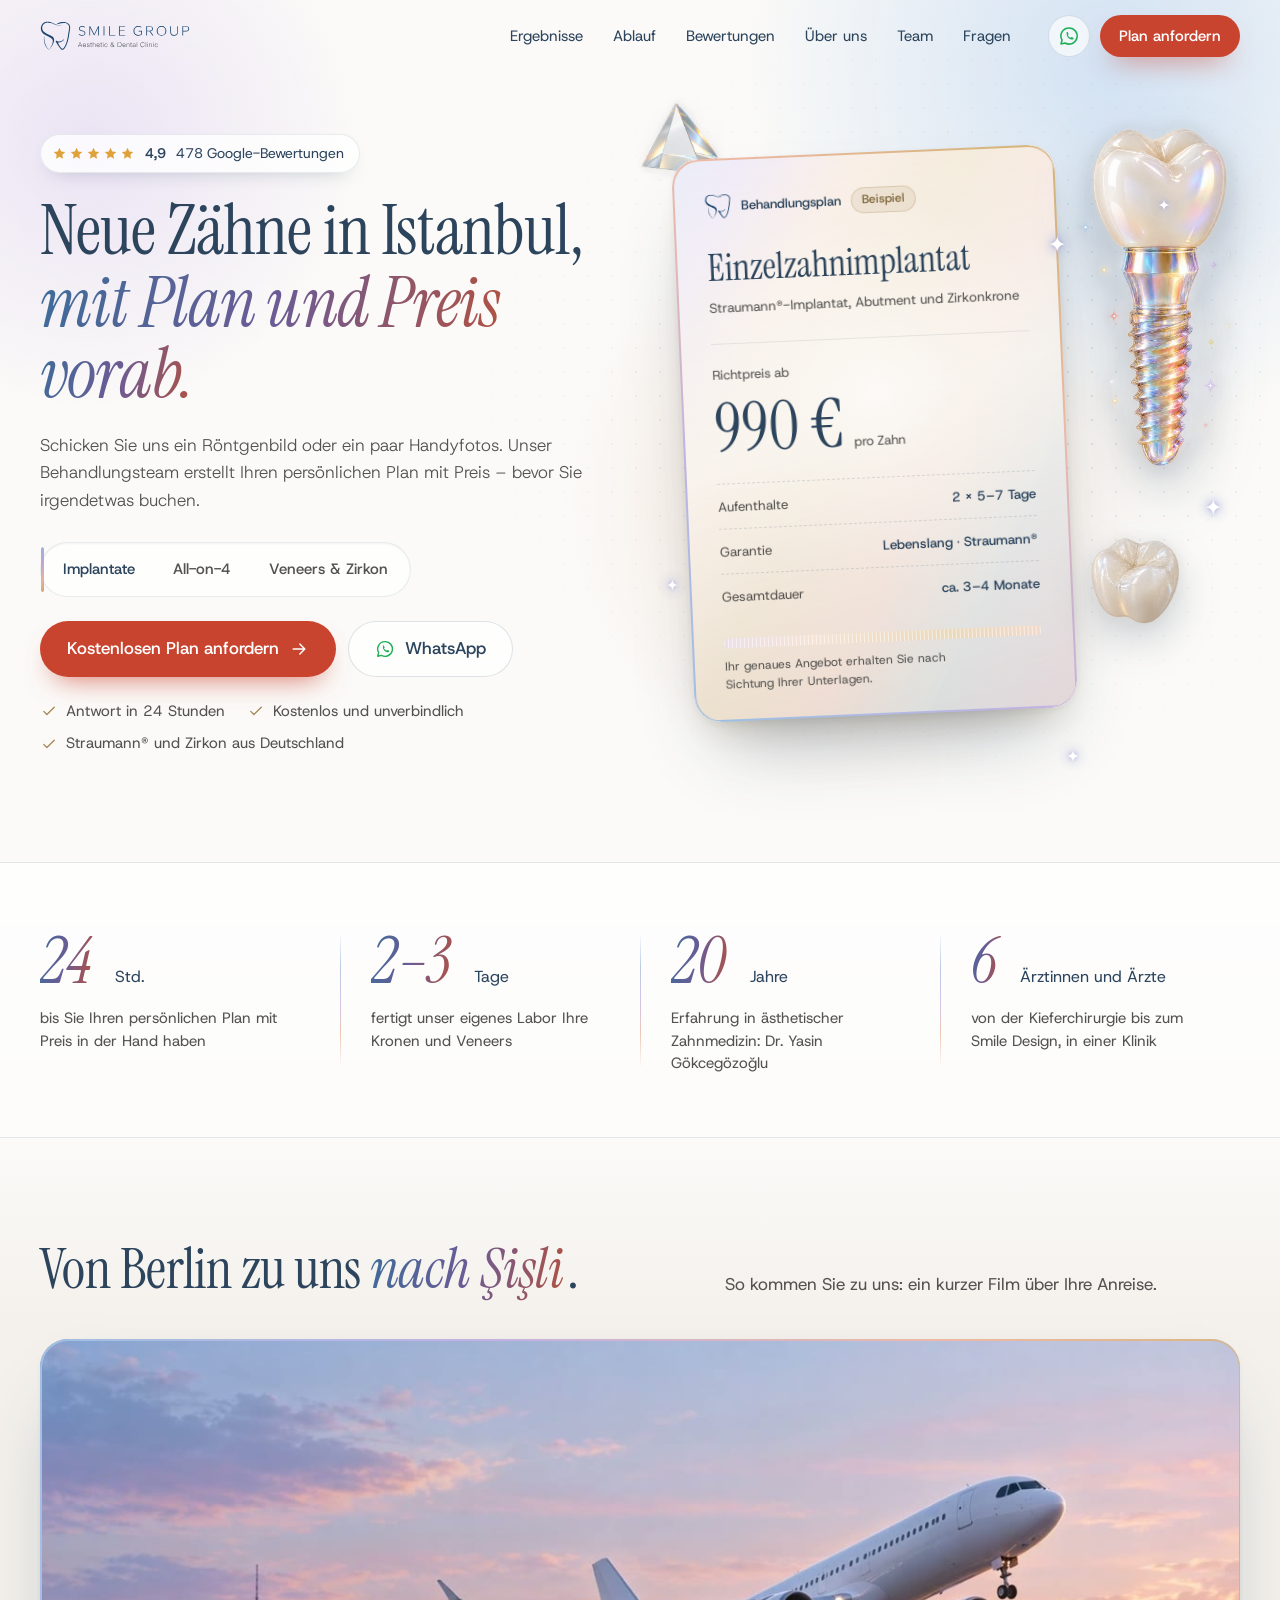
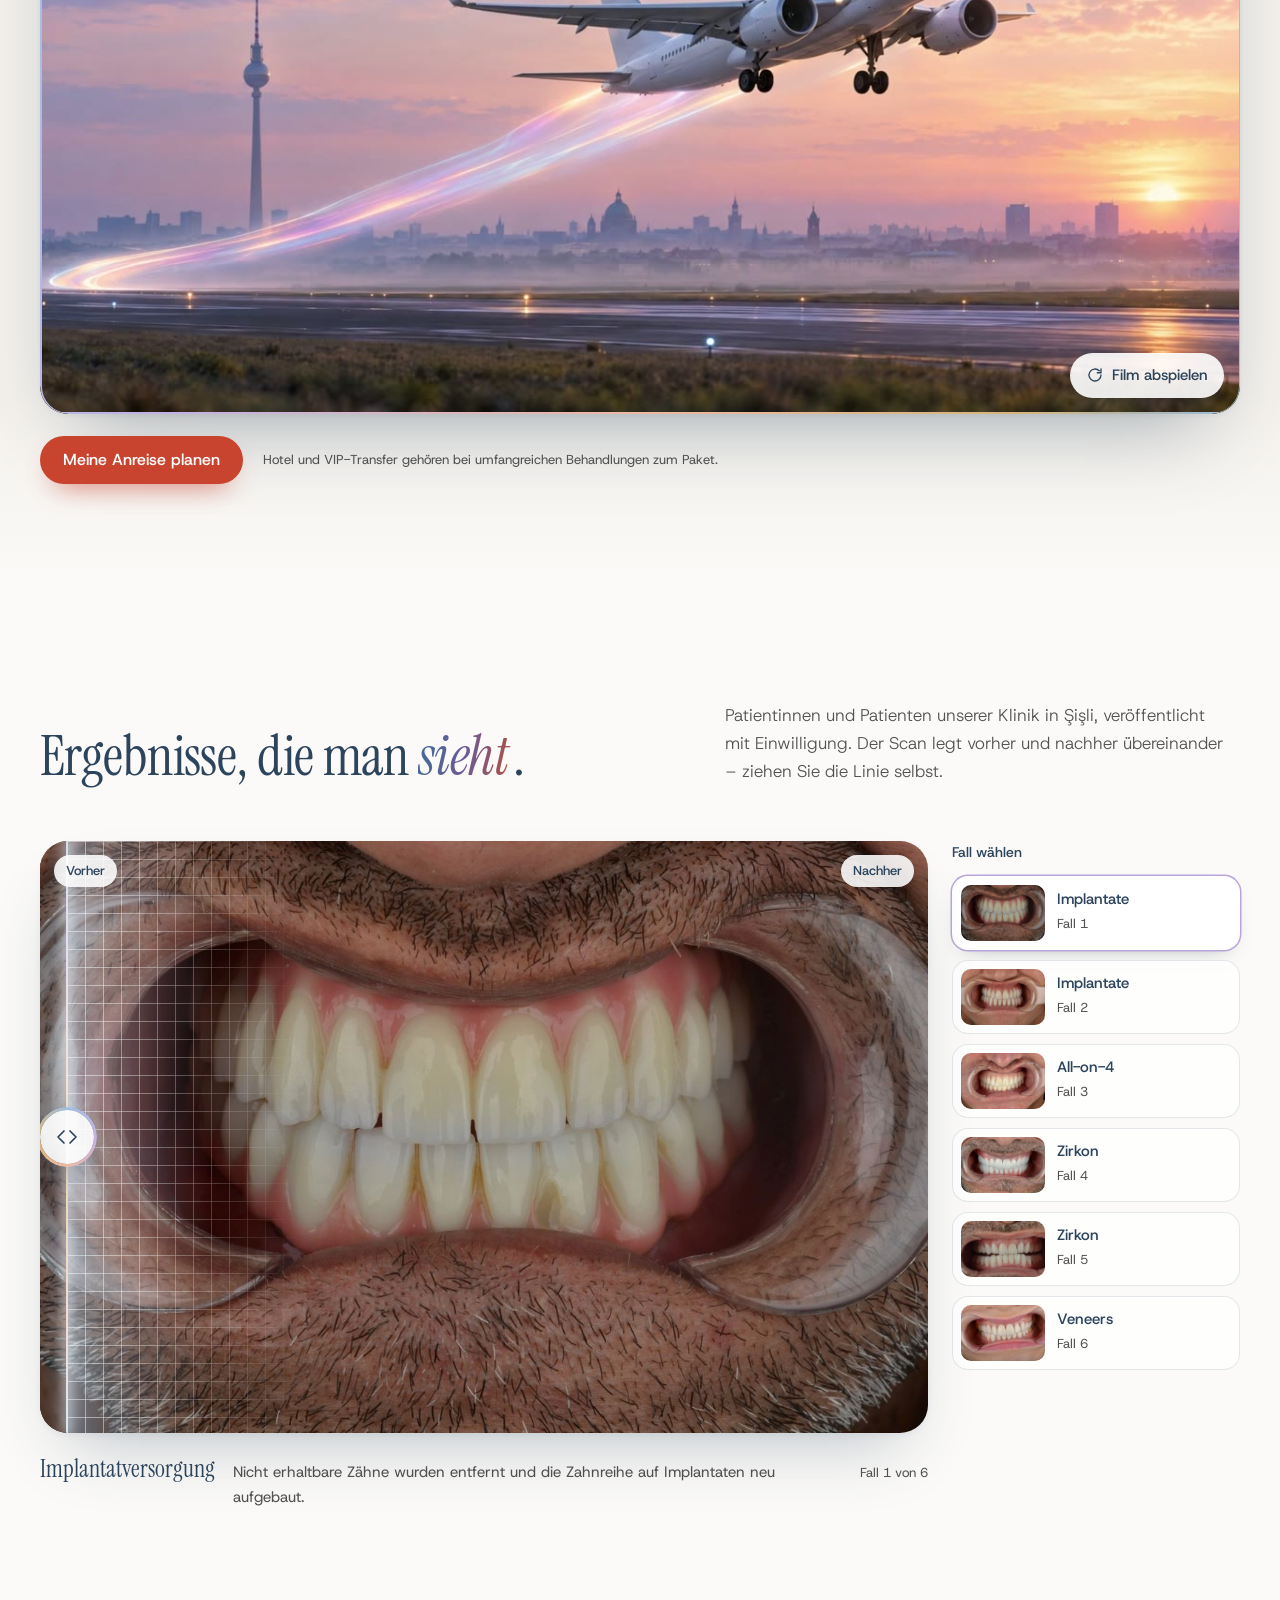
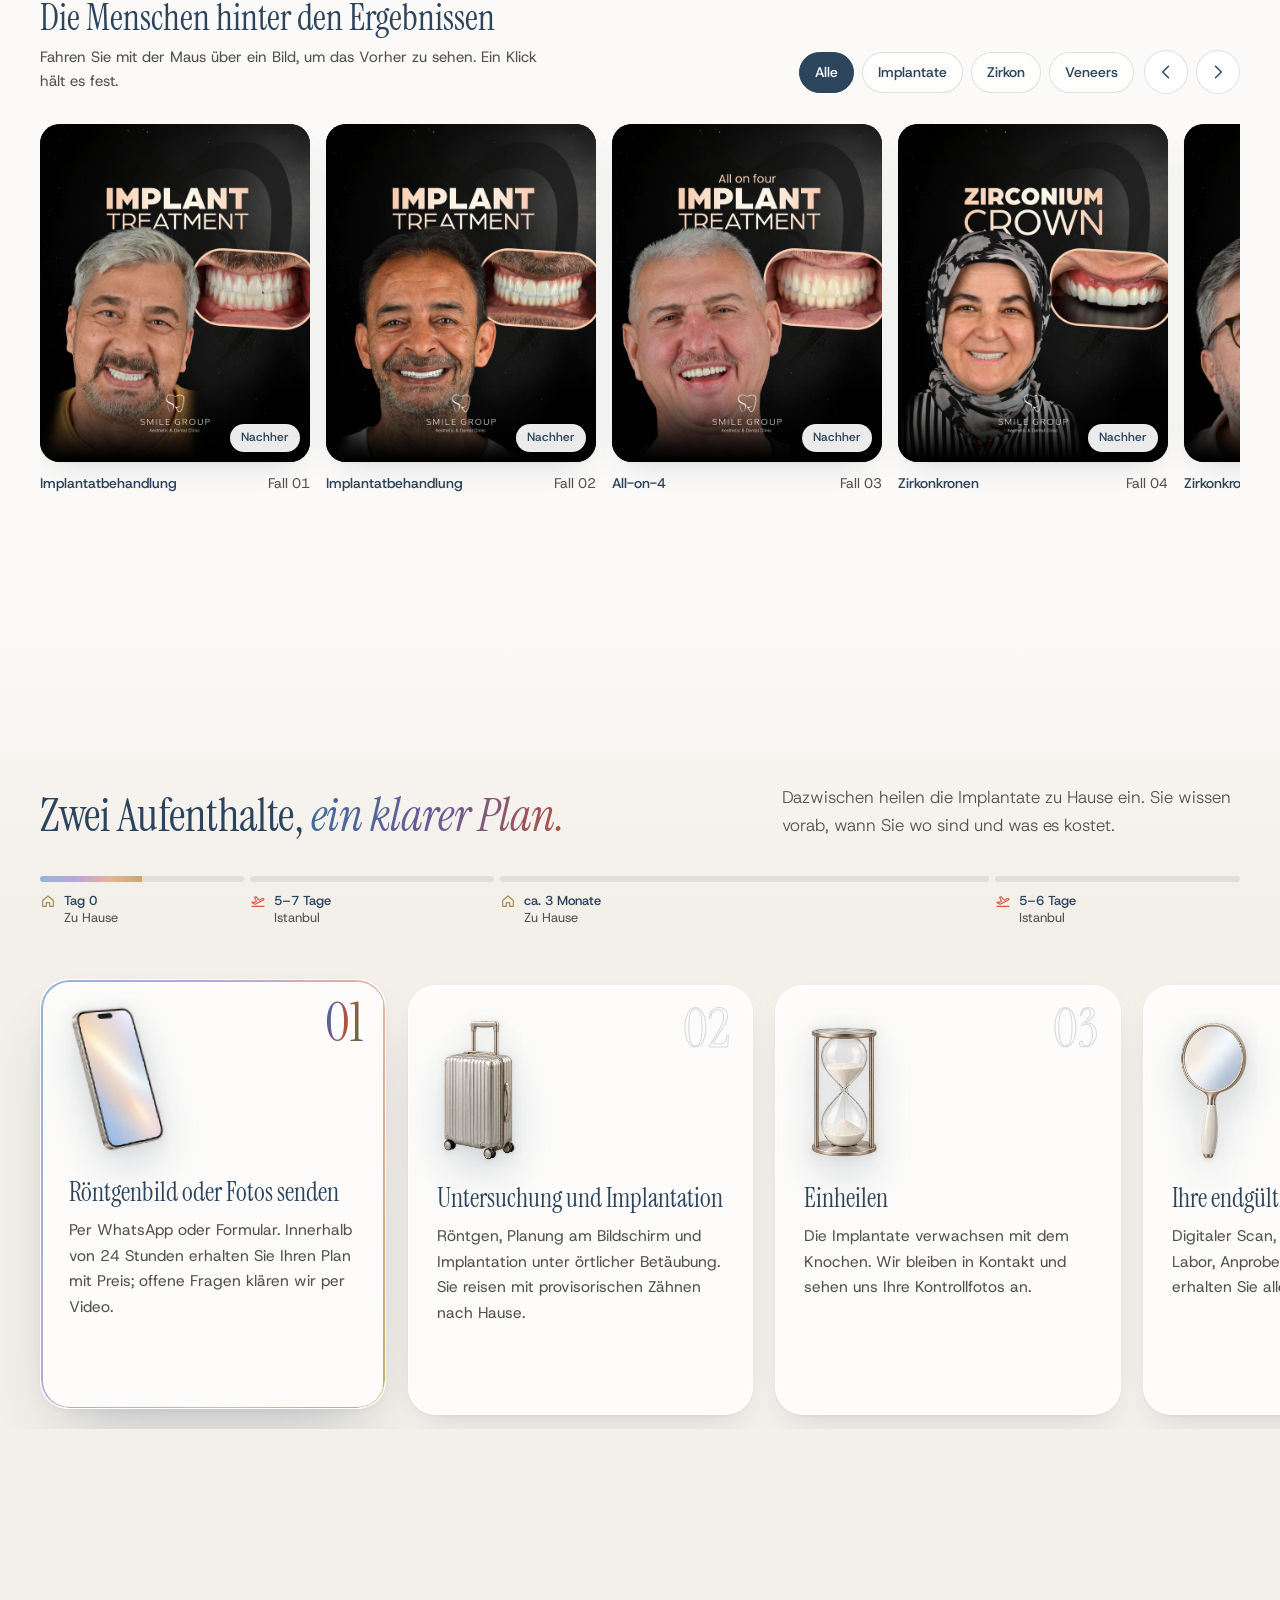
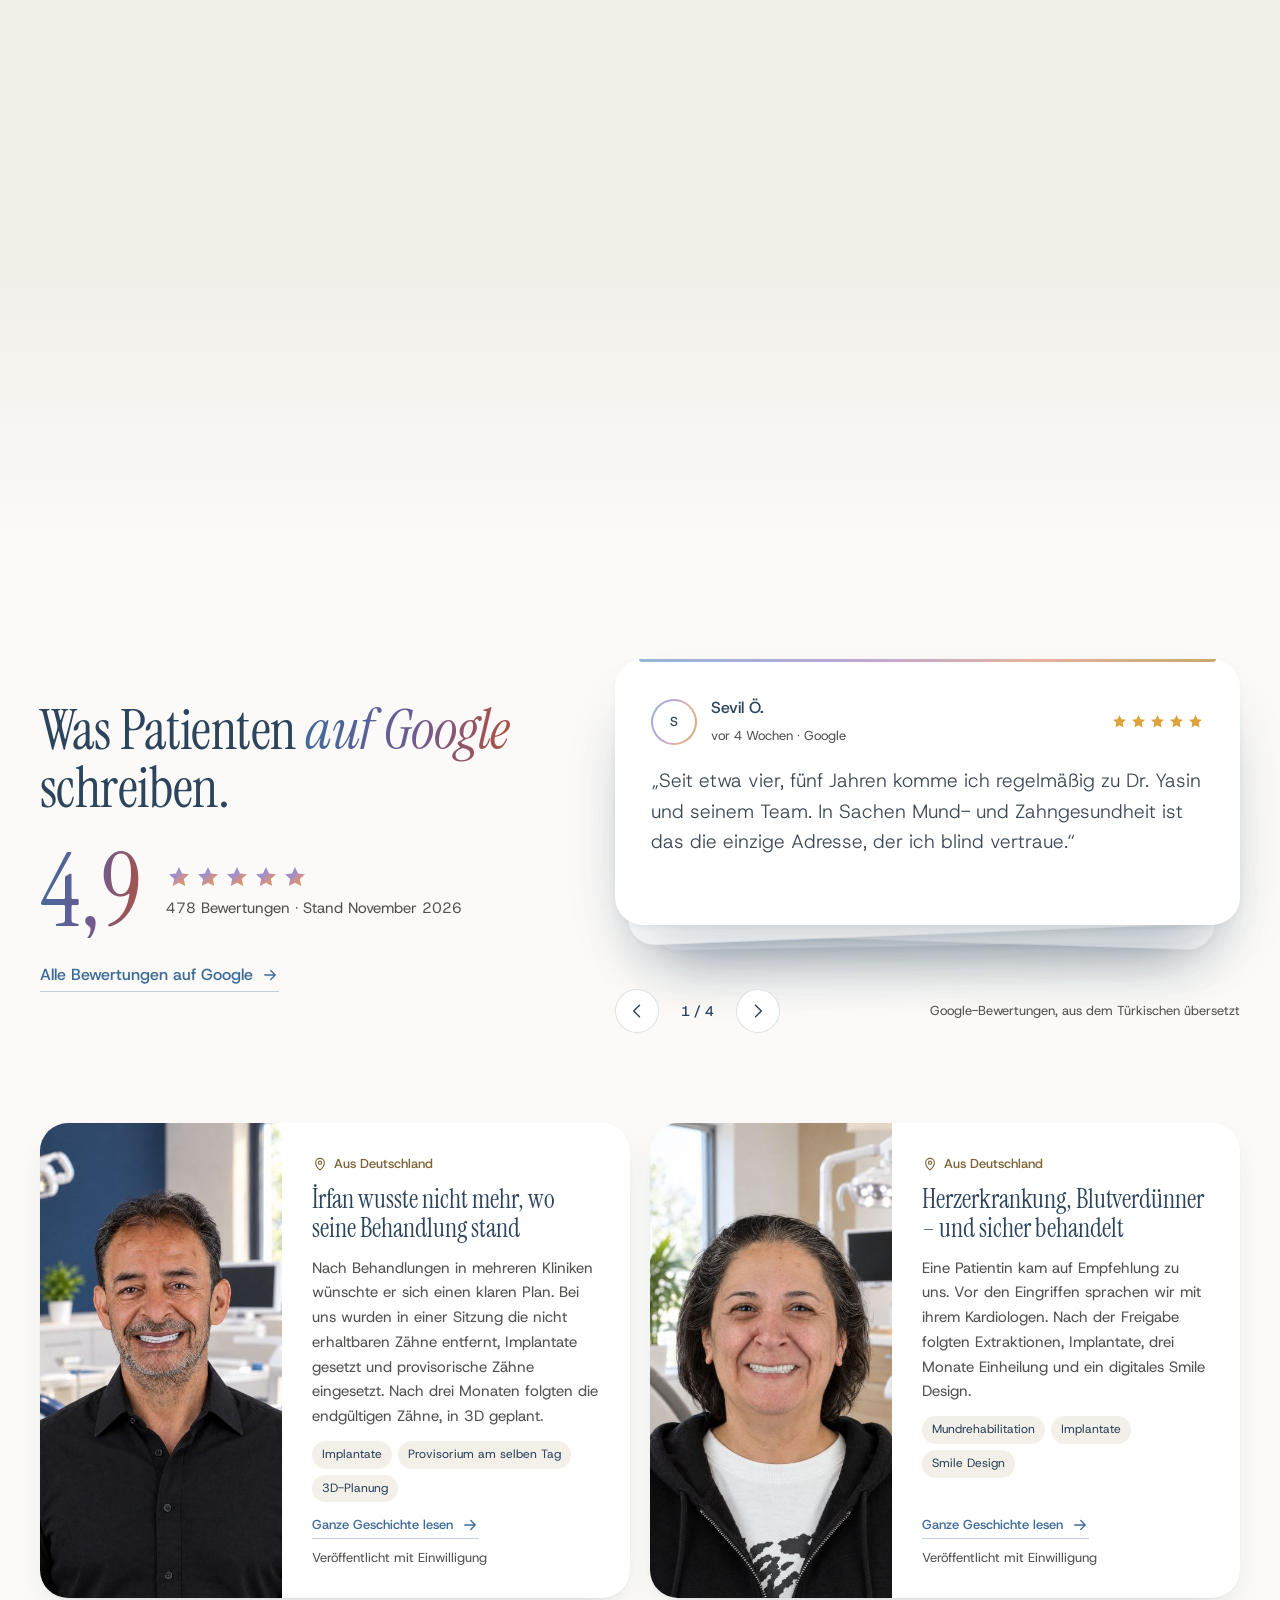
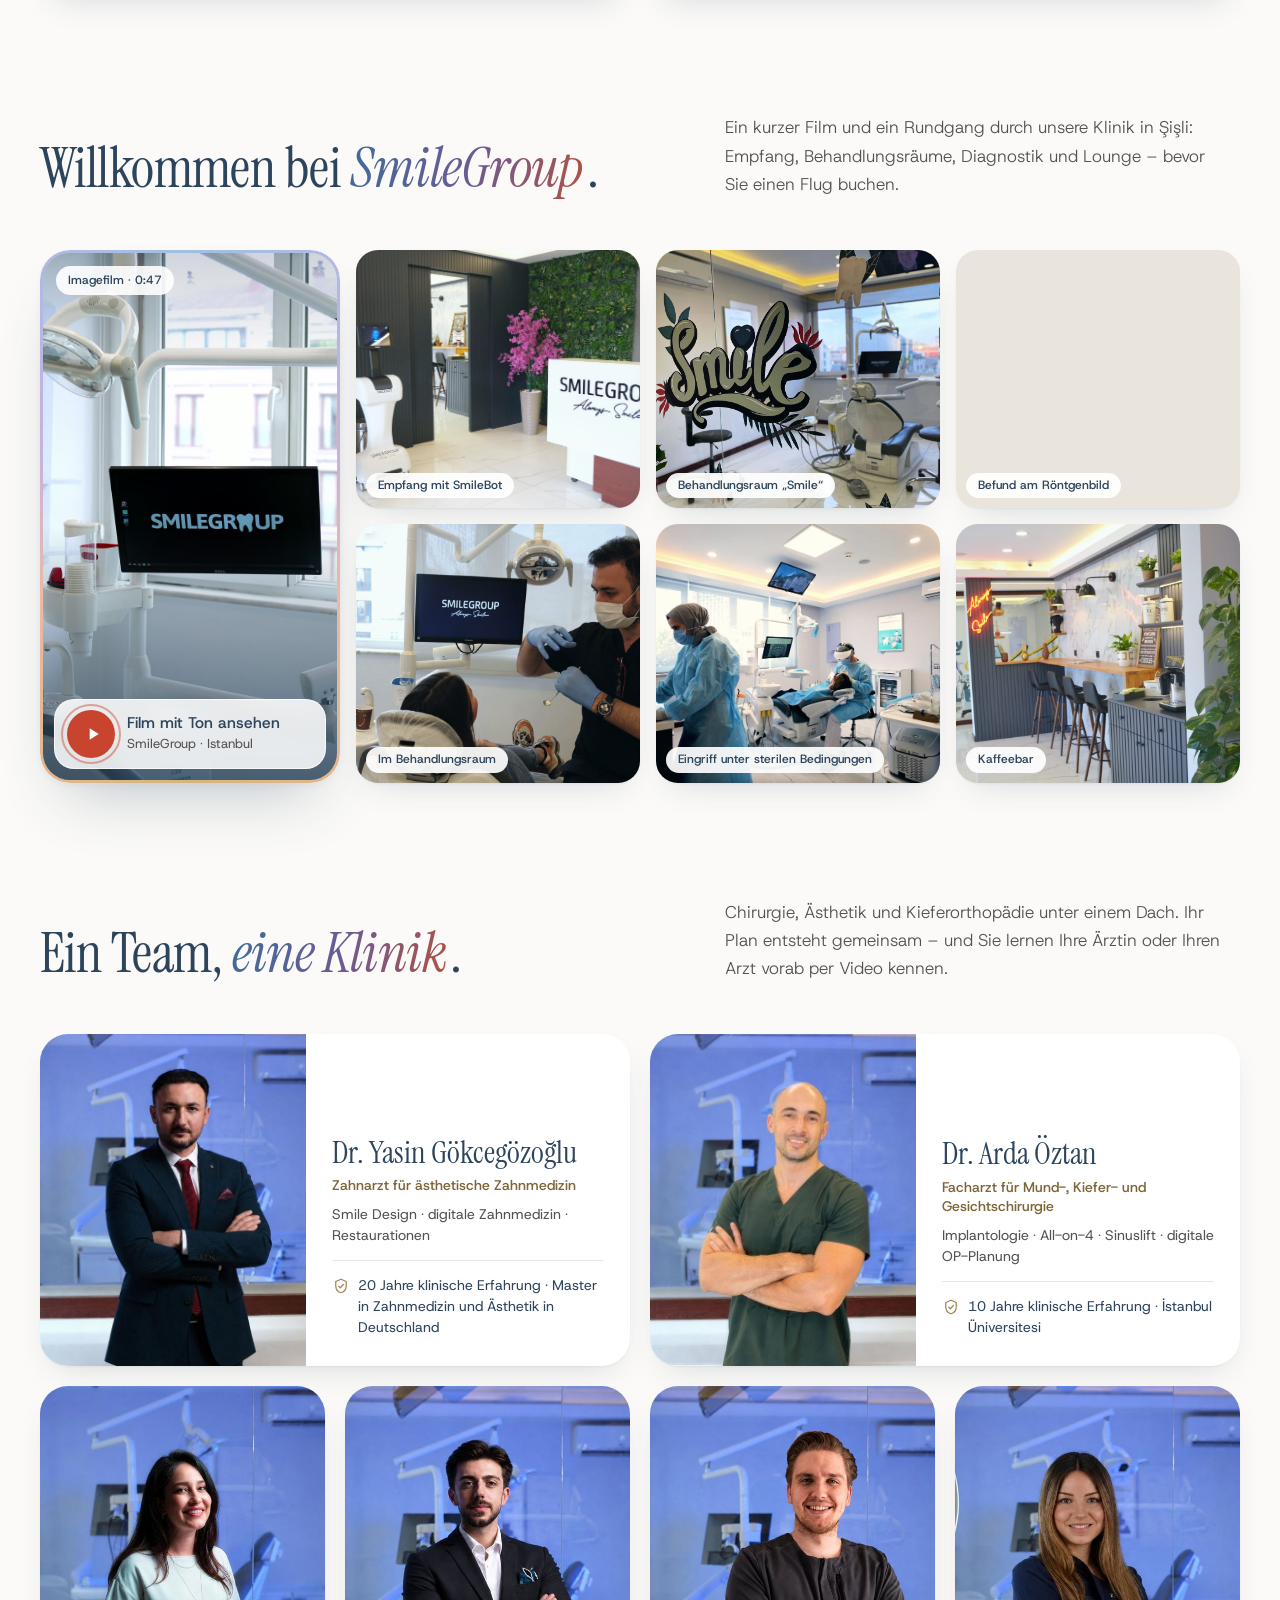
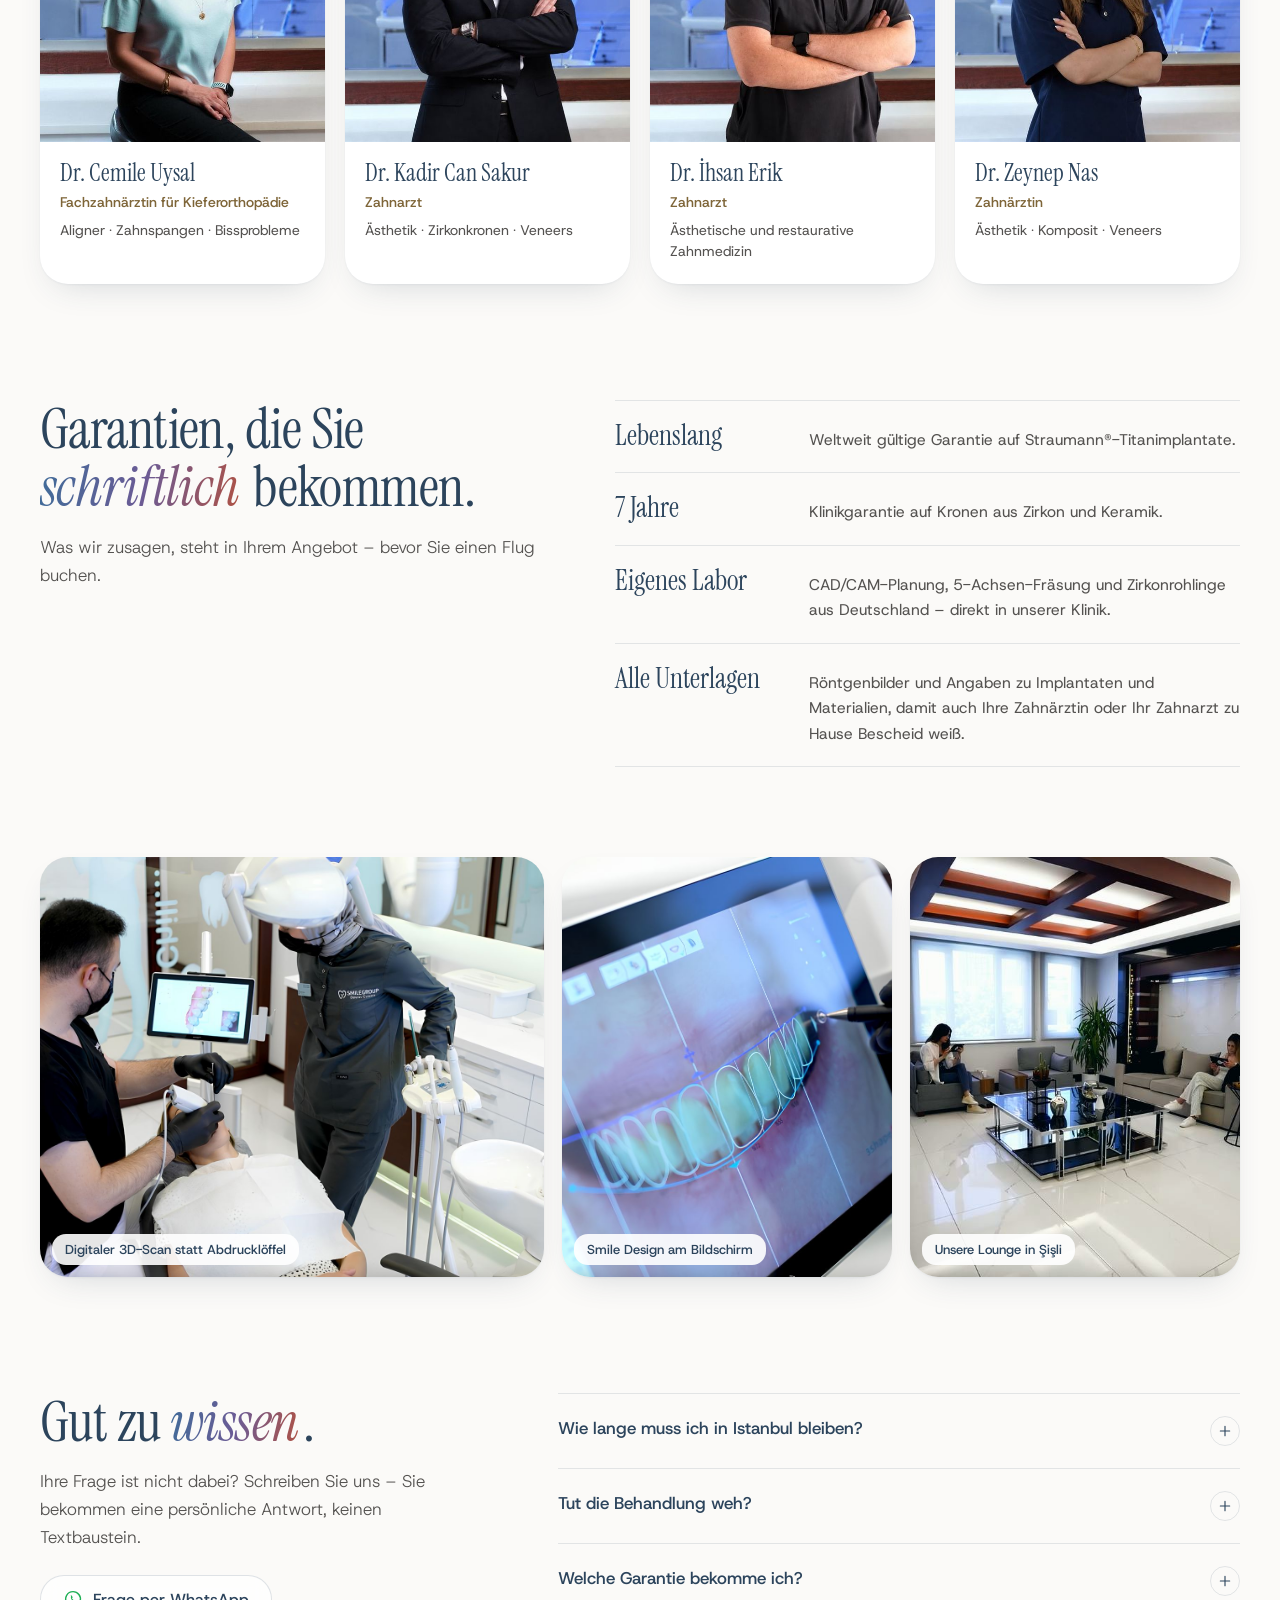
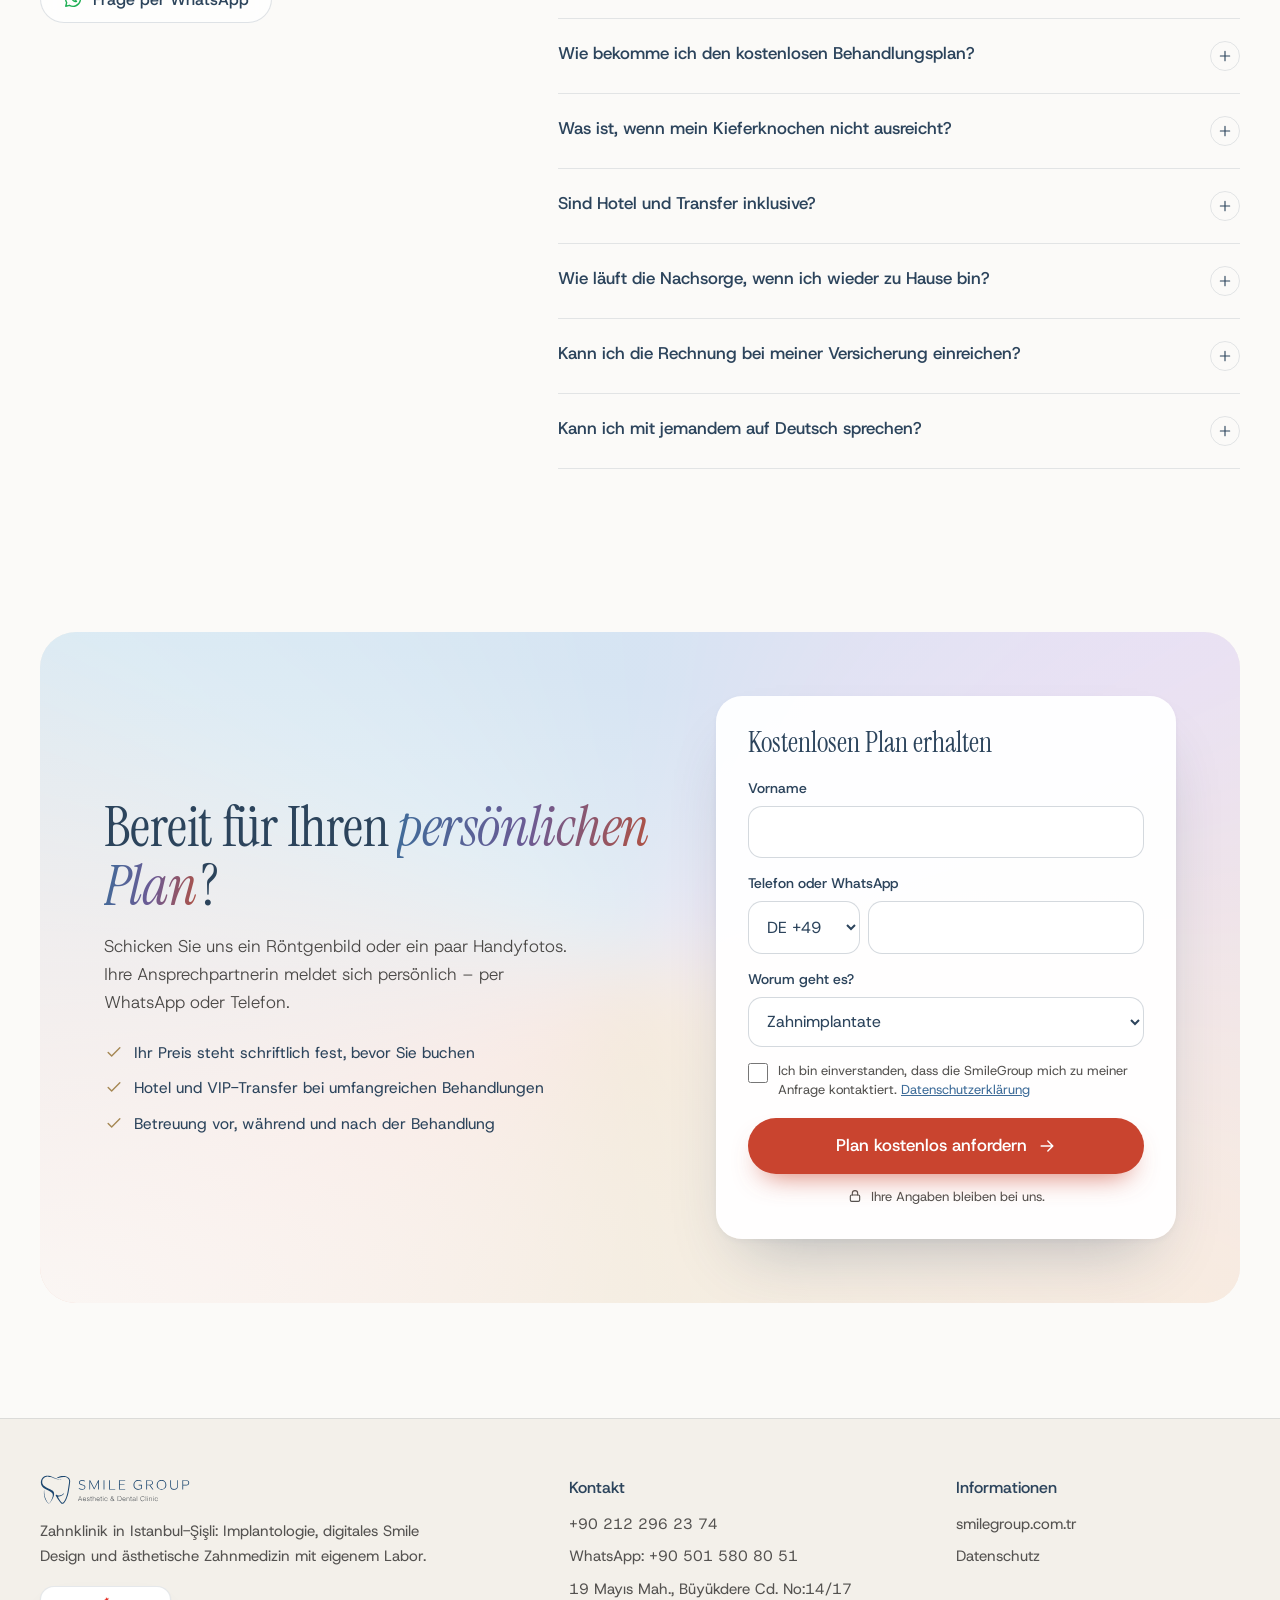
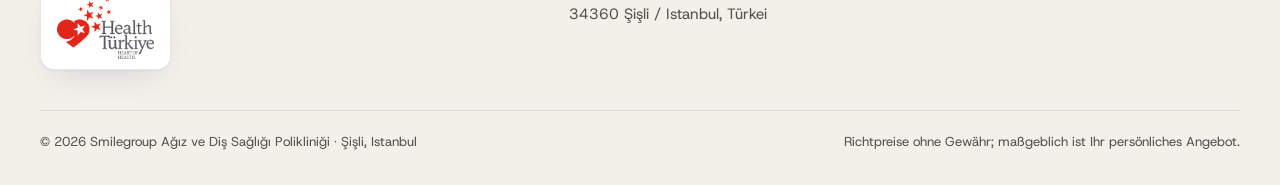
==== commit eac3d603: "Demo 3: 3B harita yerine yolculuk filmi #reise bölümündeki Three.js haritası kaldırıldı; yerine 23 s" ====
--- a/demo-3/index.html
+++ b/demo-3/index.html
@@ -571,7 +571,7 @@
   .js .zeige{opacity:1;transform:none}
 }
 </style>
-<link rel="stylesheet" href="assets/reise-3d.css">
+<link rel="stylesheet" href="assets/reise-film.css">
 </head>
 <body>
 <a class="skip" href="#inhalt">Zum Inhalt springen</a>
@@ -677,27 +677,18 @@
   </div>
 </section>
 
-<!-- 3B yolculuk: Berlin → İstanbul → Şişli (assets/reise-3d.js + reise-3d.css; bölüme yaklaşınca yüklenir) -->
-<section class="reise" id="reise" aria-labelledby="reise-titel">
-  <div class="reise__buehne">
-    <canvas class="reise__canvas" aria-hidden="true"></canvas>
-    <div class="wrap reise__kopf">
-      <h2 id="reise-titel" class="h2">Von Berlin zu uns <em>nach Şişli</em>.</h2>
-      <p>Rund drei Stunden Flug, dann sind Sie da.<span class="reise__scrollhinweis"> Scrollen Sie weiter – so sieht Ihre Anreise aus.</span></p>
-    </div>
-    <div class="reise__marken" aria-hidden="true">
-      <span class="reise__marke" data-ort="ber"><span><b>Berlin</b><small>Abflug BER</small></span></span>
-      <span class="reise__marke" data-ort="ist"><span><b>Istanbul</b><small>Landung IST</small></span></span>
-      <span class="reise__marke reise__marke--gold" data-ort="sisli"><span><b>SmileGroup</b><small>Şişli</small></span></span>
-    </div>
-    <ol class="wrap reise__schritte">
-      <li class="reise__schritt ist-aktiv"><span class="reise__nr">01</span><h3>Abflug in Berlin</h3><p>Mit dem Direktflug nach Istanbul. Ihr Behandlungsplan ist zu diesem Zeitpunkt schon besprochen.</p></li>
-      <li class="reise__schritt"><span class="reise__nr">02</span><h3>Rund drei Stunden Flug</h3><p>Quer über Mitteleuropa und den Balkan, bis an den Bosporus.</p></li>
-      <li class="reise__schritt"><span class="reise__nr">03</span><h3>Landung in Istanbul</h3><p>Unser Fahrer erwartet Sie am Flughafen, wenn der Transfer zu Ihrem Paket gehört.</p></li>
-      <li class="reise__schritt"><span class="reise__nr">04</span><h3>Transfer nach Şişli</h3><p>Je nach Verkehr rund eine Dreiviertelstunde bis zur Klinik an der Büyükdere Caddesi.</p></li>
-      <li class="reise__schritt"><span class="reise__nr">05</span><h3>Willkommen bei SmileGroup</h3><p>Ihr persönlicher Plan liegt bereit. Jetzt beginnt Ihre Behandlung.</p><button class="btn btn--cta" type="button" data-quiz>Meine Anreise planen</button></li>
-    </ol>
-    <div class="reise__fortschritt" aria-hidden="true"><i></i></div>
+<!-- Yolculuk filmi: Berlin → İstanbul → Şişli (Higgsfield görsel + Kling 4.0; video-film/montaj.py ile kurgulandı) -->
+<section class="reise-film" id="reise" aria-labelledby="reise-titel">
+  <div class="wrap reise-film__kopf">
+    <h2 id="reise-titel" class="h2">Von Berlin zu uns <em>nach Şişli</em>.</h2>
+    <p>So kommen Sie zu uns: ein kurzer Film über Ihre Anreise.</p>
+  </div>
+  <div class="wrap">
+    <div class="reise-film__rahmen">
+      <video class="reise-film__video" src="assets/video/reise-film.mp4" poster="assets/img/reise-film-poster.jpg" muted playsinline preload="metadata" aria-label="Kurzfilm: Abflug in Berlin, Flug über Europa, Landung in Istanbul, Transfer nach Şişli und Ankunft bei SmileGroup"></video>
+      <button class="reise-film__knopf" type="button"><svg viewBox="0 0 24 24" aria-hidden="true"><path d="M20 12a8 8 0 1 1-2.34-5.66"/><path d="M20 4v5h-5"/></svg><span>Nochmal ansehen</span></button>
+    </div>
+    <div class="reise-film__fuss"><button class="btn btn--cta" type="button" data-quiz>Meine Anreise planen</button><small>Hotel und VIP-Transfer gehören bei umfangreichen Behandlungen zum Paket.</small></div>
   </div>
 </section>
 
@@ -1777,26 +1768,30 @@
   ReactDOM.createRoot(wurzel).render(html`<${Held} />`);
 })();
 </script>
-<script type="importmap">{"imports":{"three":"https://cdn.jsdelivr.net/npm/three@0.160.0/build/three.module.min.js","three/addons/":"https://cdn.jsdelivr.net/npm/three@0.160.0/examples/jsm/"}}</script>
-<script type="module">
-  // 3B yolculuk sahnesi (Three.js) yalnız bölüme yaklaşınca yüklenir; yüklenemezse adımlar liste olarak kalır
+<script>
+/* ===== Yolculuk filmi: ekrana girince sessiz oynar, çıkınca durur; bitince "Nochmal ansehen" ===== */
+(() => {
+  'use strict';
   const sektion = document.getElementById('reise');
-  if (sektion) {
-    const wenig = matchMedia('(prefers-reduced-motion: reduce)').matches;
-    if (wenig) sektion.classList.add('reise--statisch');
-    const io = new IntersectionObserver(async ([e]) => {
-      if (!e.isIntersecting) return;
-      io.disconnect();
-      try {
-        const modul = await import('./assets/reise-3d.js');
-        await modul.starteReise(sektion, { wenigBewegung: wenig });
-      } catch (err) {
-        sektion.classList.add('reise--statisch', 'reise--ohne-3d');
-        console.warn('Reise-3D konnte nicht geladen werden:', err);
-      }
-    }, { rootMargin: '1200px 0px' });
-    io.observe(sektion);
+  const video = sektion && sektion.querySelector('.reise-film__video');
+  if (!video) return;
+  const knopf = sektion.querySelector('.reise-film__knopf'), text = knopf.querySelector('span');
+  const melde = (event, daten = {}) => { (window.dataLayer = window.dataLayer || []).push({ event, ...daten }); };
+  const spielen = () => { const p = video.play(); if (p && p.catch) p.catch(() => { knopf.classList.add('zeigt'); text.textContent = 'Film abspielen'; }); };
+  let gestartet = false;
+  video.addEventListener('play', () => { knopf.classList.remove('zeigt'); if (!gestartet) { gestartet = true; melde('reise_film_start'); } });
+  video.addEventListener('ended', () => { text.textContent = 'Nochmal ansehen'; knopf.classList.add('zeigt'); melde('reise_film_ende'); });
+  knopf.addEventListener('click', () => { if (video.ended) video.currentTime = 0; spielen(); });
+  if (matchMedia('(prefers-reduced-motion: reduce)').matches) {
+    // Hareketi azalt: kendiliğinden oynamaz, ziyaretçi başlatır
+    text.textContent = 'Film abspielen';
+    knopf.classList.add('zeigt');
+    return;
   }
+  new IntersectionObserver(([e]) => {
+    if (e.isIntersecting) { if (!video.ended) spielen(); } else if (!video.paused) video.pause();
+  }, { threshold: 0.45 }).observe(video);
+})();
 </script>
 </body>
 </html>
--- a/demo-3/assets/reise-film.css
+++ b/demo-3/assets/reise-film.css
@@ -0,0 +1,14 @@
+/* ===== Yolculuk filmi: Berlin → İstanbul → Şişli (video-film/montaj.py çıktısı) ===== */
+.reise-film{position:relative;padding-block:clamp(64px,8vw,112px);background:linear-gradient(180deg,var(--grund,#FBFAF8) 0%,#F4F1EC 18%,#F4F1EC 82%,var(--grund,#FBFAF8) 100%)}
+.reise-film__kopf{display:grid;grid-template-columns:minmax(0,1.1fr) minmax(0,.9fr);gap:14px 56px;align-items:end}
+.reise-film__kopf p{font-size:1.0625rem;max-width:40ch}
+.reise-film__rahmen{position:relative;margin-top:clamp(24px,4vw,40px);border-radius:28px;overflow:hidden;isolation:isolate;background:#E9E4DC;aspect-ratio:16/9;box-shadow:0 2px 4px rgba(44,68,92,.05),0 40px 80px -36px rgba(44,68,92,.45)}
+.reise-film__rahmen::after{content:"";position:absolute;inset:0;z-index:2;border-radius:inherit;padding:1.5px;pointer-events:none;background:linear-gradient(115deg,#9FC0E2,#C3B2E2 30%,#EDB9A5 60%,#D5B57A 85%,#9FC0E2);-webkit-mask:linear-gradient(#000 0 0) content-box,linear-gradient(#000 0 0);-webkit-mask-composite:xor;mask:linear-gradient(#000 0 0) content-box exclude,linear-gradient(#000 0 0)}
+.reise-film__video{display:block;width:100%;height:100%;object-fit:cover}
+.reise-film__knopf{position:absolute;right:16px;bottom:16px;z-index:3;display:inline-flex;align-items:center;gap:8px;min-height:44px;padding:10px 16px;border:0;border-radius:999px;background:rgba(255,255,255,.9);color:var(--navy,#2C445C);font:inherit;font-size:.9375rem;font-weight:500;box-shadow:0 10px 24px -12px rgba(44,68,92,.5);cursor:pointer;opacity:0;transform:translateY(8px);transition:opacity .4s,transform .4s;pointer-events:none}
+.reise-film__knopf.zeigt{opacity:1;transform:none;pointer-events:auto}
+.reise-film__knopf svg{width:18px;height:18px;fill:none;stroke:currentColor;stroke-width:1.8;stroke-linecap:round;stroke-linejoin:round}
+.reise-film__fuss{display:flex;flex-wrap:wrap;align-items:center;gap:12px 20px;margin-top:22px}
+.reise-film__fuss small{font-size:.8125rem;color:var(--anthr,#545250)}
+@media (max-width:899px){.reise-film__kopf{grid-template-columns:minmax(0,1fr)}}
+@media (max-width:599px){.reise-film__rahmen{border-radius:20px}.reise-film__knopf{right:10px;bottom:10px;padding:8px 14px}}
